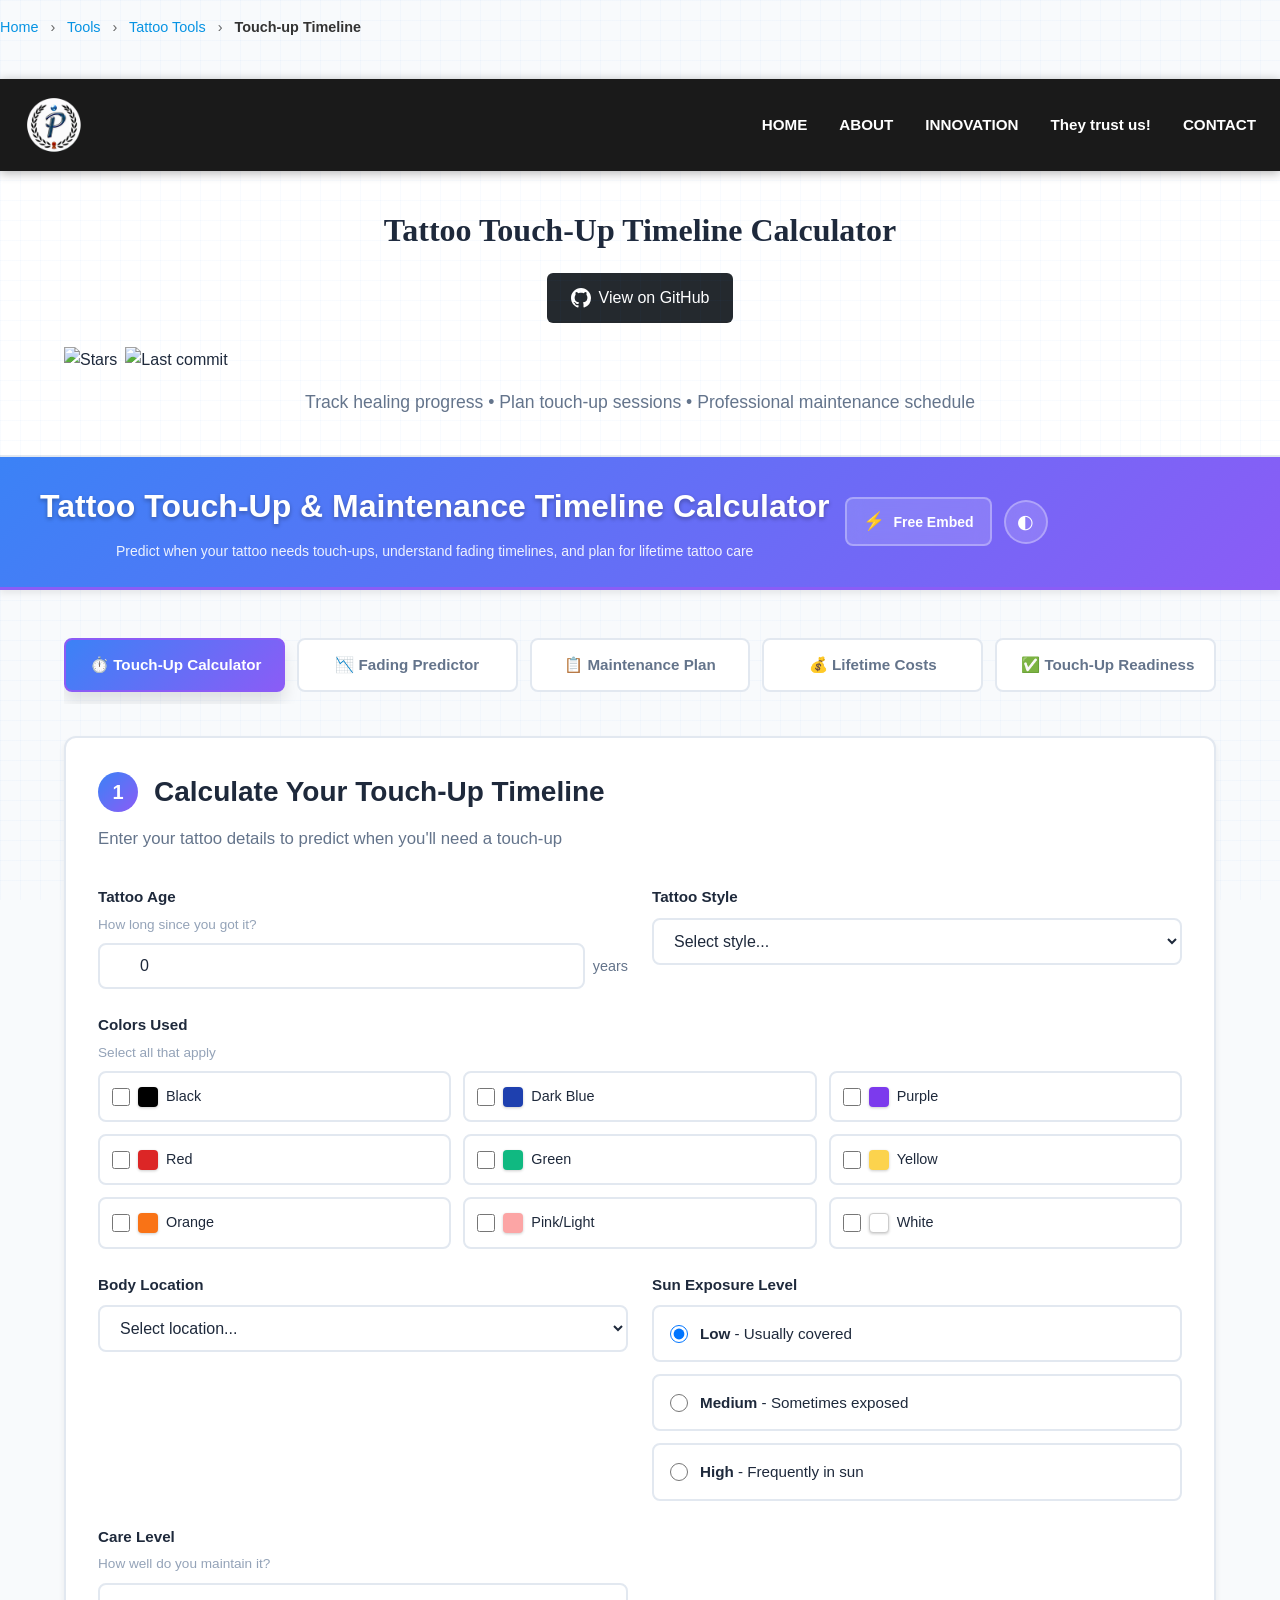
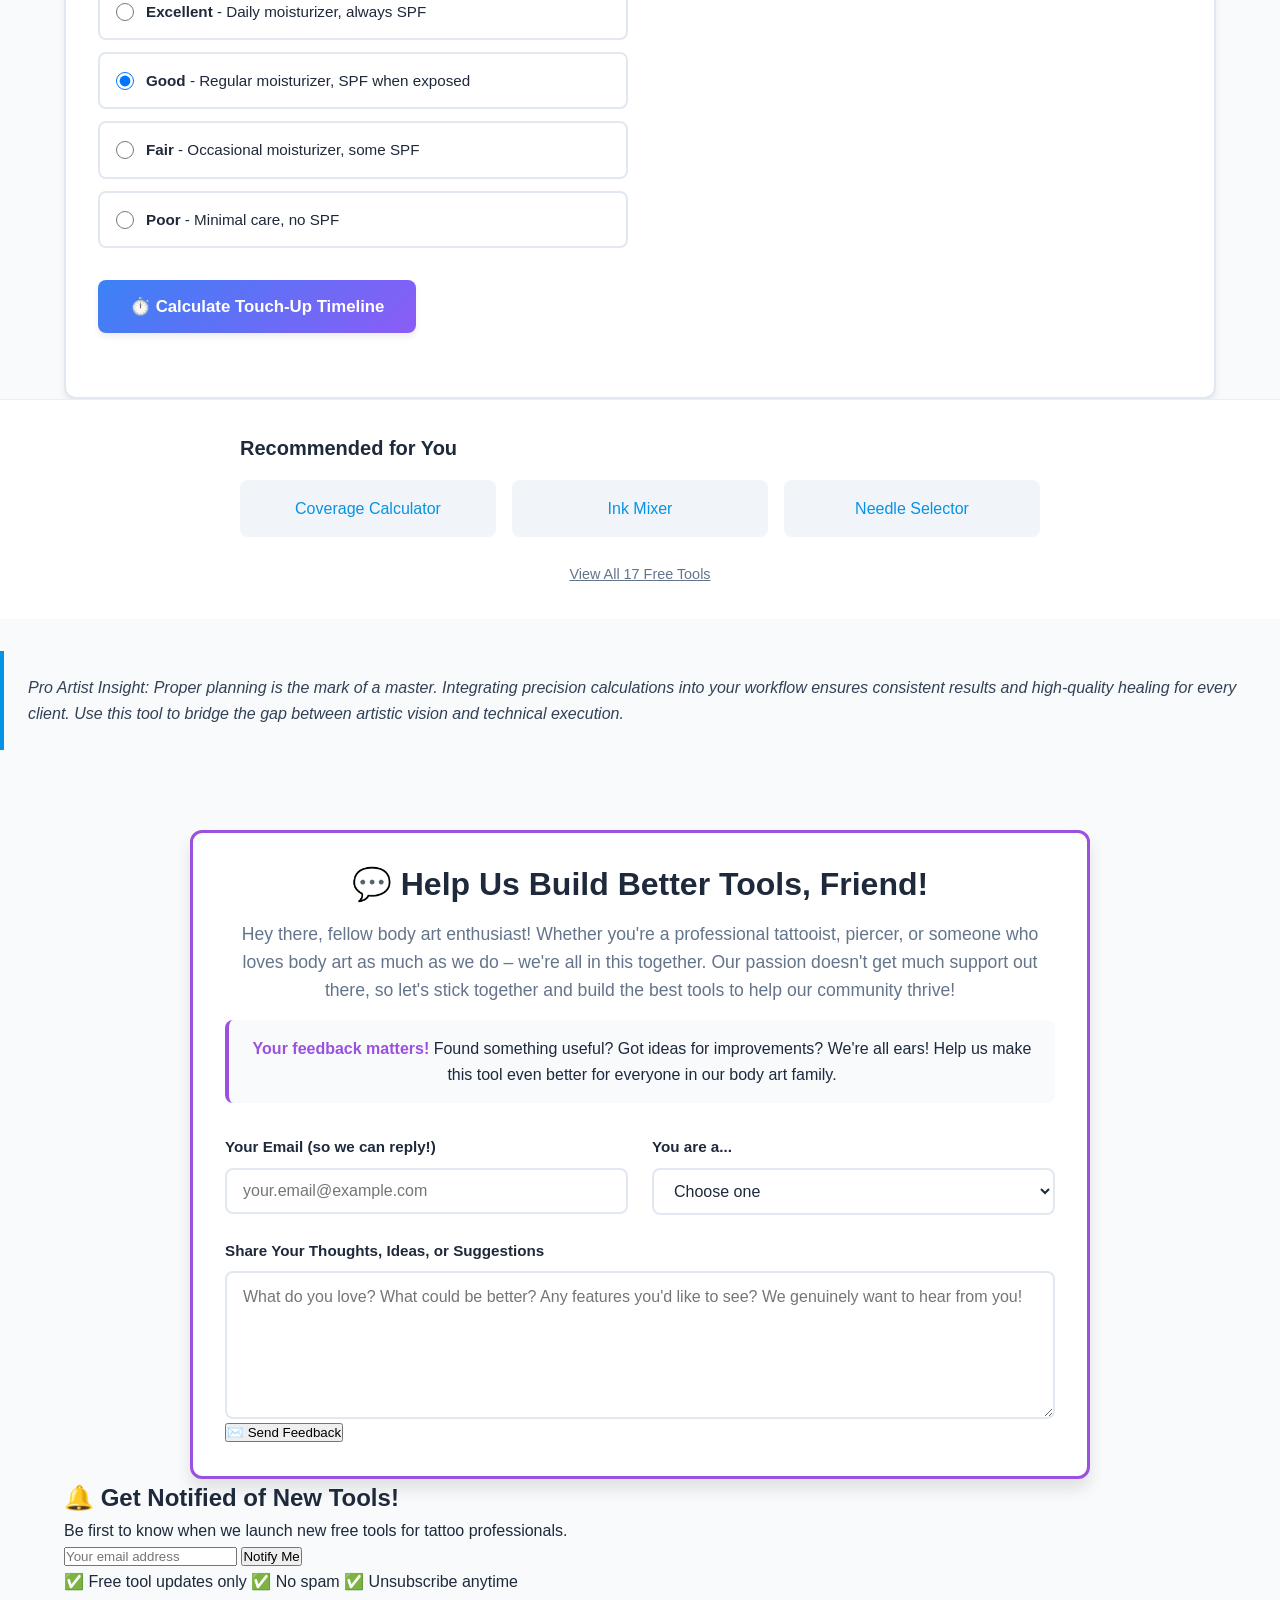
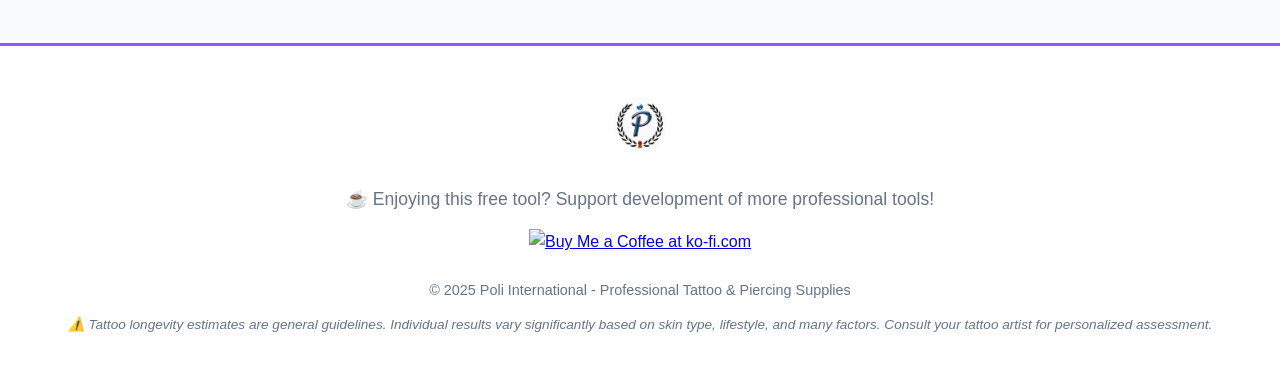
==== index.html @ ec0fe7ff "Initial commit: Tattoo Touch-Up & Maintenance Timeline Guide v1.0" ====
<!DOCTYPE html>
<html lang="en">
<head>
    <meta charset="UTF-8">
    <meta name="viewport" content="width=device-width, initial-scale=1.0">

    <!-- Primary Meta Tags -->
    <title>Tattoo Touch-Up Timeline Calculator - When Do Tattoos Need Touch-Ups? | Free Tool</title>
    <meta name="title" content="Tattoo Touch-Up Timeline Calculator - When Do Tattoos Need Touch-Ups? | Free Tool">
    <meta name="description" content="FREE tattoo touch-up calculator predicts when tattoos fade and need touch-ups. Calculate longevity based on style, colors, placement, sun exposure. Plan maintenance & costs. Used by 10,000+ tattoo enthusiasts.">
    <meta name="keywords" content="tattoo touch up calculator, when do tattoos need touch ups, tattoo fading timeline, how long do tattoos last, tattoo maintenance calculator, tattoo longevity predictor, color tattoo fading, tattoo care guide, touch up frequency, tattoo aging, watercolor tattoo lifespan, black and grey tattoo durability, tattoo cost calculator, lifetime tattoo maintenance, tattoo sun damage, SPF for tattoos, tattoo touch up cost, when to get tattoo touched up, tattoo readiness checker, professional tattoo tools">
    <meta name="author" content="Poli International - Professional Tattoo & Piercing Supplies">
    <meta name="robots" content="index, follow, max-image-preview:large, max-snippet:-1, max-video-preview:-1">
    <meta name="language" content="English">
    <meta name="revisit-after" content="7 days">
    <link rel="canonical" href="https://poliinternational.com/standalone-tools/touch-up-timeline/">

    <!-- Open Graph / Facebook -->
    <meta property="og:type" content="website">
    <meta property="og:url" content="https://poliinternational.com/standalone-tools/touch-up-timeline/">
    <meta property="og:title" content="Free Tattoo Touch-Up Timeline Calculator - Predict When Your Tattoo Needs Touch-Ups">
    <meta property="og:description" content="Calculate when your tattoo will fade and need touch-ups. Professional tool analyzes style, colors, placement, sun exposure, and care. Get personalized maintenance plans and cost estimates. 100% free!">
    <meta property="og:image" content="https://poliinternational.com/standalone-tools/touch-up-timeline/images/Poli-International-Co.webp">
    <meta property="og:image:width" content="1200">
    <meta property="og:image:height" content="630">
    <meta property="og:site_name" content="Poli International">
    <meta property="og:locale" content="en_US">

    <!-- Twitter Card -->
    <meta name="twitter:card" content="summary_large_image">
    <meta name="twitter:url" content="https://poliinternational.com/standalone-tools/touch-up-timeline/">
    <meta name="twitter:title" content="Free Tattoo Touch-Up Timeline Calculator - Predict Tattoo Fading">
    <meta name="twitter:description" content="Calculate when your tattoo needs touch-ups. Analyzes style, colors, placement & care. Get maintenance plans & cost estimates. Free professional tool!">
    <meta name="twitter:image" content="https://poliinternational.com/standalone-tools/touch-up-timeline/images/Poli-International-Co.webp">

    <!-- Additional SEO Tags -->
    <meta name="theme-color" content="#3B82F6">
    <meta name="apple-mobile-web-app-capable" content="yes">
    <meta name="apple-mobile-web-app-status-bar-style" content="black-translucent">
    <meta name="format-detection" content="telephone=no">

    <!-- Schema.org Structured Data (JSON-LD) -->
    <script type='application/ld+json'>
{
  "@context": "https://schema.org",
  "@type": "WebApplication",
  "name": "Tattoo Touch-Up Timeline Guide",
  "url": "https://poliinternational.com/tools/touch-up-timeline/",
  "description": "Determine the best time for tattoo touch-ups and maintenance",
  "applicationCategory": "UtilityApplication",
  "operatingSystem": "Any",
  "browserRequirements": "Requires JavaScript. Requires HTML5.",
  "offers": {
    "@type": "Offer",
    "price": "0",
    "priceCurrency": "USD"
  },
  "codeRepository": "https://github.com/poli-international/touch-up-timeline",
  "author": {
    "@type": "Organization",
    "name": "Poli International",
    "url": "https://poliinternational.com",
    "sameAs": [
      "https://github.com/poli-international"
    ]
  },
  "creator": {
    "@type": "Organization",
    "name": "Poli International",
    "url": "https://poliinternational.com"
  },
  "maintainer": {
    "@type": "Organization",
    "name": "Poli International",
    "url": "https://poliinternational.com"
  },
  "dateModified": "2026-02-07",
  "license": "https://opensource.org/licenses/MIT",
  "isAccessibleForFree": true
}
</script>


    <!-- Breadcrumb Structured Data -->
    <script type="application/ld+json">
    {
      "@context": "https://schema.org",
      "@type": "BreadcrumbList",
      "itemListElement": [
        {
          "@type": "ListItem",
          "position": 1,
          "name": "Home",
          "item": "https://poliinternational.com"
        },
        {
          "@type": "ListItem",
          "position": 2,
          "name": "Professional Tools",
          "item": "https://poliinternational.com/standalone-tools/"
        },
        {
          "@type": "ListItem",
          "position": 3,
          "name": "Tattoo Touch-Up Timeline Calculator",
          "item": "https://poliinternational.com/standalone-tools/touch-up-timeline/"
        }
      ]
    }
    </script>

    <!-- FAQ Structured Data -->
    <script type="application/ld+json">
    {
      "@context": "https://schema.org",
      "@type": "FAQPage",
      "mainEntity": [
        {
          "@type": "Question",
          "name": "How long do tattoos last before needing a touch-up?",
          "acceptedAnswer": {
            "@type": "Answer",
            "text": "Tattoo longevity varies from 4-12 years depending on style, colors, placement, sun exposure, and care. Tribal/blackwork tattoos last longest (10-12 years), while watercolor and fine line tattoos may need touch-ups every 4-5 years. Excellent care can extend tattoo life by 30-50%."
          }
        },
        {
          "@type": "Question",
          "name": "Which tattoo colors fade fastest?",
          "acceptedAnswer": {
            "@type": "Answer",
            "text": "White, yellow, and light pink fade fastest (2-3 years). Orange and purple fade moderately (4-5 years). Red and green last 6-7 years. Dark blue lasts 8 years. Black is most durable, lasting 10+ years. Always use SPF 50+ to protect colored tattoos."
          }
        },
        {
          "@type": "Question",
          "name": "How much does a tattoo touch-up cost?",
          "acceptedAnswer": {
            "@type": "Answer",
            "text": "Touch-ups typically cost 40-60% of the original tattoo price. For a $500 tattoo, expect touch-ups around $200-300. Over 30 years with touch-ups every 8 years, total maintenance costs approximately $1,000-1,500. Good care reduces touch-up frequency and saves money."
          }
        },
        {
          "@type": "Question",
          "name": "Does sun exposure make tattoos fade faster?",
          "acceptedAnswer": {
            "@type": "Answer",
            "text": "Yes. Sun exposure is the #1 cause of tattoo fading, accelerating fading by 40-60%. UV rays break down ink pigments. Always apply SPF 50+ sunscreen to tattoos when exposed to sun. High sun exposure without SPF can reduce tattoo life by 3-5 years."
          }
        },
        {
          "@type": "Question",
          "name": "When should I get my tattoo touched up?",
          "acceptedAnswer": {
            "@type": "Answer",
            "text": "Get a touch-up when you notice significant color fading, line blurring, or detail loss. Most tattoos benefit from touch-ups every 5-10 years. Schedule consultation 6-12 months before severe fading occurs. Our calculator provides personalized timing based on your specific tattoo."
          }
        }
      ]
    }
    </script>

    <link rel="stylesheet" href="css/style.css">
<style>
/* Breadcrumb Styles */
.breadcrumb-nav {
    padding: 1rem 0;
    margin-bottom: 1.5rem;
    font-size: 0.9rem;
}

.breadcrumb-nav a {
    color: #0693e3;
    text-decoration: none;
    transition: color 0.3s;
}

.breadcrumb-nav a:hover {
    color: #0575be;
    text-decoration: underline;
}

.breadcrumb-nav span {
    color: #666;
    margin: 0 0.5rem;
}

.breadcrumb-nav strong {
    color: #333;
}

/* Dark mode breadcrumb */
body.dark-mode .breadcrumb-nav span {
    color: #999;
}

body.dark-mode .breadcrumb-nav a {
    color: #60a5fa;
}

body.dark-mode .breadcrumb-nav strong {
    color: #e0e0e0;
}
</style>
</head>
<body>
<nav class="breadcrumb-nav" aria-label="Breadcrumb">
    <a href="https://poliinternational.com/">Home</a>
    <span>›</span>
    <a href="https://poliinternational.com/tools/">Tools</a>
    <span>›</span>
    <a href="https://poliinternational.com/tools/#tattoo-tools">Tattoo Tools</a>
    <span>›</span>
    <strong>Touch-up Timeline</strong>
</nav>

    <!-- Top Navigation Header (matching homepage style) -->
    <header class="site-header">
        <div class="site-header__container">
            <a href="https://poliinternational.com/" class="site-header__logo-link">
                <img src="images/Poli-International-Co.webp" alt="Poli International" class="site-header__logo">
            </a>
            <nav class="site-nav">
                <a href="https://poliinternational.com/" class="site-nav__link">HOME</a>
                <a href="https://poliinternational.com/who-we-are/" class="site-nav__link">ABOUT</a>
                <a href="https://poliinternational.com/our-creation/" class="site-nav__link">INNOVATION</a>
                <a href="https://poliinternational.com/they-trust-us/" class="site-nav__link">They trust us!</a>
                <a href="https://poliinternational.com/contact-us/" class="site-nav__link">CONTACT</a>
            </nav>
            </nav>
        </div>
    </header>

    <!-- Tool Title Section -->
    <section class="tool-title-section">
        <div class="container">
            <h1 class="tool-title">Tattoo Touch-Up Timeline Calculator</h1>
<!-- GitHub CTA -->
<div class='github-cta' style='margin: 1.5rem 0;'>
  <a href='https://github.com/poli-international/touch-up-timeline' 
     target='_blank' rel='noopener noreferrer' class='btn-github' 
     style='display: inline-flex; align-items: center; gap: 0.5rem; padding: 0.75rem 1.5rem; background: #24292e; color: #ffffff; border-radius: 6px; text-decoration: none; font-weight: 500;'>
    <svg width='20' height='20' viewBox='0 0 16 16' fill='currentColor'>
      <path d='M8 0C3.58 0 0 3.58 0 8c0 3.54 2.29 6.53 5.47 7.59.4.07.55-.17.55-.38 0-.19-.01-.82-.01-1.49-2.01.37-2.53-.49-2.69-.94-.09-.23-.48-.94-.82-1.13-.28-.15-.68-.52-.01-.53.63-.01 1.08.58 1.23.82.72 1.21 1.87.87 2.33.66.07-.52.28-.87.51-1.07-1.78-.2-3.64-.89-3.64-3.95 0-.87.31-1.59.82-2.15-.08-.2-.36-1.02.08-2.12 0 0 .67-.21 2.2.82.64-.18 1.32-.27 2-.27.68 0 1.36.09 2 .27 1.53-1.04 2.2-.82 2.2-.82.44 1.1.16 1.92.08 2.12.51.56.82 1.27.82 2.15 0 3.07-1.87 3.75-3.65 3.95.29.25.54.73.54 1.48 0 1.07-.01 1.93-.01 2.2 0 .21.15.46.55.38A8.013 8.013 0 0016 8c0-4.42-3.58-8-8-8z'/>
    </svg>
    <span>View on GitHub</span>
  </a>
</div>
<!-- GitHub Stats -->
<div class='github-stats' style='display: flex; gap: 0.5rem; flex-wrap: wrap; margin: 1rem 0;'>
  <img src='https://img.shields.io/github/stars/poli-international/touch-up-timeline?style=social' alt='Stars' loading='lazy'>
  <img src='https://img.shields.io/github/last-commit/poli-international/touch-up-timeline' alt='Last commit' loading='lazy'>
</div>

            <p class="tool-subtitle">Track healing progress • Plan touch-up sessions • Professional maintenance schedule</p>
        </div>
    </section>


    <div class="touch-up-timeline">

        <!-- STANDARD HEADER (SKILL.md compliant) -->
        <header class="touch-up-timeline__header">
            <div class="touch-up-timeline__header-content">
                
                <div class="touch-up-timeline__title-group">
                    <h2 class="touch-up-timeline__header-title">Tattoo Touch-Up & Maintenance Timeline Calculator</h2>
                    <p class="touch-up-timeline__header-subtitle">
                        Predict when your tattoo needs touch-ups, understand fading timelines, and plan for lifetime tattoo care
                    </p>
                </div>
                <div class="touch-up-timeline__header-buttons">
                    <button id="embedBtn" class="touch-up-timeline__embed-button">
                        <span class="embed-icon">⚡</span>
                        <span class="embed-text">Free Embed</span>
                    </button>
                    <button id="darkModeToggle" class="touch-up-timeline__dark-mode-toggle">
                        <span class="dark-mode-icon">◐</span>
                    </button>
                </div>
            </div>
        </header>

        <!-- MAIN TOOL -->
        <main class="touch-up-timeline__main">
            <div class="touch-up-timeline__container">

                <!-- QUICK START TABS -->
                <section class="touch-up-timeline__tabs">
                    <button class="touch-up-timeline__tab touch-up-timeline__tab--active" data-tab="calculator">
                        ⏱️ Touch-Up Calculator
                    </button>
                    <button class="touch-up-timeline__tab" data-tab="fading">
                        📉 Fading Predictor
                    </button>
                    <button class="touch-up-timeline__tab" data-tab="maintenance">
                        📋 Maintenance Plan
                    </button>
                    <button class="touch-up-timeline__tab" data-tab="cost">
                        💰 Lifetime Costs
                    </button>
                    <button class="touch-up-timeline__tab" data-tab="readiness">
                        ✅ Touch-Up Readiness
                    </button>
                </section>

                <!-- TAB 1: TOUCH-UP TIMELINE CALCULATOR -->
                <div id="tab-calculator" class="touch-up-timeline__tab-content touch-up-timeline__tab-content--active">
                    <section class="touch-up-timeline__section">
                        <h2 class="touch-up-timeline__section-title">
                            <span class="touch-up-timeline__step-number">1</span>
                            Calculate Your Touch-Up Timeline
                        </h2>
                        <p class="touch-up-timeline__section-subtitle">
                            Enter your tattoo details to predict when you'll need a touch-up
                        </p>

                        <form id="touchUpForm" class="touch-up-timeline__form">
                            <div class="touch-up-timeline__form-grid">
                                <!-- Tattoo Age -->
                                <div class="touch-up-timeline__form-group">
                                    <label class="touch-up-timeline__label">
                                        <span class="touch-up-timeline__label-text">Tattoo Age</span>
                                        <span class="touch-up-timeline__label-help">How long since you got it?</span>
                                    </label>
                                    <div class="touch-up-timeline__input-with-unit">
                                        <input type="number" id="tattooAge" class="touch-up-timeline__input" step="0.5" min="0" max="50" value="0" required>
                                        <span class="touch-up-timeline__unit">years</span>
                                    </div>
                                </div>

                                <!-- Tattoo Style -->
                                <div class="touch-up-timeline__form-group">
                                    <label class="touch-up-timeline__label">
                                        <span class="touch-up-timeline__label-text">Tattoo Style</span>
                                    </label>
                                    <select id="tattooStyle" class="touch-up-timeline__select" required>
                                        <option value="">Select style...</option>
                                        <option value="black_and_grey">Black & Grey</option>
                                        <option value="traditional_color">Traditional / American Traditional</option>
                                        <option value="color_realism">Color Realism</option>
                                        <option value="black_realism">Black & Grey Realism</option>
                                        <option value="watercolor">Watercolor</option>
                                        <option value="fine_line">Fine Line / Single Needle</option>
                                        <option value="tribal_blackwork">Tribal / Solid Blackwork</option>
                                        <option value="script_text">Script / Lettering</option>
                                    </select>
                                </div>

                                <!-- Colors Used -->
                                <div class="touch-up-timeline__form-group touch-up-timeline__form-group--full">
                                    <label class="touch-up-timeline__label">
                                        <span class="touch-up-timeline__label-text">Colors Used</span>
                                        <span class="touch-up-timeline__label-help">Select all that apply</span>
                                    </label>
                                    <div class="touch-up-timeline__checkbox-grid">
                                        <label class="touch-up-timeline__checkbox">
                                            <input type="checkbox" name="colors" value="black">
                                            <span class="touch-up-timeline__checkbox-label">
                                                <span class="touch-up-timeline__color-swatch" style="background: #000;"></span>
                                                Black
                                            </span>
                                        </label>
                                        <label class="touch-up-timeline__checkbox">
                                            <input type="checkbox" name="colors" value="dark_blue">
                                            <span class="touch-up-timeline__checkbox-label">
                                                <span class="touch-up-timeline__color-swatch" style="background: #1E40AF;"></span>
                                                Dark Blue
                                            </span>
                                        </label>
                                        <label class="touch-up-timeline__checkbox">
                                            <input type="checkbox" name="colors" value="purple">
                                            <span class="touch-up-timeline__checkbox-label">
                                                <span class="touch-up-timeline__color-swatch" style="background: #7C3AED;"></span>
                                                Purple
                                            </span>
                                        </label>
                                        <label class="touch-up-timeline__checkbox">
                                            <input type="checkbox" name="colors" value="red">
                                            <span class="touch-up-timeline__checkbox-label">
                                                <span class="touch-up-timeline__color-swatch" style="background: #DC2626;"></span>
                                                Red
                                            </span>
                                        </label>
                                        <label class="touch-up-timeline__checkbox">
                                            <input type="checkbox" name="colors" value="green">
                                            <span class="touch-up-timeline__checkbox-label">
                                                <span class="touch-up-timeline__color-swatch" style="background: #10B981;"></span>
                                                Green
                                            </span>
                                        </label>
                                        <label class="touch-up-timeline__checkbox">
                                            <input type="checkbox" name="colors" value="yellow">
                                            <span class="touch-up-timeline__checkbox-label">
                                                <span class="touch-up-timeline__color-swatch" style="background: #FCD34D;"></span>
                                                Yellow
                                            </span>
                                        </label>
                                        <label class="touch-up-timeline__checkbox">
                                            <input type="checkbox" name="colors" value="orange">
                                            <span class="touch-up-timeline__checkbox-label">
                                                <span class="touch-up-timeline__color-swatch" style="background: #F97316;"></span>
                                                Orange
                                            </span>
                                        </label>
                                        <label class="touch-up-timeline__checkbox">
                                            <input type="checkbox" name="colors" value="pink_light_colors">
                                            <span class="touch-up-timeline__checkbox-label">
                                                <span class="touch-up-timeline__color-swatch" style="background: #FCA5A5;"></span>
                                                Pink/Light
                                            </span>
                                        </label>
                                        <label class="touch-up-timeline__checkbox">
                                            <input type="checkbox" name="colors" value="white">
                                            <span class="touch-up-timeline__checkbox-label">
                                                <span class="touch-up-timeline__color-swatch" style="background: #FFF; border: 1px solid #ccc;"></span>
                                                White
                                            </span>
                                        </label>
                                    </div>
                                </div>

                                <!-- Body Location -->
                                <div class="touch-up-timeline__form-group">
                                    <label class="touch-up-timeline__label">
                                        <span class="touch-up-timeline__label-text">Body Location</span>
                                    </label>
                                    <select id="bodyLocation" class="touch-up-timeline__select" required>
                                        <option value="">Select location...</option>
                                        <option value="covered_areas">Covered Areas (Torso, Upper Arms, Thighs)</option>
                                        <option value="occasionally_exposed">Occasionally Exposed (Forearms, Lower Legs)</option>
                                        <option value="frequently_exposed">Frequently Exposed (Hands, Face, Neck)</option>
                                        <option value="high_friction">High Friction (Feet, Hands, Fingers)</option>
                                    </select>
                                </div>

                                <!-- Sun Exposure -->
                                <div class="touch-up-timeline__form-group">
                                    <label class="touch-up-timeline__label">
                                        <span class="touch-up-timeline__label-text">Sun Exposure Level</span>
                                    </label>
                                    <div class="touch-up-timeline__radio-group">
                                        <label class="touch-up-timeline__radio">
                                            <input type="radio" name="sunExposure" value="low" checked>
                                            <span class="touch-up-timeline__radio-label">
                                                <strong>Low</strong> - Usually covered
                                            </span>
                                        </label>
                                        <label class="touch-up-timeline__radio">
                                            <input type="radio" name="sunExposure" value="medium">
                                            <span class="touch-up-timeline__radio-label">
                                                <strong>Medium</strong> - Sometimes exposed
                                            </span>
                                        </label>
                                        <label class="touch-up-timeline__radio">
                                            <input type="radio" name="sunExposure" value="high">
                                            <span class="touch-up-timeline__radio-label">
                                                <strong>High</strong> - Frequently in sun
                                            </span>
                                        </label>
                                    </div>
                                </div>

                                <!-- Care Level -->
                                <div class="touch-up-timeline__form-group">
                                    <label class="touch-up-timeline__label">
                                        <span class="touch-up-timeline__label-text">Care Level</span>
                                        <span class="touch-up-timeline__label-help">How well do you maintain it?</span>
                                    </label>
                                    <div class="touch-up-timeline__radio-group">
                                        <label class="touch-up-timeline__radio">
                                            <input type="radio" name="careLevel" value="excellent">
                                            <span class="touch-up-timeline__radio-label">
                                                <strong>Excellent</strong> - Daily moisturizer, always SPF
                                            </span>
                                        </label>
                                        <label class="touch-up-timeline__radio">
                                            <input type="radio" name="careLevel" value="good" checked>
                                            <span class="touch-up-timeline__radio-label">
                                                <strong>Good</strong> - Regular moisturizer, SPF when exposed
                                            </span>
                                        </label>
                                        <label class="touch-up-timeline__radio">
                                            <input type="radio" name="careLevel" value="fair">
                                            <span class="touch-up-timeline__radio-label">
                                                <strong>Fair</strong> - Occasional moisturizer, some SPF
                                            </span>
                                        </label>
                                        <label class="touch-up-timeline__radio">
                                            <input type="radio" name="careLevel" value="poor">
                                            <span class="touch-up-timeline__radio-label">
                                                <strong>Poor</strong> - Minimal care, no SPF
                                            </span>
                                        </label>
                                    </div>
                                </div>
                            </div>

                            <button type="submit" class="touch-up-timeline__btn touch-up-timeline__btn--primary">
                                ⏱️ Calculate Touch-Up Timeline
                            </button>
                        </form>

                        <!-- Results Section -->
                        <div id="touchUpResults" class="touch-up-timeline__results" style="display: none;">
                            <h3 class="touch-up-timeline__results-title">Your Touch-Up Timeline</h3>

                            <!-- Urgency Indicator -->
                            <div id="urgencyIndicator" class="touch-up-timeline__urgency-card">
                                <div class="touch-up-timeline__urgency-icon">⏰</div>
                                <div class="touch-up-timeline__urgency-content">
                                    <h4 id="urgencyLevel" class="touch-up-timeline__urgency-level"></h4>
                                    <p id="urgencyMessage" class="touch-up-timeline__urgency-message"></p>
                                </div>
                            </div>

                            <!-- Timeline Stats -->
                            <div class="touch-up-timeline__results-grid">
                                <div class="touch-up-timeline__result-card">
                                    <div class="touch-up-timeline__result-icon">📅</div>
                                    <div class="touch-up-timeline__result-label">Current Age</div>
                                    
                                </div>
                                <div class="touch-up-timeline__result-card touch-up-timeline__result-card--highlight">
                                    <div class="touch-up-timeline__result-icon">⏱️</div>
                                    <div class="touch-up-timeline__result-label">Touch-Up Recommended In</div>
                                    
                                </div>
                                <div class="touch-up-timeline__result-card">
                                    <div class="touch-up-timeline__result-icon">📊</div>
                                    <div class="touch-up-timeline__result-label">Fading Progress</div>
                                    
                                </div>
                            </div>

                            <!-- Fading Order -->
                            <div class="touch-up-timeline__fading-order">
                                <h4 class="touch-up-timeline__subsection-title">What Fades First</h4>
                                
                            </div>

                            <!-- Recommendations -->
                            <div class="touch-up-timeline__recommendations">
                                <h4 class="touch-up-timeline__subsection-title">Recommendations</h4>
                                
                            </div>
                        </div>
                    </section>
                </div>

                <!-- TAB 2: FADING PREDICTOR -->
                <div id="tab-fading" class="touch-up-timeline__tab-content">
                    <section class="touch-up-timeline__section">
                        <h2 class="touch-up-timeline__section-title">
                            <span class="touch-up-timeline__step-number">2</span>
                            Fading Prediction Timeline
                        </h2>
                        <p class="touch-up-timeline__section-subtitle">
                            See how your tattoo will age over the next 10-15 years
                        </p>

                        <div class="touch-up-timeline__info-card">
                            <p>📊 Complete the Touch-Up Calculator first to see your personalized fading timeline.</p>
                        </div>

                        <div id="fadingPrediction" class="touch-up-timeline__prediction" style="display: none;">
                            <div class="touch-up-timeline__timeline">
                                <h4 class="touch-up-timeline__subsection-title">Your Tattoo Over Time</h4>
                                
                            </div>

                            <div class="touch-up-timeline__comparison">
                                <h4 class="touch-up-timeline__subsection-title">With Care vs. Without Care</h4>
                                
                            </div>
                        </div>
                    </section>
                </div>

                <!-- TAB 3: MAINTENANCE PLANNER -->
                <div id="tab-maintenance" class="touch-up-timeline__tab-content">
                    <section class="touch-up-timeline__section">
                        <h2 class="touch-up-timeline__section-title">
                            <span class="touch-up-timeline__step-number">3</span>
                            Tattoo Maintenance Schedule
                        </h2>
                        <p class="touch-up-timeline__section-subtitle">
                            Your personalized care routine to maximize tattoo longevity
                        </p>

                        <div class="touch-up-timeline__maintenance-schedule">
                            <!-- Daily Care -->
                            <div class="touch-up-timeline__maintenance-card">
                                <div class="touch-up-timeline__maintenance-header">
                                    <span class="touch-up-timeline__maintenance-icon">☀️</span>
                                    <h3 class="touch-up-timeline__maintenance-title">Daily Care</h3>
                                </div>
                                <ul class="touch-up-timeline__maintenance-list">
                                    <li>Moisturize with fragrance-free lotion (morning & night)</li>
                                    <li>Apply SPF 50+ sunscreen when exposed to sun</li>
                                    <li>Keep tattoo clean with gentle soap</li>
                                    <li>Stay hydrated (helps skin health)</li>
                                </ul>
                            </div>

                            <!-- Weekly Care -->
                            <div class="touch-up-timeline__maintenance-card">
                                <div class="touch-up-timeline__maintenance-header">
                                    <span class="touch-up-timeline__maintenance-icon">📆</span>
                                    <h3 class="touch-up-timeline__maintenance-title">Weekly Care</h3>
                                </div>
                                <ul class="touch-up-timeline__maintenance-list">
                                    <li>Deep moisturizing treatment</li>
                                    <li>Inspect for changes or fading</li>
                                    <li>Check for skin irritation</li>
                                    <li>Exfoliate gently around (not on) tattoo</li>
                                </ul>
                            </div>

                            <!-- Monthly Care -->
                            <div class="touch-up-timeline__maintenance-card">
                                <div class="touch-up-timeline__maintenance-header">
                                    <span class="touch-up-timeline__maintenance-icon">📅</span>
                                    <h3 class="touch-up-timeline__maintenance-title">Monthly Care</h3>
                                </div>
                                <ul class="touch-up-timeline__maintenance-list">
                                    <li>Take photo to track changes over time</li>
                                    <li>Detailed inspection for fading</li>
                                    <li>Assess if moisturizing routine is working</li>
                                    <li>Check for any line spreading or blurring</li>
                                </ul>
                            </div>

                            <!-- Annual Care -->
                            <div class="touch-up-timeline__maintenance-card">
                                <div class="touch-up-timeline__maintenance-header">
                                    <span class="touch-up-timeline__maintenance-icon">🗓️</span>
                                    <h3 class="touch-up-timeline__maintenance-title">Annual Care</h3>
                                </div>
                                <ul class="touch-up-timeline__maintenance-list">
                                    <li>Professional assessment by tattoo artist</li>
                                    <li>Evaluate if touch-up needed</li>
                                    <li>Compare to previous years' photos</li>
                                    <li>Plan and budget for touch-ups if needed</li>
                                </ul>
                            </div>
                        </div>

                        <!-- Sun Protection Calculator -->
                        <div class="touch-up-timeline__sun-damage">
                            <h4 class="touch-up-timeline__subsection-title">Sun Protection Impact Calculator</h4>

                            <form id="sunDamageForm" class="touch-up-timeline__mini-form">
                                <div class="touch-up-timeline__form-row">
                                    <div class="touch-up-timeline__form-group">
                                        <label class="touch-up-timeline__label">Sun Hours Per Week</label>
                                        <input type="number" id="sunHours" class="touch-up-timeline__input" min="0" max="100" value="5" step="1">
                                    </div>
                                    <div class="touch-up-timeline__form-group">
                                        <label class="touch-up-timeline__label">SPF Usage</label>
                                        <select id="spfUsage" class="touch-up-timeline__select">
                                            <option value="never">Never use SPF</option>
                                            <option value="sometimes">Sometimes use SPF</option>
                                            <option value="always">Always use SPF 50+</option>
                                        </select>
                                    </div>
                                    <button type="button" id="calculateSun" class="touch-up-timeline__btn touch-up-timeline__btn--secondary">
                                        ☀️ Calculate Impact
                                    </button>
                                </div>
                            </form>

                            <div id="sunDamageResults" class="touch-up-timeline__sun-results" style="display: none;">
                                <div class="touch-up-timeline__sun-stats">
                                    <div class="touch-up-timeline__sun-stat">
                                        <div class="touch-up-timeline__sun-stat-label">Fading Acceleration</div>
                                        
                                    </div>
                                    <div class="touch-up-timeline__sun-stat">
                                        <div class="touch-up-timeline__sun-stat-label">Years of Life Lost</div>
                                        
                                    </div>
                                </div>
                                
                            </div>
                        </div>
                    </section>
                </div>

                <!-- TAB 4: LIFETIME COST PLANNER -->
                <div id="tab-cost" class="touch-up-timeline__tab-content">
                    <section class="touch-up-timeline__section">
                        <h2 class="touch-up-timeline__section-title">
                            <span class="touch-up-timeline__step-number">4</span>
                            Lifetime Cost Calculator
                        </h2>
                        <p class="touch-up-timeline__section-subtitle">
                            Budget for touch-ups over your tattoo's lifetime
                        </p>

                        <form id="costForm" class="touch-up-timeline__form">
                            <div class="touch-up-timeline__form-grid">
                                <div class="touch-up-timeline__form-group">
                                    <label class="touch-up-timeline__label">Initial Tattoo Cost</label>
                                    <div class="touch-up-timeline__input-with-unit">
                                        <span class="touch-up-timeline__unit-prefix">$</span>
                                        <input type="number" id="initialCost" class="touch-up-timeline__input" min="0" step="50" value="500" required>
                                    </div>
                                </div>
                                <div class="touch-up-timeline__form-group">
                                    <label class="touch-up-timeline__label">Expected Touch-Up Frequency</label>
                                    <div class="touch-up-timeline__input-with-unit">
                                        <input type="number" id="touchUpFrequency" class="touch-up-timeline__input" min="1" max="20" step="1" value="8">
                                        <span class="touch-up-timeline__unit">years</span>
                                    </div>
                                </div>
                            </div>

                            <button type="submit" class="touch-up-timeline__btn touch-up-timeline__btn--primary">
                                💰 Calculate Lifetime Costs
                            </button>
                        </form>

                        <div id="costResults" class="touch-up-timeline__results" style="display: none;">
                            <h3 class="touch-up-timeline__results-title">30-Year Cost Projection</h3>

                            <div class="touch-up-timeline__cost-summary">
                                <div class="touch-up-timeline__cost-card touch-up-timeline__cost-card--total">
                                    <div class="touch-up-timeline__cost-label">Total Lifetime Investment</div>
                                    
                                    <div class="touch-up-timeline__cost-breakdown">
                                        <span id="initialCostDisplay"></span> initial + <span id="touchUpCostDisplay"></span> touch-ups
                                    </div>
                                </div>

                                <div class="touch-up-timeline__cost-grid">
                                    <div class="touch-up-timeline__cost-stat">
                                        <div class="touch-up-timeline__cost-stat-label">Annual Cost</div>
                                        
                                    </div>
                                    <div class="touch-up-timeline__cost-stat">
                                        <div class="touch-up-timeline__cost-stat-label">Number of Touch-Ups</div>
                                        
                                    </div>
                                    <div class="touch-up-timeline__cost-stat">
                                        <div class="touch-up-timeline__cost-stat-label">Cost Per Touch-Up</div>
                                        
                                    </div>
                                </div>
                            </div>

                            <div class="touch-up-timeline__cost-comparison">
                                <h4 class="touch-up-timeline__subsection-title">Good Care vs. Poor Care</h4>
                                <div class="touch-up-timeline__comparison-cards">
                                    <div class="touch-up-timeline__comparison-card touch-up-timeline__comparison-card--good">
                                        <h5>With Excellent Care</h5>
                                        
                                        
                                        
                                    </div>
                                    <div class="touch-up-timeline__comparison-card touch-up-timeline__comparison-card--poor">
                                        <h5>With Poor Care</h5>
                                        
                                        
                                        
                                    </div>
                                </div>
                            </div>

                            <div class="touch-up-timeline__budget-tip">
                                <h4 class="touch-up-timeline__subsection-title">💡 Budget Planning Tip</h4>
                                <p id="budgetRecommendation"></p>
                            </div>
                        </div>
                    </section>
                </div>

                <!-- TAB 5: TOUCH-UP READINESS CHECKER -->
                <div id="tab-readiness" class="touch-up-timeline__tab-content">
                    <section class="touch-up-timeline__section">
                        <h2 class="touch-up-timeline__section-title">
                            <span class="touch-up-timeline__step-number">5</span>
                            Is Your Tattoo Ready for Touch-Up?
                        </h2>
                        <p class="touch-up-timeline__section-subtitle">
                            Assess your tattoo's current condition
                        </p>

                        <form id="readinessForm" class="touch-up-timeline__form">
                            <div class="touch-up-timeline__readiness-questions">
                                <!-- Fading Level -->
                                <div class="touch-up-timeline__question">
                                    <label class="touch-up-timeline__question-label">Fading Level</label>
                                    <div class="touch-up-timeline__radio-group">
                                        <label class="touch-up-timeline__radio">
                                            <input type="radio" name="fadingLevel" value="slight" checked>
                                            <span class="touch-up-timeline__radio-label">Slight - Barely noticeable</span>
                                        </label>
                                        <label class="touch-up-timeline__radio">
                                            <input type="radio" name="fadingLevel" value="moderate">
                                            <span class="touch-up-timeline__radio-label">Moderate - Noticeable fading</span>
                                        </label>
                                        <label class="touch-up-timeline__radio">
                                            <input type="radio" name="fadingLevel" value="significant">
                                            <span class="touch-up-timeline__radio-label">Significant - Very faded</span>
                                        </label>
                                    </div>
                                </div>

                                <!-- Color Loss -->
                                <div class="touch-up-timeline__question">
                                    <label class="touch-up-timeline__question-label">Which colors have faded most?</label>
                                    <div class="touch-up-timeline__checkbox-group">
                                        <label class="touch-up-timeline__checkbox">
                                            <input type="checkbox" name="fadedColors" value="light_colors">
                                            <span class="touch-up-timeline__checkbox-label">Light colors (yellow, pink, white)</span>
                                        </label>
                                        <label class="touch-up-timeline__checkbox">
                                            <input type="checkbox" name="fadedColors" value="reds_oranges">
                                            <span class="touch-up-timeline__checkbox-label">Reds & oranges</span>
                                        </label>
                                        <label class="touch-up-timeline__checkbox">
                                            <input type="checkbox" name="fadedColors" value="greens_purples">
                                            <span class="touch-up-timeline__checkbox-label">Greens & purples</span>
                                        </label>
                                        <label class="touch-up-timeline__checkbox">
                                            <input type="checkbox" name="fadedColors" value="blues">
                                            <span class="touch-up-timeline__checkbox-label">Blues</span>
                                        </label>
                                        <label class="touch-up-timeline__checkbox">
                                            <input type="checkbox" name="fadedColors" value="blacks">
                                            <span class="touch-up-timeline__checkbox-label">Blacks & greys</span>
                                        </label>
                                    </div>
                                </div>

                                <!-- Line Blurring -->
                                <div class="touch-up-timeline__question">
                                    <label class="touch-up-timeline__question-label">Line Blurring</label>
                                    <div class="touch-up-timeline__radio-group">
                                        <label class="touch-up-timeline__radio">
                                            <input type="radio" name="lineBlurring" value="no">
                                            <span class="touch-up-timeline__radio-label">No - Lines still sharp</span>
                                        </label>
                                        <label class="touch-up-timeline__radio">
                                            <input type="radio" name="lineBlurring" value="slight">
                                            <span class="touch-up-timeline__radio-label">Slight - Some softening</span>
                                        </label>
                                        <label class="touch-up-timeline__radio">
                                            <input type="radio" name="lineBlurring" value="significant">
                                            <span class="touch-up-timeline__radio-label">Significant - Lines blurry/spread</span>
                                        </label>
                                    </div>
                                </div>

                                <!-- Detail Loss -->
                                <div class="touch-up-timeline__question">
                                    <label class="touch-up-timeline__question-label">Fine Detail Loss</label>
                                    <div class="touch-up-timeline__radio-group">
                                        <label class="touch-up-timeline__radio">
                                            <input type="radio" name="detailLoss" value="no">
                                            <span class="touch-up-timeline__radio-label">No - Details intact</span>
                                        </label>
                                        <label class="touch-up-timeline__radio">
                                            <input type="radio" name="detailLoss" value="some">
                                            <span class="touch-up-timeline__radio-label">Some - Minor detail loss</span>
                                        </label>
                                        <label class="touch-up-timeline__radio">
                                            <input type="radio" name="detailLoss" value="major">
                                            <span class="touch-up-timeline__radio-label">Major - Details hard to see</span>
                                        </label>
                                    </div>
                                </div>
                            </div>

                            <button type="submit" class="touch-up-timeline__btn touch-up-timeline__btn--primary">
                                ✅ Check Readiness
                            </button>
                        </form>

                        <div id="readinessResults" class="touch-up-timeline__results" style="display: none;">
                            <h3 class="touch-up-timeline__results-title">Touch-Up Assessment</h3>

                            <div id="readinessStatus" class="touch-up-timeline__readiness-status">
                                <!-- Will be populated by JS -->
                            </div>

                            <div class="touch-up-timeline__readiness-details">
                                <h4 class="touch-up-timeline__subsection-title">What Needs Attention</h4>
                                <ul id="attentionList" class="touch-up-timeline__attention-list"></ul>
                            </div>

                            <div class="touch-up-timeline__readiness-action">
                                <h4 class="touch-up-timeline__subsection-title">Next Steps</h4>
                                <p id="nextSteps"></p>
                            </div>
                        </div>
                    </section>
                </div>

            </div>
        

<!-- Related Tools Section -->
<section class="related-tools-section" style="padding: 2rem 1rem; background: #fff; border-top: 1px solid #eee;">
    <div style="max-width: 800px; margin: 0 auto;">
        <h3 style="font-size: 1.25rem; margin-bottom: 1rem; color: #1e293b;">Recommended for You</h3>
        <div style="display: grid; grid-template-columns: repeat(auto-fit, minmax(200px, 1fr)); gap: 1rem;">
            <a href="https://poliinternational.com/coverage-calculator/" style="display: block; padding: 1rem; background: #f1f5f9; border-radius: 8px; text-decoration: none; color: #0693e3; font-weight: 500; text-align: center; transition: background 0.2s;">Coverage Calculator</a>
            <a href="https://poliinternational.com/ink-mixer/" style="display: block; padding: 1rem; background: #f1f5f9; border-radius: 8px; text-decoration: none; color: #0693e3; font-weight: 500; text-align: center; transition: background 0.2s;">Ink Mixer</a>
            <a href="https://poliinternational.com/needle-selector/" style="display: block; padding: 1rem; background: #f1f5f9; border-radius: 8px; text-decoration: none; color: #0693e3; font-weight: 500; text-align: center; transition: background 0.2s;">Needle Selector</a>
        </div>
        <div style="text-align: center; margin-top: 1.5rem;">
            <a href="https://poliinternational.com/tools/" style="color: #64748b; text-decoration: underline; font-size: 0.9rem;">View All 17 Free Tools</a>
        </div>
    </div>
</section>

<!-- GEO Semantic Block -->
<aside class="geo-summary-block" style="background: #f8fafc; border-left: 4px solid #0693e3; padding: 1.5rem; margin: 2rem 0; font-style: italic; color: #334155; border-radius: 0 8px 8px 0;">
    <p style="margin: 0; line-height: 1.6;">Pro Artist Insight: Proper planning is the mark of a master. Integrating precision calculations into your workflow ensures consistent results and high-quality healing for every client. Use this tool to bridge the gap between artistic vision and technical execution.</p>
</aside>

</main>

        <!-- COMMUNITY FEEDBACK SECTION (REQUIRED) -->
        <section class="community-feedback">
            <div class="container">
                <div class="feedback-card">
                    <div class="feedback-header">
                        <h2 class="feedback-title">💬 Help Us Build Better Tools, Friend!</h2>
                        <p class="feedback-subtitle">
                            Hey there, fellow body art enthusiast! Whether you're a professional tattooist, piercer, or someone who loves body art as much as we do – we're all in this together.
                            Our passion doesn't get much support out there, so let's stick together and build the best tools to help our community thrive!
                        </p>
                        <p class="feedback-callout">
                            <strong>Your feedback matters!</strong> Found something useful? Got ideas for improvements? We're all ears!
                            Help us make this tool even better for everyone in our body art family.
                        </p>
                    </div>

                    <form class="feedback-form" id="feedbackForm">
                        <div class="feedback-form-grid">
                            <div class="form-group">
                                <label for="userEmail" class="form-label">Your Email (so we can reply!)</label>
                                <input type="email" id="userEmail" name="userEmail" class="form-input"
                                       placeholder="your.email@example.com" required>
                            </div>

                            <div class="form-group">
                                <label for="userRole" class="form-label">You are a...</label>
                                <select id="userRole" name="userRole" class="form-select" required>
                                    <option value="">Choose one</option>
                                    <option value="tattoo_artist">Tattoo Artist</option>
                                    <option value="piercer">Professional Piercer</option>
                                    <option value="shop_owner">Shop Owner</option>
                                    <option value="apprentice">Apprentice</option>
                                    <option value="enthusiast">Body Art Enthusiast/Customer</option>
                                    <option value="other">Other</option>
                                </select>
                            </div>
                        </div>

                        <div class="form-group">
                            <label for="feedbackText" class="form-label">Share Your Thoughts, Ideas, or Suggestions</label>
                            <textarea id="feedbackText" name="feedbackText" class="form-textarea"
                                      placeholder="What do you love? What could be better? Any features you'd like to see? We genuinely want to hear from you!"
                                      rows="5" required></textarea>
                        </div>

                        <div class="form-actions">
                            <button type="submit" class="feedback-submit-btn">
                                <span class="btn-icon">✉️</span>
                                <span class="btn-text">Send Feedback</span>
                            </button>
                        </div>

                        <!-- Success/Error Messages -->
                        <div class="feedback-message feedback-message--success" id="feedbackSuccess" style="display: none;">
                            <strong>🎉 Thank you, friend!</strong> Your feedback has been sent. We'll read it carefully and get back to you soon!
                        </div>
                        <div class="feedback-message feedback-message--error" id="feedbackError" style="display: none;">
                            <strong>😔 Oops!</strong> Something went wrong. Please try again or email us directly at patrick@poli-international.com
                        </div>
                    </form>
                </div>
            </div>
        </section>

        <!-- EMAIL CAPTURE SECTION -->
        <section class="touch-up-timeline__email-section">
            <div class="touch-up-timeline__container">
                <div class="touch-up-timeline__email-box">
                    <h2 class="touch-up-timeline__email-title">🔔 Get Notified of New Tools!</h2>
                    <p class="touch-up-timeline__email-subtitle">Be first to know when we launch new free tools for tattoo professionals.</p>

                    <form id="footer-email-form" class="touch-up-timeline__email-form" data-location="footer">
                        <div class="touch-up-timeline__email-input-group">
                            <input type="email"
                                   id="footer-email-input"
                                   class="touch-up-timeline__email-input"
                                   placeholder="Your email address"
                                   required
                                   aria-label="Email address">
                            <button type="submit" class="touch-up-timeline__email-submit">Notify Me</button>
                        </div>
                        <p class="touch-up-timeline__email-success" id="footer-email-success" style="display: none;">
                            ✅ Thanks! We'll notify you when new tools launch!
                        </p>
                        <p class="touch-up-timeline__email-error" id="footer-email-error" style="display: none;">
                            ❌ Please enter a valid email address.
                        </p>
                        <div class="touch-up-timeline__email-trust">
                            <span>✅ Free tool updates only</span>
                            <span>✅ No spam</span>
                            <span>✅ Unsubscribe anytime</span>
                        </div>
                    </form>
                </div>
            </div>
        </section>

        <!-- STANDARD FOOTER -->
        <footer class="touch-up-timeline__footer">
            <div class="touch-up-timeline__footer-logo-section">
                <img src="images/Poli-International-Co.webp" alt="Poli International" class="touch-up-timeline__footer-logo">
            </div>
            <div class="touch-up-timeline__support-section">
                <p class="touch-up-timeline__support-text">
                    ☕ Enjoying this free tool? Support development of more professional tools!
                </p>
                <a href='https://ko-fi.com/C0C81NEXBV' target='_blank' class="touch-up-timeline__kofi">
                    <img src='https://storage.ko-fi.com/cdn/kofi6.png?v=6' border='0' alt='Buy Me a Coffee at ko-fi.com' class="touch-up-timeline__kofi-img" />
                </a>
            </div>
            <div class="touch-up-timeline__footer-info">
                <p class="touch-up-timeline__copyright">
                    © 2025 Poli International - Professional Tattoo & Piercing Supplies
                </p>
                <p class="touch-up-timeline__disclaimer">
                    ⚠️ Tattoo longevity estimates are general guidelines. Individual results vary significantly based on skin type, lifestyle, and many factors. Consult your tattoo artist for personalized assessment.
                </p>
            </div>
        </footer>

    </div>

    <!-- EMBED MODAL -->
    <div id="embedModal" class="modal" style="display: none;">
        <div class="modal-content">
            <span class="modal-close" id="modalClose">&times;</span>
            <h2>Embed This Tool</h2>
            <p>Copy this code to embed the Touch-Up Timeline Calculator on your website:</p>
            <textarea id="embedCode" readonly></textarea>
            <button id="copyEmbedCode" class="copy-btn">Copy Code</button>
        </div>
    </div>

    <!-- SCRIPTS (REQUIRED) -->
    <script src="js/longevity-database.js"></script>
    <script src="js/calculators.js"></script>
    <script src="js/timeline.js"></script>
    <script src="js/common.js"></script>
    <script src="js/feedback.js"></script>

    <!-- Hide header when embedded in iframe -->
    <script>
        // Detect if page is loaded in iframe and hide header
        if (window.self !== window.top) {
            document.addEventListener('DOMContentLoaded', function() {
                var header = document.querySelector('.site-header');
                if (header) {
                    header.style.display = 'none';
                }
                // Also hide tool title section if present
                var toolTitle = document.querySelector('.tool-title-section');
                if (toolTitle) {
                    toolTitle.style.display = 'none';
                }
            });
        }
    </script>

<!-- AUTOMATIC IFRAME CONTENT HIDER (ADDED BY ANTIGRAVITY) -->
<script>
    if (window.self !== window.top) {
        document.addEventListener('DOMContentLoaded', function() {
            const selectors = ['.breadcrumb-nav', '.site-header', '.site-footer', '.equip-checker__header', 
                '.equip-checker__footer', '.tool-title-section', '.more-tools-section',
                '.feedback-section', '.related-tools-section', '.geo-summary-block',
                '.needle-selector__header', '.needle-selector__footer', 
                '.needle-selector__more-tools', '.community-feedback',
                '.poli-footer', '.share-card', '.need-support-card', '.explore-all-card'];
            selectors.forEach(selector => {
                const elements = document.querySelectorAll(selector);
                elements.forEach(el => el.style.display = 'none');
            });
            // Force reset body margins for embed
            document.body.style.paddingTop = '0';
            document.body.style.marginTop = '0';
            document.body.style.paddingBottom = '0';
            document.body.style.marginBottom = '0';
            
            
/* Center align tool headers when in iframe */
if (window.self !== window.top) {
    const style = document.createElement('style');
    style.textContent = `
        /* Center the entire header section */
        [class*="__header-content"],
        [class*="__title-group"],
        [class*="__header-buttons"] {
            text-align: center !important;
            justify-content: center !important;
            align-items: center !important;
        }

        /* Center H2 headings */
        [class*="__header"] h2,
        [class*="__title-group"] h2,
        header h2 {
            text-align: center !important;
            margin-left: auto !important;
            margin-right: auto !important;
        }

        /* Center subtitles/descriptions */
        [class*="__subtitle"],
        [class*="__header"] p {
            text-align: center !important;
            margin-left: auto !important;
            margin-right: auto !important;
        }

        /* Center button containers */
        [class*="__header-buttons"] {
            display: flex !important;
            justify-content: center !important;
            align-items: center !important;
            flex-wrap: wrap !important;
        }
    `;
    document.head.appendChild(style);
}
        });
    }
</script>

</body>
</html>
---- css/style.css ----
/* ===================================
   Site Header (Homepage Style)
   =================================== */
.site-header {
    background: #1a1a1a;
    padding: 1rem 0;
    position: sticky;
    top: 0;
    z-index: 1000;
    box-shadow: 0 2px 10px rgba(0, 0, 0, 0.3);
}

/* Prevent site-header from changing in dark mode */
[data-theme="dark"] .site-header {
    background: #1a1a1a !important;
}


.site-header__container {
    max-width: 1400px;
    margin: 0 auto;
    padding: 0 1.5rem;
    display: flex;
    justify-content: space-between;
    align-items: center;
    gap: 1.5rem;
    flex-wrap: wrap;
}

.site-header__logo-link {
    display: flex;
    align-items: center;
}

.site-header__logo {
    height: 60px;
    width: auto;
}

.site-nav {
    display: flex;
    gap: 2rem;
    flex-wrap: wrap;
}

.site-nav__link {
    color: #fff;
    text-decoration: none;
    font-weight: 600;
    font-size: 0.95rem;
    transition: all 0.3s;
    white-space: nowrap;
}

.site-nav__link:hover {
    color: #0693e3;
    transform: translateY(-2px);
}

.site-header__actions {
    display: flex;
    align-items: center;
    gap: 0.75rem;
    flex-wrap: wrap;
}

/* Tool Title Section */
.tool-title-section {
    background: var(--bg-primary, #fff);
    padding: 2.5rem 1.5rem;
    text-align: center;
    border-bottom: 2px solid var(--border-primary, #ddd);
}

.tool-title {
    font-family: var(--font-display, 'Playfair Display', serif);
    font-size: 2rem;
    font-weight: 700;
    color: var(--text-primary, #1a1a1a);
    margin: 0 0 0.75rem 0;
    line-height: 1.2;
}

.tool-subtitle {
    font-size: 1.1rem;
    color: var(--text-secondary, #666);
    margin: 0;
    line-height: 1.5;
}

/* Responsive Site Header */
@media (max-width: 768px) {
    .site-header__container {
        justify-content: center;
        text-align: center;
    }

    .site-nav {
        width: 100%;
        justify-content: center;
        gap: 1rem;
    }

    .site-header__actions {
        width: 100%;
        justify-content: center;
    }

    .tool-title {
        font-size: 1.5rem;
    }

    .tool-subtitle {
        font-size: 0.95rem;
    }
}



/* =====================================================
   TOUCH-UP & MAINTENANCE TIMELINE CALCULATOR
   Time & Longevity Aesthetic
   ===================================================== */

/* ========== CSS CUSTOM PROPERTIES ========== */
:root {
  /* Primary Colors - Time & Longevity Theme */
  --time-blue: #3B82F6;
  --maintenance-purple: #8B5CF6;
  --warning-orange: #F97316;
  --well-maintained-green: #10B981;
  --critical-red: #EF4444;
  --kofi-red: #FF5E5B;

  /* Timeline Colors */
  --timeline-green: #10B981;
  --timeline-yellow: #F59E0B;
  --timeline-orange: #F97316;
  --timeline-red: #EF4444;

  /* Backgrounds */
  --bg-primary: #FFFFFF;
  --bg-secondary: #F8FAFC;
  --bg-tertiary: #F1F5F9;
  --bg-card: #FFFFFF;

  /* Text Colors */
  --text-primary: #1E293B;
  --text-secondary: #64748B;
  --text-muted: #94A3B8;

  /* Borders */
  --border-primary: #E2E8F0;
  --border-secondary: #CBD5E1;
  --border-accent: #8B5CF6;

  /* Status Colors */
  --success-green: #10B981;
  --warning-yellow: #F59E0B;
  --error-red: #EF4444;

  /* Spacing */
  --spacing-xs: 0.5rem;
  --spacing-sm: 0.75rem;
  --spacing-md: 1rem;
  --spacing-lg: 1.5rem;
  --spacing-xl: 2rem;
  --spacing-2xl: 3rem;

  /* Border Radius */
  --border-radius: 8px;
  --border-radius-lg: 12px;
  --border-radius-xl: 16px;

  /* Shadows */
  --shadow-sm: 0 1px 2px rgba(0, 0, 0, 0.05);
  --shadow-md: 0 4px 6px rgba(0, 0, 0, 0.07);
  --shadow-lg: 0 10px 15px rgba(0, 0, 0, 0.1);
  --shadow-xl: 0 20px 25px rgba(0, 0, 0, 0.15);

  /* Transitions */
  --transition: all 0.3s ease;
  --transition-fast: all 0.15s ease;
}

/* ========== DARK MODE VARIABLES ========== */
body.dark-mode {
  --bg-primary: #0F172A;
  --bg-secondary: #1E293B;
  --bg-tertiary: #334155;
  --bg-card: #1E293B;

  --text-primary: #F1F5F9;
  --text-secondary: #CBD5E1;
  --text-muted: #94A3B8;

  --border-primary: #334155;
  --border-secondary: #475569;
}

/* ========== GLOBAL STYLES ========== */
* {
  margin: 0;
  padding: 0;
  box-sizing: border-box;
}

body {
  font-family: 'Inter', -apple-system, BlinkMacSystemFont, 'Segoe UI', Roboto, 'Helvetica Neue', Arial, sans-serif;
  background: var(--bg-secondary);
  color: var(--text-primary);
  line-height: 1.6;
  transition: var(--transition);
  position: relative;
  min-height: 100vh;
}

/* Subtle Background Pattern */
body::before {
  content: '';
  position: fixed;
  top: 0;
  left: 0;
  width: 100%;
  height: 100%;
  background-image:
    linear-gradient(rgba(59, 130, 246, 0.03) 1px, transparent 1px),
    linear-gradient(90deg, rgba(59, 130, 246, 0.03) 1px, transparent 1px);
  background-size: 20px 20px;
  pointer-events: none;
  z-index: 0;
}

.container {
  max-width: 1200px;
  margin: 0 auto;
  padding: 0 var(--spacing-lg);
}

/* ========== MAIN CONTAINER ========== */
.touch-up-timeline {
  min-height: 100vh;
  display: flex;
  flex-direction: column;
  position: relative;
  z-index: 1;
}

/* ========== HEADER ========== */
.touch-up-timeline__header {
  padding: var(--spacing-lg) var(--spacing-md);
  background: linear-gradient(135deg, #3B82F6 0%, #8B5CF6 100%);
  border-bottom: 3px solid var(--maintenance-purple);
  box-shadow: var(--shadow-md);
  position: sticky;
  top: 0;
  z-index: 1000;
}

.touch-up-timeline__header-content {
  max-width: 1200px;
  margin: 0 auto;
  display: grid;
  grid-template-columns: auto 1fr auto;
  gap: var(--spacing-md);
  align-items: center;
}

/* Logo */
.touch-up-timeline__logo-container {
  display: flex;
  align-items: center;
}

.touch-up-timeline__logo {
  height: 60px;
  width: auto;
  filter: drop-shadow(0 2px 4px rgba(0, 0, 0, 0.3));
  transition: transform var(--transition);
}

.touch-up-timeline__logo:hover {
  transform: scale(1.05);
}

/* Title Group */
.touch-up-timeline__title-group {
  text-align: center;
}

.touch-up-timeline__header-title {
  font-size: 2rem;
  font-weight: 700;
  color: #FFFFFF;
  margin-bottom: var(--spacing-xs);
  text-shadow: 0 2px 4px rgba(0, 0, 0, 0.3);
}

.touch-up-timeline__header-subtitle {
  font-size: 0.875rem;
  color: rgba(255, 255, 255, 0.9);
  font-weight: 400;
}

/* Header Buttons */
.touch-up-timeline__header-buttons {
  display: flex;
  gap: var(--spacing-sm);
  align-items: center;
}

.touch-up-timeline__embed-button {
  display: inline-flex;
  align-items: center;
  gap: var(--spacing-xs);
  background: rgba(255, 255, 255, 0.15);
  border: 2px solid rgba(255, 255, 255, 0.3);
  border-radius: var(--border-radius);
  padding: var(--spacing-sm) var(--spacing-md);
  color: #FFFFFF;
  font-size: 0.875rem;
  font-weight: 600;
  cursor: pointer;
  transition: all 0.3s ease;
  backdrop-filter: blur(10px);
}

.touch-up-timeline__embed-button:hover {
  background: rgba(255, 255, 255, 0.25);
  border-color: rgba(255, 255, 255, 0.5);
  transform: translateY(-2px);
  box-shadow: 0 4px 12px rgba(0, 0, 0, 0.2);
}

.embed-icon {
  font-size: 1.1rem;
}

.embed-text {
  font-size: 0.875rem;
}

.touch-up-timeline__dark-mode-toggle {
  background: rgba(255, 255, 255, 0.15);
  border: 2px solid rgba(255, 255, 255, 0.3);
  border-radius: 50%;
  width: 44px;
  height: 44px;
  display: flex;
  align-items: center;
  justify-content: center;
  color: #FFFFFF;
  font-size: 1.2rem;
  cursor: pointer;
  transition: all 0.3s ease;
  backdrop-filter: blur(10px);
}

.touch-up-timeline__dark-mode-toggle:hover {
  background: rgba(255, 255, 255, 0.25);
  border-color: rgba(255, 255, 255, 0.5);
  transform: scale(1.05);
}

.dark-mode-icon {
  font-size: 1.2rem;
}

/* ========== MAIN CONTENT ========== */
.touch-up-timeline__main {
  flex: 1;
  padding: var(--spacing-2xl) 0;
}

.touch-up-timeline__container {
  max-width: 1200px;
  margin: 0 auto;
  padding: 0 var(--spacing-lg);
}

/* ========== TABS ========== */
.touch-up-timeline__tabs {
  display: flex;
  gap: var(--spacing-sm);
  margin-bottom: var(--spacing-xl);
  overflow-x: auto;
  padding-bottom: var(--spacing-sm);
}

.touch-up-timeline__tab {
  flex: 1;
  min-width: 150px;
  padding: var(--spacing-md) var(--spacing-lg);
  background: var(--bg-card);
  border: 2px solid var(--border-primary);
  border-radius: var(--border-radius);
  color: var(--text-secondary);
  font-size: 0.95rem;
  font-weight: 600;
  cursor: pointer;
  transition: var(--transition);
  white-space: nowrap;
}

.touch-up-timeline__tab:hover {
  border-color: var(--maintenance-purple);
  color: var(--text-primary);
  transform: translateY(-2px);
  box-shadow: var(--shadow-md);
}

.touch-up-timeline__tab--active {
  background: linear-gradient(135deg, var(--time-blue), var(--maintenance-purple));
  border-color: var(--maintenance-purple);
  color: #FFFFFF;
  box-shadow: var(--shadow-lg);
}

/* ========== TAB CONTENT ========== */
.touch-up-timeline__tab-content {
  display: none;
}

.touch-up-timeline__tab-content--active {
  display: block;
  animation: fadeIn 0.3s ease-in;
}

@keyframes fadeIn {
  from {
    opacity: 0;
    transform: translateY(10px);
  }
  to {
    opacity: 1;
    transform: translateY(0);
  }
}

/* ========== SECTION ========== */
.touch-up-timeline__section {
  background: var(--bg-card);
  border-radius: var(--border-radius-lg);
  padding: var(--spacing-xl);
  box-shadow: var(--shadow-md);
  border: 2px solid var(--border-primary);
}

.touch-up-timeline__section-title {
  font-size: 1.75rem;
  font-weight: 700;
  color: var(--text-primary);
  margin-bottom: var(--spacing-sm);
  display: flex;
  align-items: center;
  gap: var(--spacing-md);
}

.touch-up-timeline__step-number {
  display: inline-flex;
  align-items: center;
  justify-content: center;
  width: 40px;
  height: 40px;
  background: linear-gradient(135deg, var(--time-blue), var(--maintenance-purple));
  color: #FFFFFF;
  border-radius: 50%;
  font-size: 1.25rem;
  font-weight: 700;
  flex-shrink: 0;
}

.touch-up-timeline__section-subtitle {
  font-size: 1.05rem;
  color: var(--text-secondary);
  margin-bottom: var(--spacing-xl);
}

.touch-up-timeline__subsection-title {
  font-size: 1.25rem;
  font-weight: 600;
  color: var(--text-primary);
  margin-bottom: var(--spacing-md);
  padding-bottom: var(--spacing-sm);
  border-bottom: 2px solid var(--border-primary);
}

/* ========== FORMS ========== */
.touch-up-timeline__form {
  margin-bottom: var(--spacing-xl);
}

.touch-up-timeline__form-grid {
  display: grid;
  grid-template-columns: repeat(2, 1fr);
  gap: var(--spacing-lg);
  margin-bottom: var(--spacing-xl);
}

.touch-up-timeline__form-group {
  display: flex;
  flex-direction: column;
  gap: var(--spacing-xs);
}

.touch-up-timeline__form-group--full {
  grid-column: 1 / -1;
}

.touch-up-timeline__label {
  display: flex;
  flex-direction: column;
  gap: 0.25rem;
}

.touch-up-timeline__label-text {
  font-weight: 600;
  font-size: 0.95rem;
  color: var(--text-primary);
}

.touch-up-timeline__label-help {
  font-size: 0.85rem;
  color: var(--text-muted);
  font-weight: 400;
}

.touch-up-timeline__input,
.touch-up-timeline__select {
  width: 100%;
  padding: var(--spacing-sm) var(--spacing-md);
  border: 2px solid var(--border-primary);
  border-radius: var(--border-radius);
  background: var(--bg-primary);
  color: var(--text-primary);
  font-size: 1rem;
  font-family: inherit;
  transition: var(--transition);
}

.touch-up-timeline__input:focus,
.touch-up-timeline__select:focus {
  outline: none;
  border-color: var(--maintenance-purple);
  box-shadow: 0 0 0 3px rgba(139, 92, 246, 0.1);
}

.touch-up-timeline__input-with-unit {
  display: flex;
  align-items: center;
  gap: var(--spacing-xs);
  position: relative;
}

.touch-up-timeline__unit-prefix {
  position: absolute;
  left: var(--spacing-md);
  color: var(--text-secondary);
  font-weight: 600;
  pointer-events: none;
}

.touch-up-timeline__input-with-unit input {
  flex: 1;
}

.touch-up-timeline__input-with-unit input[type="number"] {
  padding-left: 2.5rem;
}

.touch-up-timeline__unit {
  color: var(--text-secondary);
  font-size: 0.9rem;
  font-weight: 500;
  white-space: nowrap;
}

/* Checkboxes */
.touch-up-timeline__checkbox-grid {
  display: grid;
  grid-template-columns: repeat(3, 1fr);
  gap: var(--spacing-sm);
}

.touch-up-timeline__checkbox {
  display: flex;
  align-items: center;
  gap: var(--spacing-xs);
  padding: var(--spacing-sm);
  border: 2px solid var(--border-primary);
  border-radius: var(--border-radius);
  background: var(--bg-primary);
  cursor: pointer;
  transition: var(--transition);
}

.touch-up-timeline__checkbox:hover {
  border-color: var(--maintenance-purple);
  background: var(--bg-tertiary);
}

.touch-up-timeline__checkbox input[type="checkbox"] {
  width: 18px;
  height: 18px;
  cursor: pointer;
}

.touch-up-timeline__checkbox-label {
  display: flex;
  align-items: center;
  gap: var(--spacing-xs);
  font-size: 0.9rem;
  color: var(--text-primary);
  font-weight: 500;
}

.touch-up-timeline__color-swatch {
  width: 20px;
  height: 20px;
  border-radius: 4px;
  display: inline-block;
  box-shadow: 0 1px 3px rgba(0, 0, 0, 0.2);
}

/* Radio Buttons */
.touch-up-timeline__radio-group {
  display: flex;
  flex-direction: column;
  gap: var(--spacing-sm);
}

.touch-up-timeline__radio {
  display: flex;
  align-items: flex-start;
  gap: var(--spacing-sm);
  padding: var(--spacing-md);
  border: 2px solid var(--border-primary);
  border-radius: var(--border-radius);
  background: var(--bg-primary);
  cursor: pointer;
  transition: var(--transition);
}

.touch-up-timeline__radio:hover {
  border-color: var(--maintenance-purple);
  background: var(--bg-tertiary);
}

.touch-up-timeline__radio input[type="radio"] {
  margin-top: 2px;
  width: 18px;
  height: 18px;
  cursor: pointer;
  flex-shrink: 0;
}

.touch-up-timeline__radio-label {
  font-size: 0.95rem;
  color: var(--text-primary);
  line-height: 1.4;
}

/* Buttons */
.touch-up-timeline__btn {
  padding: var(--spacing-md) var(--spacing-xl);
  border: none;
  border-radius: var(--border-radius);
  font-size: 1.05rem;
  font-weight: 600;
  cursor: pointer;
  transition: var(--transition);
  display: inline-flex;
  align-items: center;
  justify-content: center;
  gap: var(--spacing-sm);
}

.touch-up-timeline__btn--primary {
  background: linear-gradient(135deg, var(--time-blue), var(--maintenance-purple));
  color: #FFFFFF;
  box-shadow: var(--shadow-md);
}

.touch-up-timeline__btn--primary:hover {
  transform: translateY(-2px);
  box-shadow: var(--shadow-lg);
}

.touch-up-timeline__btn--secondary {
  background: var(--bg-card);
  color: var(--text-primary);
  border: 2px solid var(--border-primary);
}

.touch-up-timeline__btn--secondary:hover {
  border-color: var(--maintenance-purple);
  color: var(--maintenance-purple);
  transform: translateY(-2px);
}

/* ========== RESULTS ========== */
.touch-up-timeline__results {
  margin-top: var(--spacing-xl);
  padding-top: var(--spacing-xl);
  border-top: 2px solid var(--border-primary);
}

.touch-up-timeline__results-title {
  font-size: 1.5rem;
  font-weight: 700;
  color: var(--text-primary);
  margin-bottom: var(--spacing-lg);
  text-align: center;
}

/* Urgency Card */
.touch-up-timeline__urgency-card {
  display: flex;
  align-items: center;
  gap: var(--spacing-lg);
  padding: var(--spacing-xl);
  background: var(--bg-tertiary);
  border-radius: var(--border-radius-lg);
  border-left: 6px solid var(--success-green);
  margin-bottom: var(--spacing-xl);
}

.touch-up-timeline__urgency-icon {
  font-size: 3rem;
  flex-shrink: 0;
}

.touch-up-timeline__urgency-content {
  flex: 1;
}

.touch-up-timeline__urgency-level {
  font-size: 1.5rem;
  font-weight: 700;
  color: var(--text-primary);
  margin-bottom: var(--spacing-xs);
}

.touch-up-timeline__urgency-message {
  font-size: 1.05rem;
  color: var(--text-secondary);
  margin: 0;
}

/* Results Grid */
.touch-up-timeline__results-grid {
  display: grid;
  grid-template-columns: repeat(3, 1fr);
  gap: var(--spacing-lg);
  margin-bottom: var(--spacing-xl);
}

.touch-up-timeline__result-card {
  background: var(--bg-card);
  border: 2px solid var(--border-primary);
  border-radius: var(--border-radius-lg);
  padding: var(--spacing-lg);
  text-align: center;
  transition: var(--transition);
}

.touch-up-timeline__result-card:hover {
  transform: translateY(-4px);
  box-shadow: var(--shadow-lg);
}

.touch-up-timeline__result-card--highlight {
  background: linear-gradient(135deg, rgba(59, 130, 246, 0.1), rgba(139, 92, 246, 0.1));
  border-color: var(--maintenance-purple);
  border-width: 3px;
}

.touch-up-timeline__result-icon {
  font-size: 2rem;
  margin-bottom: var(--spacing-sm);
}

.touch-up-timeline__result-label {
  font-size: 0.85rem;
  color: var(--text-muted);
  text-transform: uppercase;
  letter-spacing: 0.5px;
  font-weight: 600;
  margin-bottom: var(--spacing-xs);
}

.touch-up-timeline__result-value {
  font-size: 2rem;
  font-weight: 700;
  color: var(--text-primary);
}

/* Fading Order */
.touch-up-timeline__fading-order {
  background: var(--bg-tertiary);
  border-radius: var(--border-radius-lg);
  padding: var(--spacing-xl);
  margin-bottom: var(--spacing-xl);
}

.touch-up-timeline__fading-list {
  display: flex;
  flex-direction: column;
  gap: var(--spacing-sm);
}

.touch-up-timeline__fading-item {
  display: flex;
  align-items: center;
  justify-content: space-between;
  padding: var(--spacing-md);
  background: var(--bg-card);
  border-radius: var(--border-radius);
  border-left: 4px solid var(--timeline-yellow);
}

.touch-up-timeline__fading-item-name {
  font-weight: 600;
  color: var(--text-primary);
}

.touch-up-timeline__fading-item-years {
  font-size: 0.9rem;
  color: var(--text-secondary);
}

/* Recommendations */
.touch-up-timeline__recommendations {
  background: linear-gradient(135deg, rgba(16, 185, 129, 0.1), rgba(59, 130, 246, 0.1));
  border: 2px solid var(--well-maintained-green);
  border-radius: var(--border-radius-lg);
  padding: var(--spacing-xl);
}

.touch-up-timeline__recommendation-text {
  font-size: 1.05rem;
  color: var(--text-primary);
  line-height: 1.7;
}

/* ========== INFO CARD ========== */
.touch-up-timeline__info-card {
  background: var(--bg-tertiary);
  border-left: 4px solid var(--time-blue);
  border-radius: var(--border-radius);
  padding: var(--spacing-lg);
  margin-bottom: var(--spacing-xl);
}

.touch-up-timeline__info-card p {
  margin: 0;
  color: var(--text-secondary);
  font-size: 1rem;
}

/* ========== MAINTENANCE SCHEDULE ========== */
.touch-up-timeline__maintenance-schedule {
  display: grid;
  grid-template-columns: repeat(2, 1fr);
  gap: var(--spacing-lg);
  margin-bottom: var(--spacing-2xl);
}

.touch-up-timeline__maintenance-card {
  background: var(--bg-card);
  border: 2px solid var(--border-primary);
  border-radius: var(--border-radius-lg);
  padding: var(--spacing-lg);
  transition: var(--transition);
}

.touch-up-timeline__maintenance-card:hover {
  border-color: var(--maintenance-purple);
  box-shadow: var(--shadow-md);
  transform: translateY(-2px);
}

.touch-up-timeline__maintenance-header {
  display: flex;
  align-items: center;
  gap: var(--spacing-md);
  margin-bottom: var(--spacing-md);
  padding-bottom: var(--spacing-md);
  border-bottom: 2px solid var(--border-primary);
}

.touch-up-timeline__maintenance-icon {
  font-size: 2rem;
}

.touch-up-timeline__maintenance-title {
  font-size: 1.25rem;
  font-weight: 700;
  color: var(--text-primary);
}

.touch-up-timeline__maintenance-list {
  list-style: none;
  padding: 0;
  margin: 0;
  display: flex;
  flex-direction: column;
  gap: var(--spacing-sm);
}

.touch-up-timeline__maintenance-list li {
  padding-left: var(--spacing-lg);
  position: relative;
  color: var(--text-secondary);
  font-size: 0.95rem;
  line-height: 1.5;
}

.touch-up-timeline__maintenance-list li::before {
  content: '✓';
  position: absolute;
  left: 0;
  color: var(--well-maintained-green);
  font-weight: 700;
}

/* ========== SUN DAMAGE CALCULATOR ========== */
.touch-up-timeline__sun-damage {
  background: linear-gradient(135deg, rgba(249, 115, 22, 0.1), rgba(234, 179, 8, 0.1));
  border: 2px solid var(--warning-orange);
  border-radius: var(--border-radius-lg);
  padding: var(--spacing-xl);
  margin-top: var(--spacing-2xl);
}

.touch-up-timeline__mini-form {
  margin-top: var(--spacing-lg);
}

.touch-up-timeline__form-row {
  display: grid;
  grid-template-columns: 1fr 1fr auto;
  gap: var(--spacing-md);
  align-items: end;
}

.touch-up-timeline__sun-results {
  margin-top: var(--spacing-lg);
  padding-top: var(--spacing-lg);
  border-top: 2px solid rgba(249, 115, 22, 0.3);
}

.touch-up-timeline__sun-stats {
  display: grid;
  grid-template-columns: repeat(2, 1fr);
  gap: var(--spacing-lg);
  margin-bottom: var(--spacing-lg);
}

.touch-up-timeline__sun-stat {
  text-align: center;
  padding: var(--spacing-lg);
  background: var(--bg-card);
  border-radius: var(--border-radius);
}

.touch-up-timeline__sun-stat-label {
  font-size: 0.85rem;
  color: var(--text-muted);
  text-transform: uppercase;
  letter-spacing: 0.5px;
  margin-bottom: var(--spacing-xs);
}

.touch-up-timeline__sun-stat-value {
  font-size: 2rem;
  font-weight: 700;
  color: var(--warning-orange);
}

.touch-up-timeline__sun-recommendation {
  padding: var(--spacing-lg);
  background: var(--bg-card);
  border-radius: var(--border-radius);
  font-size: 1rem;
  color: var(--text-primary);
  line-height: 1.6;
}

/* ========== COST CALCULATOR ========== */
.touch-up-timeline__cost-summary {
  margin-bottom: var(--spacing-2xl);
}

.touch-up-timeline__cost-card {
  padding: var(--spacing-xl);
  background: var(--bg-tertiary);
  border-radius: var(--border-radius-lg);
  text-align: center;
  margin-bottom: var(--spacing-lg);
}

.touch-up-timeline__cost-card--total {
  background: linear-gradient(135deg, rgba(59, 130, 246, 0.15), rgba(139, 92, 246, 0.15));
  border: 3px solid var(--maintenance-purple);
}

.touch-up-timeline__cost-label {
  font-size: 0.95rem;
  color: var(--text-muted);
  text-transform: uppercase;
  letter-spacing: 0.5px;
  margin-bottom: var(--spacing-sm);
}

.touch-up-timeline__cost-value {
  font-size: 3rem;
  font-weight: 700;
  color: var(--text-primary);
  margin-bottom: var(--spacing-sm);
}

.touch-up-timeline__cost-breakdown {
  font-size: 0.9rem;
  color: var(--text-secondary);
}

.touch-up-timeline__cost-grid {
  display: grid;
  grid-template-columns: repeat(3, 1fr);
  gap: var(--spacing-lg);
}

.touch-up-timeline__cost-stat {
  padding: var(--spacing-lg);
  background: var(--bg-card);
  border: 2px solid var(--border-primary);
  border-radius: var(--border-radius-lg);
  text-align: center;
}

.touch-up-timeline__cost-stat-label {
  font-size: 0.85rem;
  color: var(--text-muted);
  margin-bottom: var(--spacing-xs);
}

.touch-up-timeline__cost-stat-value {
  font-size: 1.75rem;
  font-weight: 700;
  color: var(--text-primary);
}

/* Cost Comparison */
.touch-up-timeline__cost-comparison {
  background: var(--bg-tertiary);
  border-radius: var(--border-radius-lg);
  padding: var(--spacing-xl);
  margin-bottom: var(--spacing-xl);
}

.touch-up-timeline__comparison-cards {
  display: grid;
  grid-template-columns: repeat(2, 1fr);
  gap: var(--spacing-lg);
  margin-top: var(--spacing-lg);
}

.touch-up-timeline__comparison-card {
  padding: var(--spacing-xl);
  border-radius: var(--border-radius-lg);
  text-align: center;
}

.touch-up-timeline__comparison-card--good {
  background: linear-gradient(135deg, rgba(16, 185, 129, 0.15), rgba(16, 185, 129, 0.05));
  border: 3px solid var(--well-maintained-green);
}

.touch-up-timeline__comparison-card--poor {
  background: linear-gradient(135deg, rgba(239, 68, 68, 0.15), rgba(239, 68, 68, 0.05));
  border: 3px solid var(--critical-red);
}

.touch-up-timeline__comparison-card h5 {
  font-size: 1.1rem;
  margin-bottom: var(--spacing-md);
  color: var(--text-primary);
}

.touch-up-timeline__comparison-value {
  font-size: 2rem;
  font-weight: 700;
  color: var(--text-primary);
  margin-bottom: var(--spacing-sm);
}

.touch-up-timeline__comparison-detail {
  font-size: 0.9rem;
  color: var(--text-secondary);
  margin-bottom: var(--spacing-sm);
}

.touch-up-timeline__comparison-savings {
  font-size: 1rem;
  font-weight: 600;
  color: var(--well-maintained-green);
}

.touch-up-timeline__comparison-extra {
  font-size: 1rem;
  font-weight: 600;
  color: var(--critical-red);
}

.touch-up-timeline__budget-tip {
  background: linear-gradient(135deg, rgba(59, 130, 246, 0.1), rgba(139, 92, 246, 0.1));
  border: 2px solid var(--time-blue);
  border-radius: var(--border-radius-lg);
  padding: var(--spacing-xl);
}

.touch-up-timeline__budget-tip p {
  margin: 0;
  font-size: 1.05rem;
  color: var(--text-primary);
  line-height: 1.7;
}

/* ========== READINESS CHECKER ========== */
.touch-up-timeline__readiness-questions {
  display: flex;
  flex-direction: column;
  gap: var(--spacing-xl);
  margin-bottom: var(--spacing-xl);
}

.touch-up-timeline__question {
  padding: var(--spacing-lg);
  background: var(--bg-tertiary);
  border-radius: var(--border-radius-lg);
}

.touch-up-timeline__question-label {
  display: block;
  font-size: 1.1rem;
  font-weight: 600;
  color: var(--text-primary);
  margin-bottom: var(--spacing-md);
}

.touch-up-timeline__checkbox-group {
  display: flex;
  flex-direction: column;
  gap: var(--spacing-sm);
}

.touch-up-timeline__readiness-status {
  padding: var(--spacing-xl);
  border-radius: var(--border-radius-lg);
  text-align: center;
  margin-bottom: var(--spacing-xl);
  border: 3px solid;
}

.touch-up-timeline__readiness-status h4 {
  font-size: 1.75rem;
  margin-bottom: var(--spacing-sm);
}

.touch-up-timeline__readiness-status p {
  font-size: 1.1rem;
  margin: 0;
}

.touch-up-timeline__readiness-details,
.touch-up-timeline__readiness-action {
  background: var(--bg-tertiary);
  border-radius: var(--border-radius-lg);
  padding: var(--spacing-xl);
  margin-bottom: var(--spacing-lg);
}

.touch-up-timeline__attention-list {
  list-style: none;
  padding: 0;
  margin: 0;
  display: flex;
  flex-direction: column;
  gap: var(--spacing-sm);
}

.touch-up-timeline__attention-list li {
  padding: var(--spacing-md);
  padding-left: var(--spacing-xl);
  background: var(--bg-card);
  border-radius: var(--border-radius);
  border-left: 4px solid var(--warning-orange);
  position: relative;
  color: var(--text-primary);
}

.touch-up-timeline__attention-list li::before {
  content: '⚠️';
  position: absolute;
  left: var(--spacing-sm);
}

.touch-up-timeline__readiness-action p {
  margin: 0;
  font-size: 1.05rem;
  color: var(--text-primary);
  line-height: 1.7;
}

/* ========== FOOTER ========== */
.touch-up-timeline__footer {
  background: var(--bg-primary);
  border-top: 3px solid var(--maintenance-purple);
  padding: var(--spacing-2xl) var(--spacing-lg);
  margin-top: var(--spacing-2xl);
  text-align: center;
}

.touch-up-timeline__footer-logo-section {
  margin-bottom: var(--spacing-lg);
}

.touch-up-timeline__footer-logo {
  height: 60px;
  width: auto;
  margin: 0 auto;
}

.touch-up-timeline__support-section {
  margin-top: var(--spacing-lg);
}

.touch-up-timeline__support-text {
  font-size: 1.1rem;
  color: var(--text-secondary);
  margin-bottom: var(--spacing-md);
}

.touch-up-timeline__kofi {
  display: inline-block;
  transition: var(--transition);
}

.touch-up-timeline__kofi:hover {
  transform: scale(1.05);
  filter: brightness(1.1);
}

.touch-up-timeline__kofi-img {
  height: 45px;
  transition: var(--transition);
}

.touch-up-timeline__footer-info {
  margin-top: var(--spacing-lg);
}

.touch-up-timeline__copyright {
  color: var(--text-secondary);
  font-size: 0.9rem;
  margin-bottom: var(--spacing-sm);
}

.touch-up-timeline__disclaimer {
  color: var(--text-secondary);
  font-size: 0.85rem;
  font-style: italic;
}

/* ========== MODAL ========== */
.modal {
  display: none;
  position: fixed;
  top: 0;
  left: 0;
  width: 100%;
  height: 100%;
  background: rgba(0, 0, 0, 0.85);
  backdrop-filter: blur(8px);
  z-index: 10000;
  align-items: center;
  justify-content: center;
}

.modal[style*="display: flex"],
.modal[style*="display:flex"] {
  display: flex !important;
}

.modal-content {
  background: var(--bg-card);
  border-radius: var(--border-radius-lg);
  max-width: 700px;
  width: 90%;
  max-height: 90vh;
  overflow-y: auto;
  padding: var(--spacing-2xl);
  position: relative;
  animation: modalSlideIn 0.3s ease;
  box-shadow: var(--shadow-xl);
}

@keyframes modalSlideIn {
  from {
    opacity: 0;
    transform: translateY(-50px);
  }
  to {
    opacity: 1;
    transform: translateY(0);
  }
}

.modal-close {
  position: absolute;
  top: var(--spacing-lg);
  right: var(--spacing-lg);
  font-size: 2rem;
  cursor: pointer;
  color: var(--text-secondary);
  transition: var(--transition-fast);
  width: 36px;
  height: 36px;
  display: flex;
  align-items: center;
  justify-content: center;
  border-radius: 50%;
}

.modal-close:hover {
  color: var(--critical-red);
  background: var(--bg-secondary);
  transform: rotate(90deg);
}

.modal-content h2 {
  font-size: 1.75rem;
  color: var(--text-primary);
  margin-bottom: var(--spacing-lg);
}

.modal-content p {
  color: var(--text-secondary);
  margin-bottom: var(--spacing-md);
}

#embedCode {
  width: 100%;
  height: 120px;
  padding: var(--spacing-md);
  border: 2px solid var(--border-primary);
  border-radius: var(--border-radius);
  background: var(--bg-secondary);
  color: var(--text-primary);
  font-family: 'Courier New', monospace;
  font-size: 0.875rem;
  resize: vertical;
  margin-bottom: var(--spacing-md);
}

.copy-btn {
  background: var(--maintenance-purple);
  color: white;
  border: none;
  padding: var(--spacing-sm) var(--spacing-lg);
  border-radius: var(--border-radius);
  cursor: pointer;
  font-weight: 600;
  transition: var(--transition);
}

.copy-btn:hover {
  background: #7C3AED;
  transform: translateY(-2px);
}

/* ========== RESPONSIVE DESIGN ========== */
@media (max-width: 1024px) {
  .touch-up-timeline__form-grid,
  .touch-up-timeline__maintenance-schedule {
    grid-template-columns: 1fr;
  }

  .touch-up-timeline__results-grid {
    grid-template-columns: 1fr;
  }
}

@media (max-width: 768px) {
  .touch-up-timeline__header-content {
    grid-template-columns: 1fr;
    gap: var(--spacing-md);
    text-align: center;
  }

  .touch-up-timeline__logo-container {
    justify-content: center;
  }

  .touch-up-timeline__header-buttons {
    justify-content: center;
  }

  .touch-up-timeline__header-title {
    font-size: 1.5rem;
  }

  .touch-up-timeline__header-subtitle {
    font-size: 0.8rem;
  }

  .embed-text {
    display: none;
  }

  .touch-up-timeline__tabs {
    flex-direction: column;
  }

  .touch-up-timeline__tab {
    width: 100%;
  }

  .touch-up-timeline__section {
    padding: var(--spacing-lg);
  }

  .touch-up-timeline__checkbox-grid {
    grid-template-columns: 1fr;
  }

  .touch-up-timeline__form-row {
    grid-template-columns: 1fr;
  }

  .touch-up-timeline__sun-stats,
  .touch-up-timeline__cost-grid,
  .touch-up-timeline__comparison-cards {
    grid-template-columns: 1fr;
  }

  .feedback-form-grid {
    grid-template-columns: 1fr;
  }

  .feedback-card {
    padding: var(--spacing-lg);
  }

  .feedback-title {
    font-size: 1.5rem;
  }
}

@media (max-width: 480px) {
  .touch-up-timeline__header-title {
    font-size: 1.25rem;
  }

  .touch-up-timeline__section-title {
    font-size: 1.35rem;
  }

  .touch-up-timeline__cost-value {
    font-size: 2rem;
  }

  .touch-up-timeline__result-value {
    font-size: 1.5rem;
  }

  .modal-content {
    width: 95%;
    padding: var(--spacing-lg);
  }
}


/* Lock tool header colors in dark mode */
[data-theme="dark"] .header,
[data-theme="dark"] [class*="__header"] {
    background: var(--bg-secondary) !important;
    color: var(--text-primary) !important;
}


/* ===================================
   Feedback Card (Standardized)
   =================================== */
.feedback-card {
  background: var(--bg-primary);
  border-radius: var(--border-radius-lg, 12px);
  padding: var(--spacing-xl, 2.5rem);
  box-shadow: var(--shadow-lg, 0 4px 20px rgba(0, 0, 0, 0.1));
  max-width: 900px;
  margin: 0 auto;
  border: 3px solid #9b51e0;
}

/* Dark mode - subtle border */
[data-theme="dark"] .feedback-card {
  border: 2px solid var(--border-primary);
}

.feedback-header {
  text-align: center;
  margin-bottom: var(--spacing-xl, 2.5rem);
}

.feedback-title {
  font-size: 2rem;
  font-weight: 700;
  color: var(--text-primary);
  margin-bottom: var(--spacing-md, 1.5rem);
  line-height: 1.2;
}

.feedback-subtitle {
  font-size: 1.1rem;
  color: var(--text-secondary);
  line-height: 1.6;
  margin-bottom: var(--spacing-md, 1.5rem);
}

.feedback-callout {
  background: var(--bg-secondary);
  padding: var(--spacing-md, 1.5rem);
  border-radius: var(--border-radius, 8px);
  border-left: 4px solid var(--artist-purple, #9b51e0);
  font-size: 1rem;
  color: var(--text-primary);
  margin-top: var(--spacing-md, 1.5rem);
}

.feedback-callout strong {
  color: var(--artist-purple, #9b51e0);
}

/* Form Styles */
.feedback-form {
  margin-top: var(--spacing-lg, 2rem);
}

.feedback-form-grid {
  display: grid;
  grid-template-columns: 1fr 1fr;
  gap: var(--spacing-lg, 2rem);
  margin-bottom: var(--spacing-lg, 2rem);
}

.form-group {
  display: flex;
  flex-direction: column;
  gap: var(--spacing-xs, 0.5rem);
}

.form-label {
  font-weight: 600;
  font-size: 0.95rem;
  color: var(--text-primary);
}

.form-input,
.form-select,
.form-textarea {
  width: 100%;
  padding: var(--spacing-sm, 1rem) var(--spacing-md, 1.5rem);
  border: 2px solid var(--border-primary);
  border-radius: var(--border-radius, 8px);
  background: var(--bg-primary);
  color: var(--text-primary);
  font-size: 1rem;
  font-family: inherit;
  transition: var(--transition, all 0.3s);
}

.form-input:focus,
.form-select:focus,
.form-textarea:focus {
  outline: none;
  border-color: var(--artist-purple, #9b51e0);
  box-shadow: 0 0 0 3px rgba(124, 58, 237, 0.1);
}

.form-textarea {
  resize: vertical;
  min-height: 120px;
  line-height: 1.5;
}

/* Responsive */
@media (max-width: 768px) {
  .feedback-card {
    padding: var(--spacing-lg, 2rem);
  }

  .feedback-title {
    font-size: 1.5rem;
  }

  .feedback-subtitle {
    font-size: 1rem;
  }

  .feedback-form-grid {
    grid-template-columns: 1fr;
    gap: var(--spacing-md, 1.5rem);
  }
}
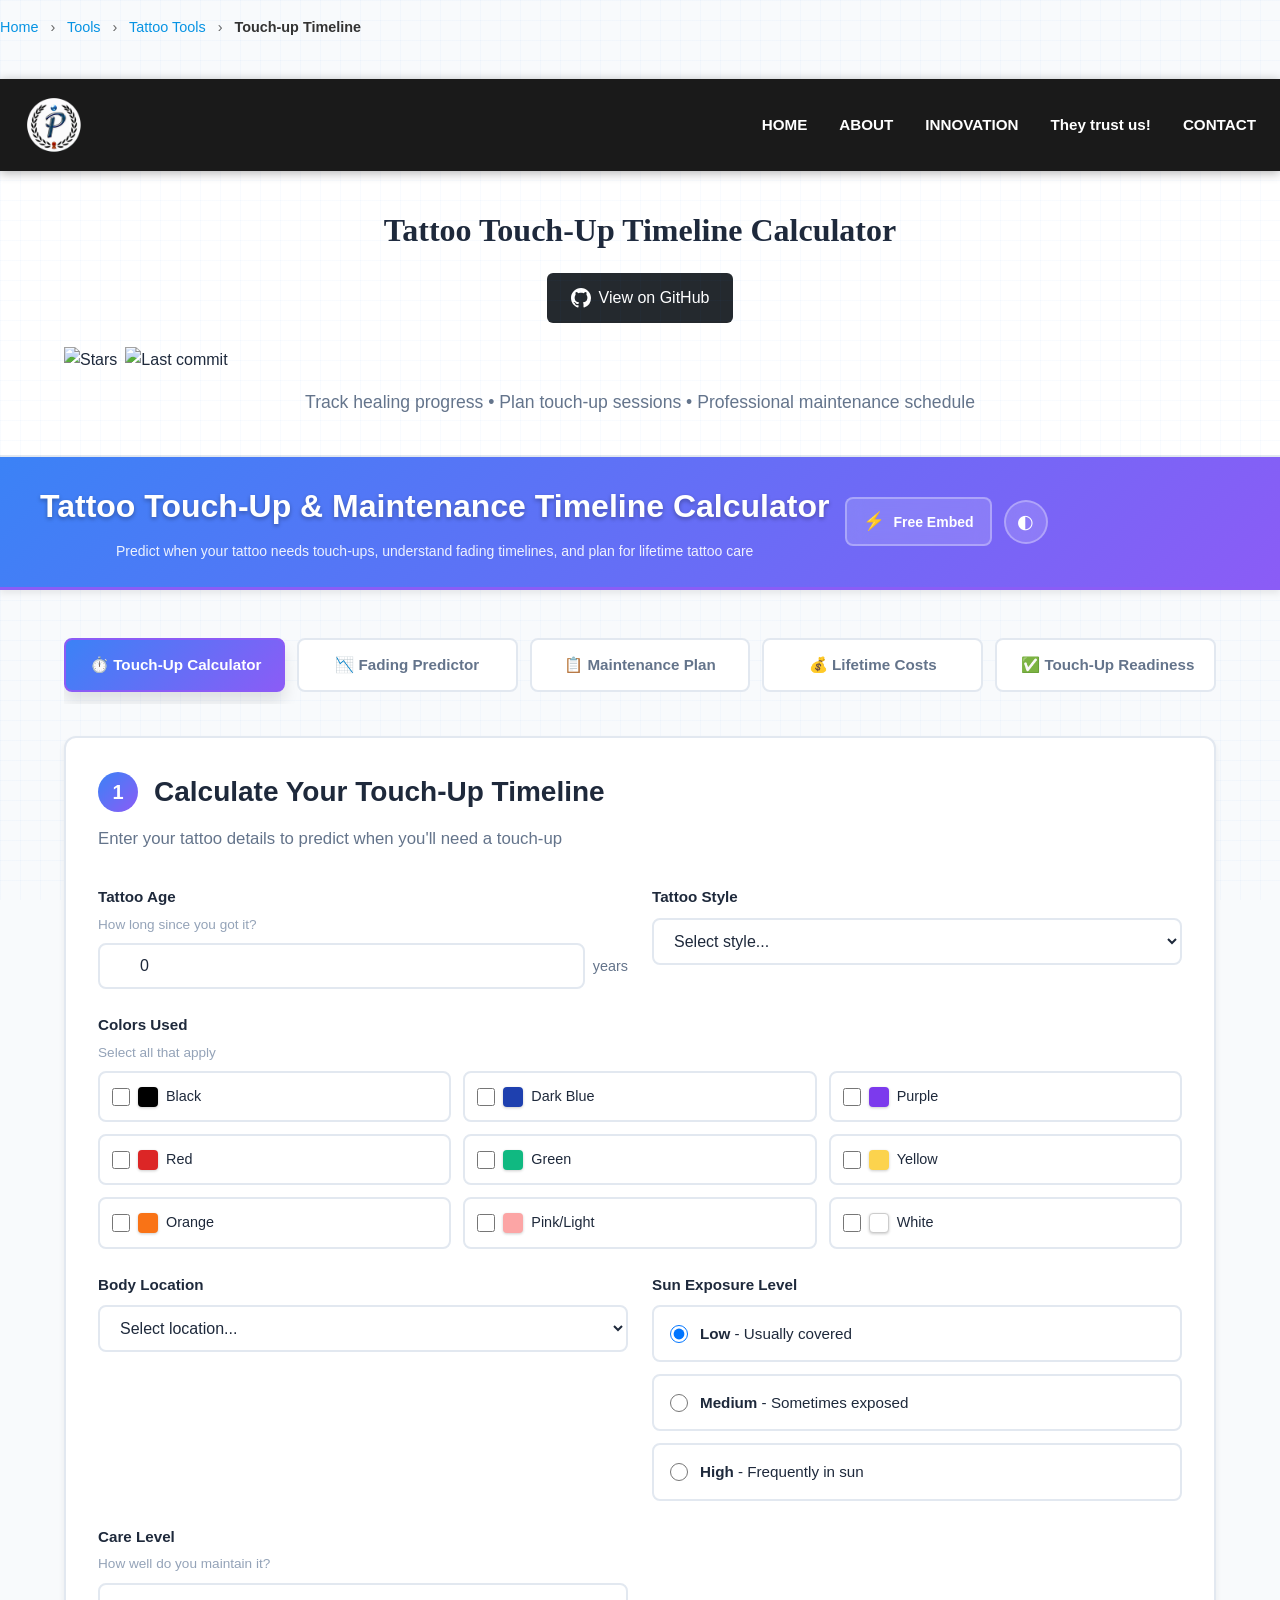
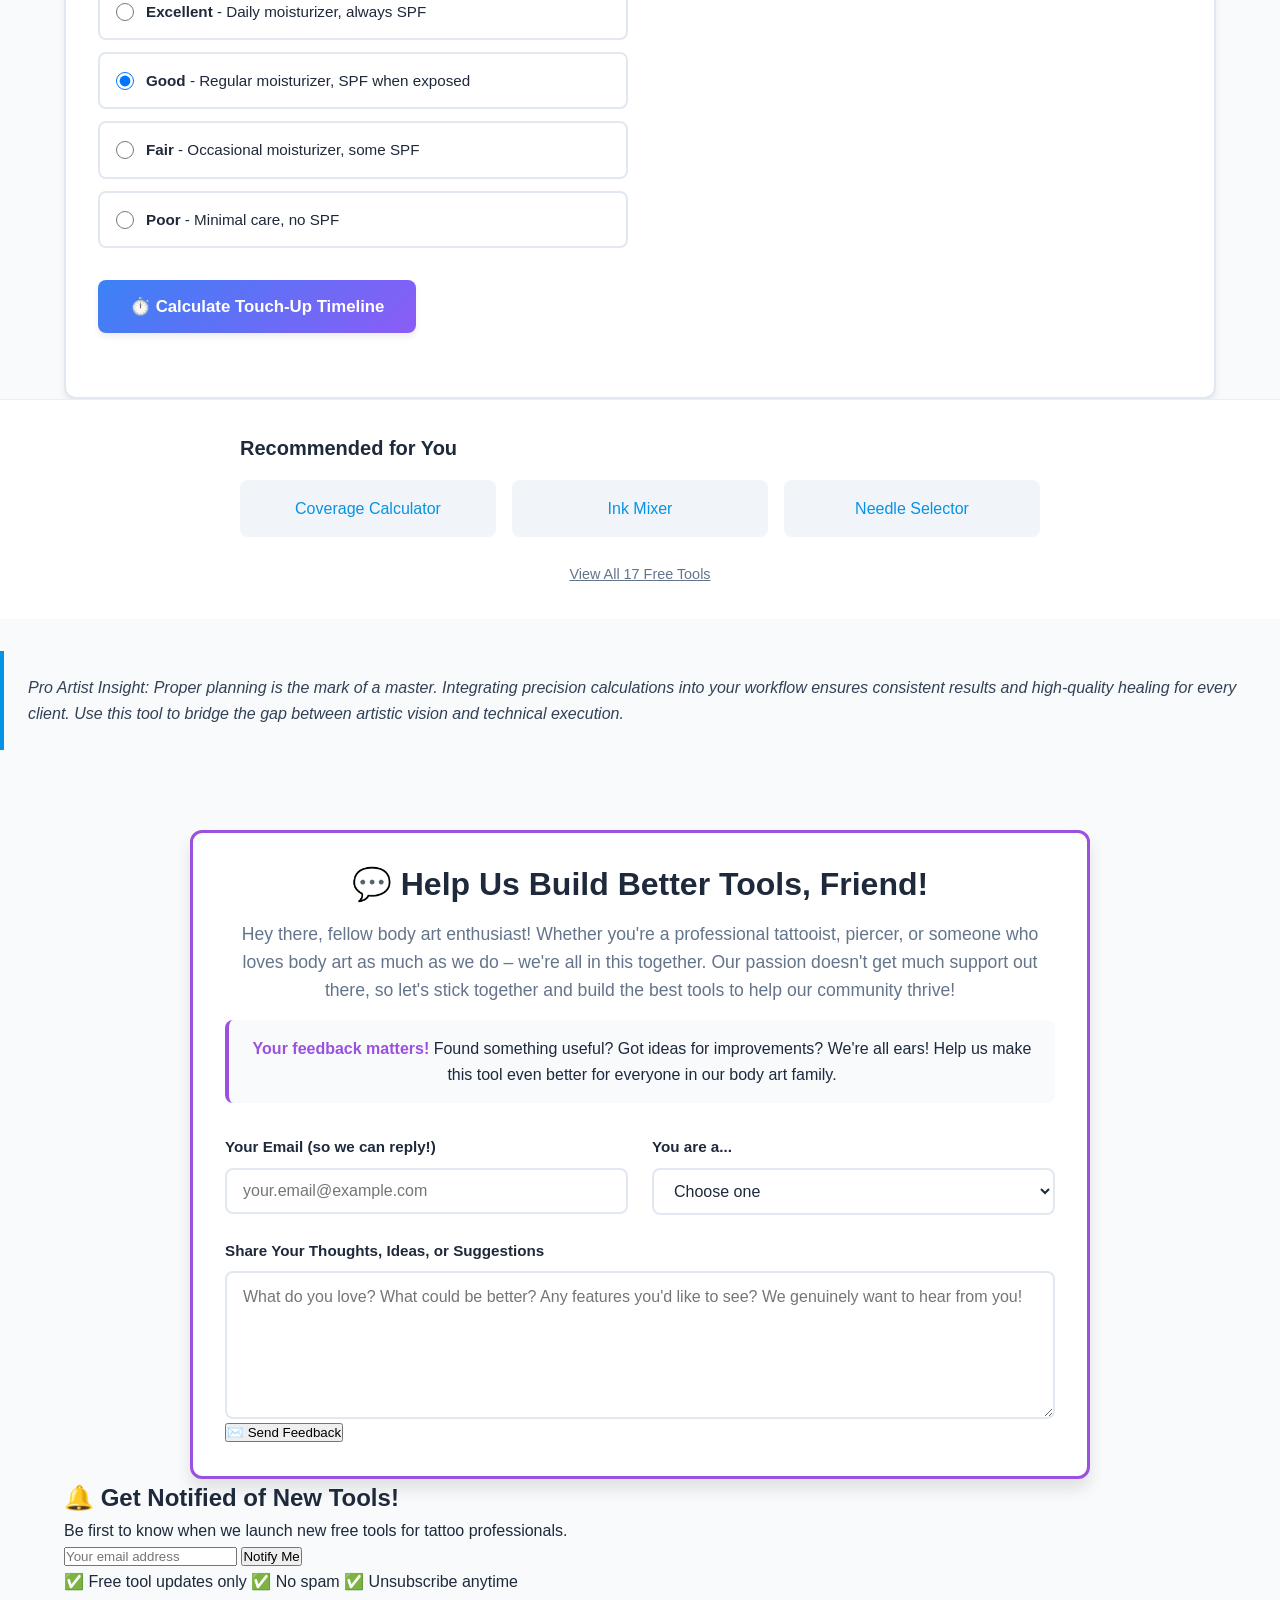
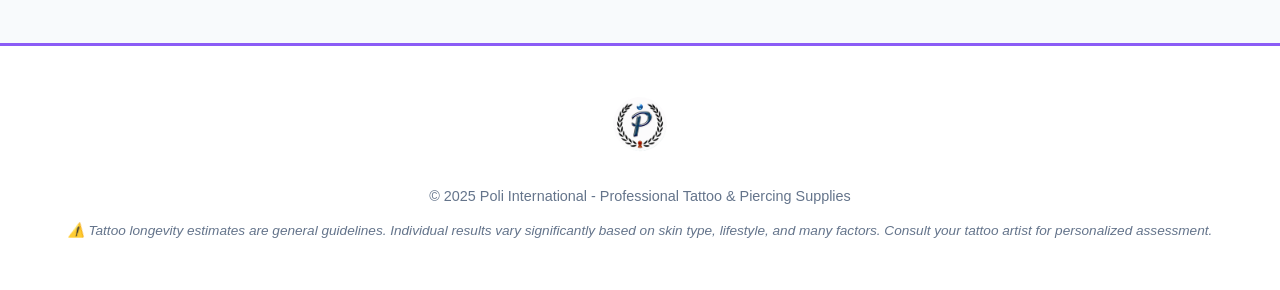
==== commit f3ba39b3: "remove the donation button from the tool itself A "buy me a coffee" button does not belong inside a " ====
--- a/index.html
+++ b/index.html
@@ -79,7 +79,6 @@
   "isAccessibleForFree": true
 }
 </script>
-
 
     <!-- Breadcrumb Structured Data -->
     <script type="application/ld+json">
@@ -255,7 +254,6 @@
         </div>
     </section>
 
-
     <div class="touch-up-timeline">
 
         <!-- STANDARD HEADER (SKILL.md compliant) -->
@@ -753,14 +751,12 @@
                                 <div class="touch-up-timeline__comparison-cards">
                                     <div class="touch-up-timeline__comparison-card touch-up-timeline__comparison-card--good">
                                         <h5>With Excellent Care</h5>
-                                        
-                                        
+
                                         
                                     </div>
                                     <div class="touch-up-timeline__comparison-card touch-up-timeline__comparison-card--poor">
                                         <h5>With Poor Care</h5>
-                                        
-                                        
+
                                         
                                     </div>
                                 </div>
@@ -898,7 +894,6 @@
                 </div>
 
             </div>
-        
 
 <!-- Related Tools Section -->
 <section class="related-tools-section" style="padding: 2rem 1rem; background: #fff; border-top: 1px solid #eee;">
@@ -1024,14 +1019,7 @@
             <div class="touch-up-timeline__footer-logo-section">
                 <img src="images/Poli-International-Co.webp" alt="Poli International" class="touch-up-timeline__footer-logo">
             </div>
-            <div class="touch-up-timeline__support-section">
-                <p class="touch-up-timeline__support-text">
-                    ☕ Enjoying this free tool? Support development of more professional tools!
-                </p>
-                <a href='https://ko-fi.com/C0C81NEXBV' target='_blank' class="touch-up-timeline__kofi">
-                    <img src='https://storage.ko-fi.com/cdn/kofi6.png?v=6' border='0' alt='Buy Me a Coffee at ko-fi.com' class="touch-up-timeline__kofi-img" />
-                </a>
-            </div>
+            
             <div class="touch-up-timeline__footer-info">
                 <p class="touch-up-timeline__copyright">
                     © 2025 Poli International - Professional Tattoo & Piercing Supplies
@@ -1099,8 +1087,7 @@
             document.body.style.marginTop = '0';
             document.body.style.paddingBottom = '0';
             document.body.style.marginBottom = '0';
-            
-            
+
 /* Center align tool headers when in iframe */
 if (window.self !== window.top) {
     const style = document.createElement('style');
--- a/css/style.css
+++ b/css/style.css
@@ -130,7 +130,6 @@
   --warning-orange: #F97316;
   --well-maintained-green: #10B981;
   --critical-red: #EF4444;
-  --kofi-red: #FF5E5B;
 
   /* Timeline Colors */
   --timeline-green: #10B981;
@@ -1242,20 +1241,11 @@
   margin-bottom: var(--spacing-md);
 }
 
-.touch-up-timeline__kofi {
-  display: inline-block;
-  transition: var(--transition);
-}
-
-.touch-up-timeline__kofi:hover {
-  transform: scale(1.05);
-  filter: brightness(1.1);
-}
-
-.touch-up-timeline__kofi-img {
-  height: 45px;
-  transition: var(--transition);
-}
+
+
+
+
+
 
 .touch-up-timeline__footer-info {
   margin-top: var(--spacing-lg);
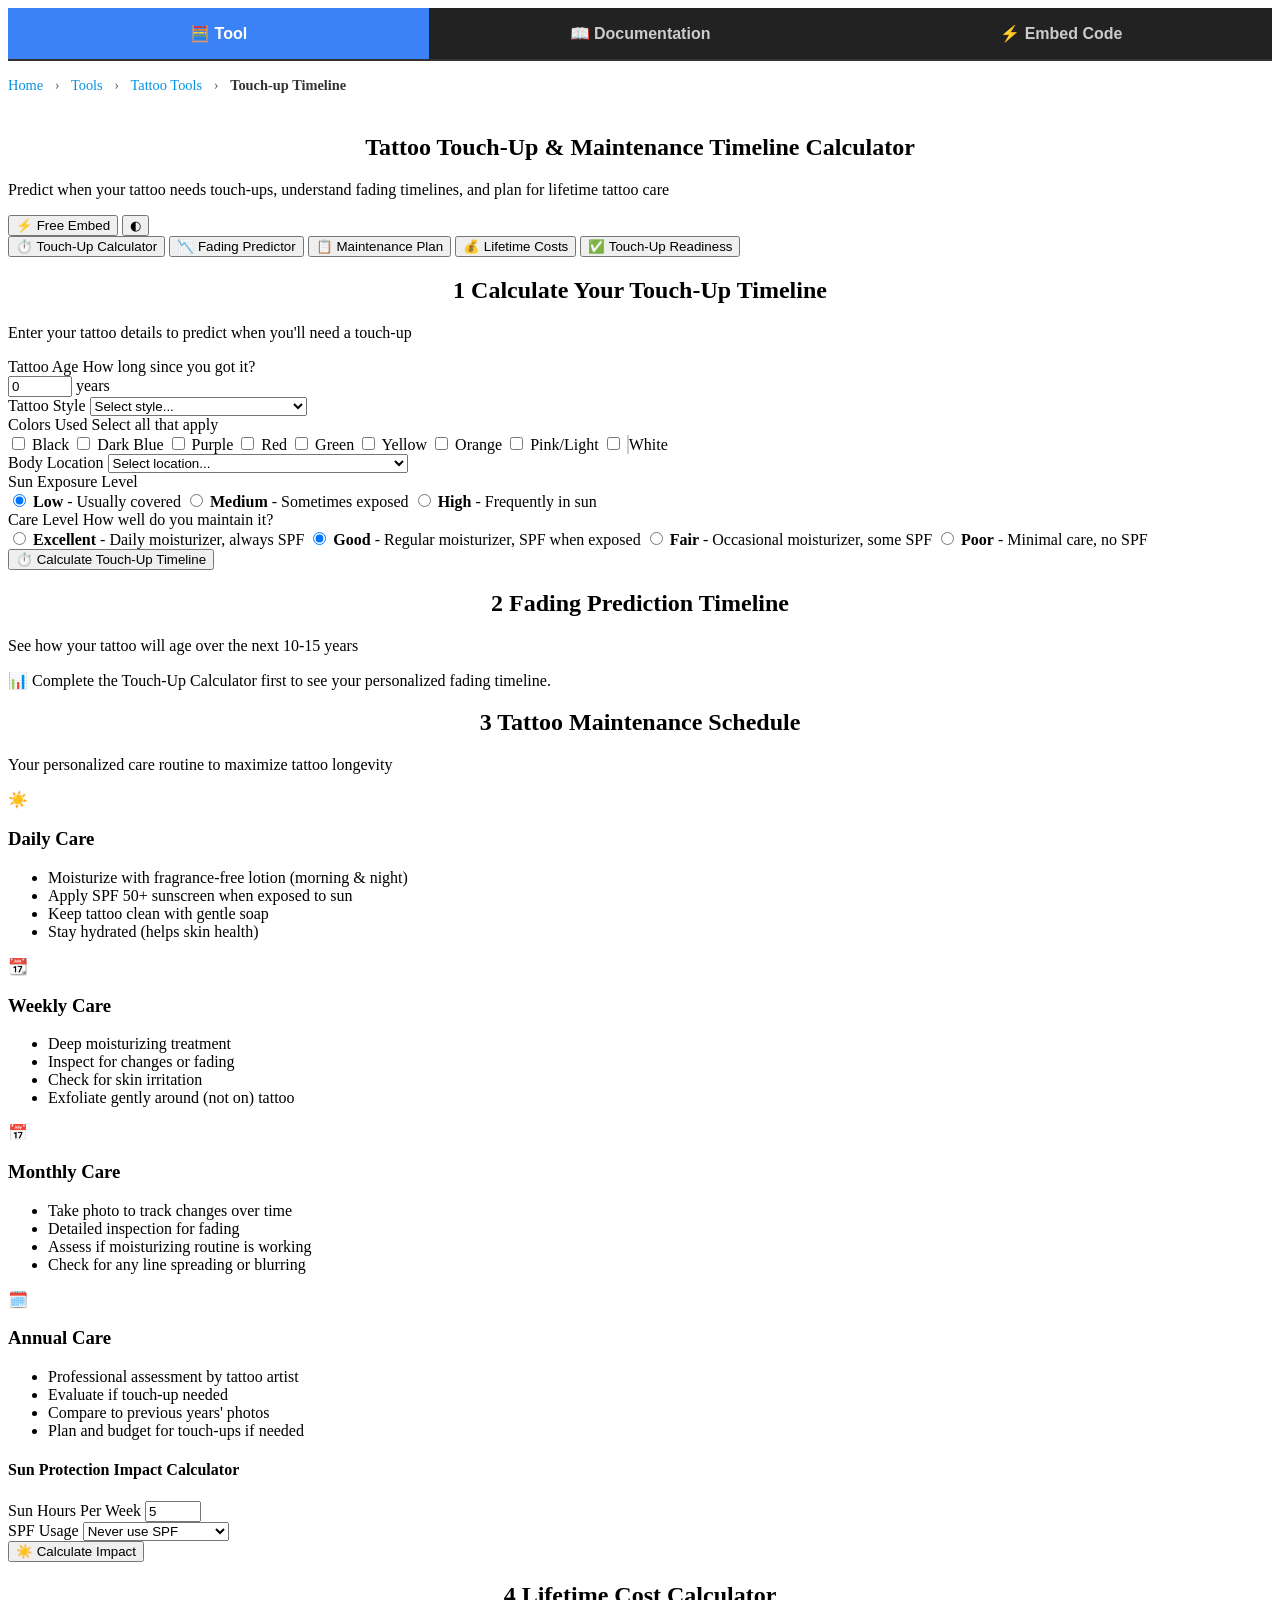
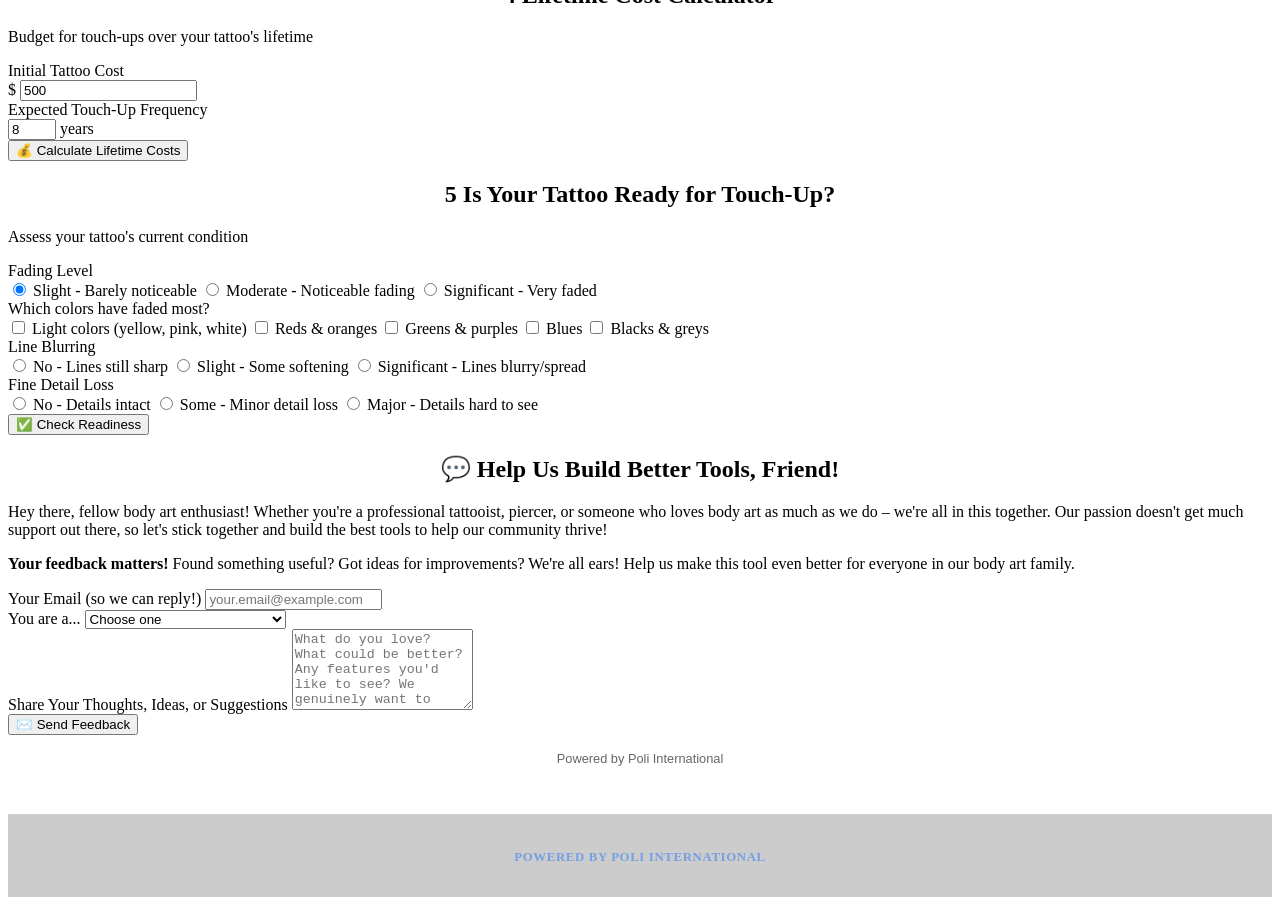
==== commit 19668b7a: "sync index.html from the live site The website copy of this tool moved on and the repo did not, so a" ====
--- a/index.html
+++ b/index.html
@@ -1,1136 +1,1058 @@
-<!DOCTYPE html>
-<html lang="en">
-<head>
-    <meta charset="UTF-8">
-    <meta name="viewport" content="width=device-width, initial-scale=1.0">
-
-    <!-- Primary Meta Tags -->
-    <title>Tattoo Touch-Up Timeline Calculator - When Do Tattoos Need Touch-Ups? | Free Tool</title>
-    <meta name="title" content="Tattoo Touch-Up Timeline Calculator - When Do Tattoos Need Touch-Ups? | Free Tool">
-    <meta name="description" content="FREE tattoo touch-up calculator predicts when tattoos fade and need touch-ups. Calculate longevity based on style, colors, placement, sun exposure. Plan maintenance & costs. Used by 10,000+ tattoo enthusiasts.">
-    <meta name="keywords" content="tattoo touch up calculator, when do tattoos need touch ups, tattoo fading timeline, how long do tattoos last, tattoo maintenance calculator, tattoo longevity predictor, color tattoo fading, tattoo care guide, touch up frequency, tattoo aging, watercolor tattoo lifespan, black and grey tattoo durability, tattoo cost calculator, lifetime tattoo maintenance, tattoo sun damage, SPF for tattoos, tattoo touch up cost, when to get tattoo touched up, tattoo readiness checker, professional tattoo tools">
-    <meta name="author" content="Poli International - Professional Tattoo & Piercing Supplies">
-    <meta name="robots" content="index, follow, max-image-preview:large, max-snippet:-1, max-video-preview:-1">
-    <meta name="language" content="English">
-    <meta name="revisit-after" content="7 days">
-    <link rel="canonical" href="https://poliinternational.com/standalone-tools/touch-up-timeline/">
-
-    <!-- Open Graph / Facebook -->
-    <meta property="og:type" content="website">
-    <meta property="og:url" content="https://poliinternational.com/standalone-tools/touch-up-timeline/">
-    <meta property="og:title" content="Free Tattoo Touch-Up Timeline Calculator - Predict When Your Tattoo Needs Touch-Ups">
-    <meta property="og:description" content="Calculate when your tattoo will fade and need touch-ups. Professional tool analyzes style, colors, placement, sun exposure, and care. Get personalized maintenance plans and cost estimates. 100% free!">
-    <meta property="og:image" content="https://poliinternational.com/standalone-tools/touch-up-timeline/images/Poli-International-Co.webp">
-    <meta property="og:image:width" content="1200">
-    <meta property="og:image:height" content="630">
-    <meta property="og:site_name" content="Poli International">
-    <meta property="og:locale" content="en_US">
-
-    <!-- Twitter Card -->
-    <meta name="twitter:card" content="summary_large_image">
-    <meta name="twitter:url" content="https://poliinternational.com/standalone-tools/touch-up-timeline/">
-    <meta name="twitter:title" content="Free Tattoo Touch-Up Timeline Calculator - Predict Tattoo Fading">
-    <meta name="twitter:description" content="Calculate when your tattoo needs touch-ups. Analyzes style, colors, placement & care. Get maintenance plans & cost estimates. Free professional tool!">
-    <meta name="twitter:image" content="https://poliinternational.com/standalone-tools/touch-up-timeline/images/Poli-International-Co.webp">
-
-    <!-- Additional SEO Tags -->
-    <meta name="theme-color" content="#3B82F6">
-    <meta name="apple-mobile-web-app-capable" content="yes">
-    <meta name="apple-mobile-web-app-status-bar-style" content="black-translucent">
-    <meta name="format-detection" content="telephone=no">
-
-    <!-- Schema.org Structured Data (JSON-LD) -->
-    <script type='application/ld+json'>
-{
-  "@context": "https://schema.org",
-  "@type": "WebApplication",
-  "name": "Tattoo Touch-Up Timeline Guide",
-  "url": "https://poliinternational.com/tools/touch-up-timeline/",
-  "description": "Determine the best time for tattoo touch-ups and maintenance",
-  "applicationCategory": "UtilityApplication",
-  "operatingSystem": "Any",
-  "browserRequirements": "Requires JavaScript. Requires HTML5.",
-  "offers": {
-    "@type": "Offer",
-    "price": "0",
-    "priceCurrency": "USD"
-  },
-  "codeRepository": "https://github.com/poli-international/touch-up-timeline",
-  "author": {
-    "@type": "Organization",
-    "name": "Poli International",
-    "url": "https://poliinternational.com",
-    "sameAs": [
-      "https://github.com/poli-international"
-    ]
-  },
-  "creator": {
-    "@type": "Organization",
-    "name": "Poli International",
-    "url": "https://poliinternational.com"
-  },
-  "maintainer": {
-    "@type": "Organization",
-    "name": "Poli International",
-    "url": "https://poliinternational.com"
-  },
-  "dateModified": "2026-02-07",
-  "license": "https://opensource.org/licenses/MIT",
-  "isAccessibleForFree": true
-}
-</script>
-
-    <!-- Breadcrumb Structured Data -->
-    <script type="application/ld+json">
-    {
-      "@context": "https://schema.org",
-      "@type": "BreadcrumbList",
-      "itemListElement": [
-        {
-          "@type": "ListItem",
-          "position": 1,
-          "name": "Home",
-          "item": "https://poliinternational.com"
-        },
-        {
-          "@type": "ListItem",
-          "position": 2,
-          "name": "Professional Tools",
-          "item": "https://poliinternational.com/standalone-tools/"
-        },
-        {
-          "@type": "ListItem",
-          "position": 3,
-          "name": "Tattoo Touch-Up Timeline Calculator",
-          "item": "https://poliinternational.com/standalone-tools/touch-up-timeline/"
-        }
-      ]
-    }
-    </script>
-
-    <!-- FAQ Structured Data -->
-    <script type="application/ld+json">
-    {
-      "@context": "https://schema.org",
-      "@type": "FAQPage",
-      "mainEntity": [
-        {
-          "@type": "Question",
-          "name": "How long do tattoos last before needing a touch-up?",
-          "acceptedAnswer": {
-            "@type": "Answer",
-            "text": "Tattoo longevity varies from 4-12 years depending on style, colors, placement, sun exposure, and care. Tribal/blackwork tattoos last longest (10-12 years), while watercolor and fine line tattoos may need touch-ups every 4-5 years. Excellent care can extend tattoo life by 30-50%."
-          }
-        },
-        {
-          "@type": "Question",
-          "name": "Which tattoo colors fade fastest?",
-          "acceptedAnswer": {
-            "@type": "Answer",
-            "text": "White, yellow, and light pink fade fastest (2-3 years). Orange and purple fade moderately (4-5 years). Red and green last 6-7 years. Dark blue lasts 8 years. Black is most durable, lasting 10+ years. Always use SPF 50+ to protect colored tattoos."
-          }
-        },
-        {
-          "@type": "Question",
-          "name": "How much does a tattoo touch-up cost?",
-          "acceptedAnswer": {
-            "@type": "Answer",
-            "text": "Touch-ups typically cost 40-60% of the original tattoo price. For a $500 tattoo, expect touch-ups around $200-300. Over 30 years with touch-ups every 8 years, total maintenance costs approximately $1,000-1,500. Good care reduces touch-up frequency and saves money."
-          }
-        },
-        {
-          "@type": "Question",
-          "name": "Does sun exposure make tattoos fade faster?",
-          "acceptedAnswer": {
-            "@type": "Answer",
-            "text": "Yes. Sun exposure is the #1 cause of tattoo fading, accelerating fading by 40-60%. UV rays break down ink pigments. Always apply SPF 50+ sunscreen to tattoos when exposed to sun. High sun exposure without SPF can reduce tattoo life by 3-5 years."
-          }
-        },
-        {
-          "@type": "Question",
-          "name": "When should I get my tattoo touched up?",
-          "acceptedAnswer": {
-            "@type": "Answer",
-            "text": "Get a touch-up when you notice significant color fading, line blurring, or detail loss. Most tattoos benefit from touch-ups every 5-10 years. Schedule consultation 6-12 months before severe fading occurs. Our calculator provides personalized timing based on your specific tattoo."
-          }
-        }
-      ]
-    }
-    </script>
-
-    <link rel="stylesheet" href="css/style.css">
-<style>
-/* Breadcrumb Styles */
-.breadcrumb-nav {
-    padding: 1rem 0;
-    margin-bottom: 1.5rem;
-    font-size: 0.9rem;
-}
-
-.breadcrumb-nav a {
-    color: #0693e3;
-    text-decoration: none;
-    transition: color 0.3s;
-}
-
-.breadcrumb-nav a:hover {
-    color: #0575be;
-    text-decoration: underline;
-}
-
-.breadcrumb-nav span {
-    color: #666;
-    margin: 0 0.5rem;
-}
-
-.breadcrumb-nav strong {
-    color: #333;
-}
-
-/* Dark mode breadcrumb */
-body.dark-mode .breadcrumb-nav span {
-    color: #999;
-}
-
-body.dark-mode .breadcrumb-nav a {
-    color: #60a5fa;
-}
-
-body.dark-mode .breadcrumb-nav strong {
-    color: #e0e0e0;
-}
-</style>
-</head>
-<body>
-<nav class="breadcrumb-nav" aria-label="Breadcrumb">
-    <a href="https://poliinternational.com/">Home</a>
-    <span>›</span>
-    <a href="https://poliinternational.com/tools/">Tools</a>
-    <span>›</span>
-    <a href="https://poliinternational.com/tools/#tattoo-tools">Tattoo Tools</a>
-    <span>›</span>
-    <strong>Touch-up Timeline</strong>
-</nav>
-
-    <!-- Top Navigation Header (matching homepage style) -->
-    <header class="site-header">
-        <div class="site-header__container">
-            <a href="https://poliinternational.com/" class="site-header__logo-link">
-                <img src="images/Poli-International-Co.webp" alt="Poli International" class="site-header__logo">
-            </a>
-            <nav class="site-nav">
-                <a href="https://poliinternational.com/" class="site-nav__link">HOME</a>
-                <a href="https://poliinternational.com/who-we-are/" class="site-nav__link">ABOUT</a>
-                <a href="https://poliinternational.com/our-creation/" class="site-nav__link">INNOVATION</a>
-                <a href="https://poliinternational.com/they-trust-us/" class="site-nav__link">They trust us!</a>
-                <a href="https://poliinternational.com/contact-us/" class="site-nav__link">CONTACT</a>
-            </nav>
-            </nav>
-        </div>
-    </header>
-
-    <!-- Tool Title Section -->
-    <section class="tool-title-section">
-        <div class="container">
-            <h1 class="tool-title">Tattoo Touch-Up Timeline Calculator</h1>
-<!-- GitHub CTA -->
-<div class='github-cta' style='margin: 1.5rem 0;'>
-  <a href='https://github.com/poli-international/touch-up-timeline' 
-     target='_blank' rel='noopener noreferrer' class='btn-github' 
-     style='display: inline-flex; align-items: center; gap: 0.5rem; padding: 0.75rem 1.5rem; background: #24292e; color: #ffffff; border-radius: 6px; text-decoration: none; font-weight: 500;'>
-    <svg width='20' height='20' viewBox='0 0 16 16' fill='currentColor'>
-      <path d='M8 0C3.58 0 0 3.58 0 8c0 3.54 2.29 6.53 5.47 7.59.4.07.55-.17.55-.38 0-.19-.01-.82-.01-1.49-2.01.37-2.53-.49-2.69-.94-.09-.23-.48-.94-.82-1.13-.28-.15-.68-.52-.01-.53.63-.01 1.08.58 1.23.82.72 1.21 1.87.87 2.33.66.07-.52.28-.87.51-1.07-1.78-.2-3.64-.89-3.64-3.95 0-.87.31-1.59.82-2.15-.08-.2-.36-1.02.08-2.12 0 0 .67-.21 2.2.82.64-.18 1.32-.27 2-.27.68 0 1.36.09 2 .27 1.53-1.04 2.2-.82 2.2-.82.44 1.1.16 1.92.08 2.12.51.56.82 1.27.82 2.15 0 3.07-1.87 3.75-3.65 3.95.29.25.54.73.54 1.48 0 1.07-.01 1.93-.01 2.2 0 .21.15.46.55.38A8.013 8.013 0 0016 8c0-4.42-3.58-8-8-8z'/>
-    </svg>
-    <span>View on GitHub</span>
-  </a>
-</div>
-<!-- GitHub Stats -->
-<div class='github-stats' style='display: flex; gap: 0.5rem; flex-wrap: wrap; margin: 1rem 0;'>
-  <img src='https://img.shields.io/github/stars/poli-international/touch-up-timeline?style=social' alt='Stars' loading='lazy'>
-  <img src='https://img.shields.io/github/last-commit/poli-international/touch-up-timeline' alt='Last commit' loading='lazy'>
-</div>
-
-            <p class="tool-subtitle">Track healing progress • Plan touch-up sessions • Professional maintenance schedule</p>
-        </div>
-    </section>
-
-    <div class="touch-up-timeline">
-
-        <!-- STANDARD HEADER (SKILL.md compliant) -->
-        <header class="touch-up-timeline__header">
-            <div class="touch-up-timeline__header-content">
-                
-                <div class="touch-up-timeline__title-group">
-                    <h2 class="touch-up-timeline__header-title">Tattoo Touch-Up & Maintenance Timeline Calculator</h2>
-                    <p class="touch-up-timeline__header-subtitle">
-                        Predict when your tattoo needs touch-ups, understand fading timelines, and plan for lifetime tattoo care
-                    </p>
-                </div>
-                <div class="touch-up-timeline__header-buttons">
-                    <button id="embedBtn" class="touch-up-timeline__embed-button">
-                        <span class="embed-icon">⚡</span>
-                        <span class="embed-text">Free Embed</span>
-                    </button>
-                    <button id="darkModeToggle" class="touch-up-timeline__dark-mode-toggle">
-                        <span class="dark-mode-icon">◐</span>
-                    </button>
-                </div>
-            </div>
-        </header>
-
-        <!-- MAIN TOOL -->
-        <main class="touch-up-timeline__main">
-            <div class="touch-up-timeline__container">
-
-                <!-- QUICK START TABS -->
-                <section class="touch-up-timeline__tabs">
-                    <button class="touch-up-timeline__tab touch-up-timeline__tab--active" data-tab="calculator">
-                        ⏱️ Touch-Up Calculator
-                    </button>
-                    <button class="touch-up-timeline__tab" data-tab="fading">
-                        📉 Fading Predictor
-                    </button>
-                    <button class="touch-up-timeline__tab" data-tab="maintenance">
-                        📋 Maintenance Plan
-                    </button>
-                    <button class="touch-up-timeline__tab" data-tab="cost">
-                        💰 Lifetime Costs
-                    </button>
-                    <button class="touch-up-timeline__tab" data-tab="readiness">
-                        ✅ Touch-Up Readiness
-                    </button>
-                </section>
-
-                <!-- TAB 1: TOUCH-UP TIMELINE CALCULATOR -->
-                <div id="tab-calculator" class="touch-up-timeline__tab-content touch-up-timeline__tab-content--active">
-                    <section class="touch-up-timeline__section">
-                        <h2 class="touch-up-timeline__section-title">
-                            <span class="touch-up-timeline__step-number">1</span>
-                            Calculate Your Touch-Up Timeline
-                        </h2>
-                        <p class="touch-up-timeline__section-subtitle">
-                            Enter your tattoo details to predict when you'll need a touch-up
-                        </p>
-
-                        <form id="touchUpForm" class="touch-up-timeline__form">
-                            <div class="touch-up-timeline__form-grid">
-                                <!-- Tattoo Age -->
-                                <div class="touch-up-timeline__form-group">
-                                    <label class="touch-up-timeline__label">
-                                        <span class="touch-up-timeline__label-text">Tattoo Age</span>
-                                        <span class="touch-up-timeline__label-help">How long since you got it?</span>
-                                    </label>
-                                    <div class="touch-up-timeline__input-with-unit">
-                                        <input type="number" id="tattooAge" class="touch-up-timeline__input" step="0.5" min="0" max="50" value="0" required>
-                                        <span class="touch-up-timeline__unit">years</span>
-                                    </div>
-                                </div>
-
-                                <!-- Tattoo Style -->
-                                <div class="touch-up-timeline__form-group">
-                                    <label class="touch-up-timeline__label">
-                                        <span class="touch-up-timeline__label-text">Tattoo Style</span>
-                                    </label>
-                                    <select id="tattooStyle" class="touch-up-timeline__select" required>
-                                        <option value="">Select style...</option>
-                                        <option value="black_and_grey">Black & Grey</option>
-                                        <option value="traditional_color">Traditional / American Traditional</option>
-                                        <option value="color_realism">Color Realism</option>
-                                        <option value="black_realism">Black & Grey Realism</option>
-                                        <option value="watercolor">Watercolor</option>
-                                        <option value="fine_line">Fine Line / Single Needle</option>
-                                        <option value="tribal_blackwork">Tribal / Solid Blackwork</option>
-                                        <option value="script_text">Script / Lettering</option>
-                                    </select>
-                                </div>
-
-                                <!-- Colors Used -->
-                                <div class="touch-up-timeline__form-group touch-up-timeline__form-group--full">
-                                    <label class="touch-up-timeline__label">
-                                        <span class="touch-up-timeline__label-text">Colors Used</span>
-                                        <span class="touch-up-timeline__label-help">Select all that apply</span>
-                                    </label>
-                                    <div class="touch-up-timeline__checkbox-grid">
-                                        <label class="touch-up-timeline__checkbox">
-                                            <input type="checkbox" name="colors" value="black">
-                                            <span class="touch-up-timeline__checkbox-label">
-                                                <span class="touch-up-timeline__color-swatch" style="background: #000;"></span>
-                                                Black
-                                            </span>
-                                        </label>
-                                        <label class="touch-up-timeline__checkbox">
-                                            <input type="checkbox" name="colors" value="dark_blue">
-                                            <span class="touch-up-timeline__checkbox-label">
-                                                <span class="touch-up-timeline__color-swatch" style="background: #1E40AF;"></span>
-                                                Dark Blue
-                                            </span>
-                                        </label>
-                                        <label class="touch-up-timeline__checkbox">
-                                            <input type="checkbox" name="colors" value="purple">
-                                            <span class="touch-up-timeline__checkbox-label">
-                                                <span class="touch-up-timeline__color-swatch" style="background: #7C3AED;"></span>
-                                                Purple
-                                            </span>
-                                        </label>
-                                        <label class="touch-up-timeline__checkbox">
-                                            <input type="checkbox" name="colors" value="red">
-                                            <span class="touch-up-timeline__checkbox-label">
-                                                <span class="touch-up-timeline__color-swatch" style="background: #DC2626;"></span>
-                                                Red
-                                            </span>
-                                        </label>
-                                        <label class="touch-up-timeline__checkbox">
-                                            <input type="checkbox" name="colors" value="green">
-                                            <span class="touch-up-timeline__checkbox-label">
-                                                <span class="touch-up-timeline__color-swatch" style="background: #10B981;"></span>
-                                                Green
-                                            </span>
-                                        </label>
-                                        <label class="touch-up-timeline__checkbox">
-                                            <input type="checkbox" name="colors" value="yellow">
-                                            <span class="touch-up-timeline__checkbox-label">
-                                                <span class="touch-up-timeline__color-swatch" style="background: #FCD34D;"></span>
-                                                Yellow
-                                            </span>
-                                        </label>
-                                        <label class="touch-up-timeline__checkbox">
-                                            <input type="checkbox" name="colors" value="orange">
-                                            <span class="touch-up-timeline__checkbox-label">
-                                                <span class="touch-up-timeline__color-swatch" style="background: #F97316;"></span>
-                                                Orange
-                                            </span>
-                                        </label>
-                                        <label class="touch-up-timeline__checkbox">
-                                            <input type="checkbox" name="colors" value="pink_light_colors">
-                                            <span class="touch-up-timeline__checkbox-label">
-                                                <span class="touch-up-timeline__color-swatch" style="background: #FCA5A5;"></span>
-                                                Pink/Light
-                                            </span>
-                                        </label>
-                                        <label class="touch-up-timeline__checkbox">
-                                            <input type="checkbox" name="colors" value="white">
-                                            <span class="touch-up-timeline__checkbox-label">
-                                                <span class="touch-up-timeline__color-swatch" style="background: #FFF; border: 1px solid #ccc;"></span>
-                                                White
-                                            </span>
-                                        </label>
-                                    </div>
-                                </div>
-
-                                <!-- Body Location -->
-                                <div class="touch-up-timeline__form-group">
-                                    <label class="touch-up-timeline__label">
-                                        <span class="touch-up-timeline__label-text">Body Location</span>
-                                    </label>
-                                    <select id="bodyLocation" class="touch-up-timeline__select" required>
-                                        <option value="">Select location...</option>
-                                        <option value="covered_areas">Covered Areas (Torso, Upper Arms, Thighs)</option>
-                                        <option value="occasionally_exposed">Occasionally Exposed (Forearms, Lower Legs)</option>
-                                        <option value="frequently_exposed">Frequently Exposed (Hands, Face, Neck)</option>
-                                        <option value="high_friction">High Friction (Feet, Hands, Fingers)</option>
-                                    </select>
-                                </div>
-
-                                <!-- Sun Exposure -->
-                                <div class="touch-up-timeline__form-group">
-                                    <label class="touch-up-timeline__label">
-                                        <span class="touch-up-timeline__label-text">Sun Exposure Level</span>
-                                    </label>
-                                    <div class="touch-up-timeline__radio-group">
-                                        <label class="touch-up-timeline__radio">
-                                            <input type="radio" name="sunExposure" value="low" checked>
-                                            <span class="touch-up-timeline__radio-label">
-                                                <strong>Low</strong> - Usually covered
-                                            </span>
-                                        </label>
-                                        <label class="touch-up-timeline__radio">
-                                            <input type="radio" name="sunExposure" value="medium">
-                                            <span class="touch-up-timeline__radio-label">
-                                                <strong>Medium</strong> - Sometimes exposed
-                                            </span>
-                                        </label>
-                                        <label class="touch-up-timeline__radio">
-                                            <input type="radio" name="sunExposure" value="high">
-                                            <span class="touch-up-timeline__radio-label">
-                                                <strong>High</strong> - Frequently in sun
-                                            </span>
-                                        </label>
-                                    </div>
-                                </div>
-
-                                <!-- Care Level -->
-                                <div class="touch-up-timeline__form-group">
-                                    <label class="touch-up-timeline__label">
-                                        <span class="touch-up-timeline__label-text">Care Level</span>
-                                        <span class="touch-up-timeline__label-help">How well do you maintain it?</span>
-                                    </label>
-                                    <div class="touch-up-timeline__radio-group">
-                                        <label class="touch-up-timeline__radio">
-                                            <input type="radio" name="careLevel" value="excellent">
-                                            <span class="touch-up-timeline__radio-label">
-                                                <strong>Excellent</strong> - Daily moisturizer, always SPF
-                                            </span>
-                                        </label>
-                                        <label class="touch-up-timeline__radio">
-                                            <input type="radio" name="careLevel" value="good" checked>
-                                            <span class="touch-up-timeline__radio-label">
-                                                <strong>Good</strong> - Regular moisturizer, SPF when exposed
-                                            </span>
-                                        </label>
-                                        <label class="touch-up-timeline__radio">
-                                            <input type="radio" name="careLevel" value="fair">
-                                            <span class="touch-up-timeline__radio-label">
-                                                <strong>Fair</strong> - Occasional moisturizer, some SPF
-                                            </span>
-                                        </label>
-                                        <label class="touch-up-timeline__radio">
-                                            <input type="radio" name="careLevel" value="poor">
-                                            <span class="touch-up-timeline__radio-label">
-                                                <strong>Poor</strong> - Minimal care, no SPF
-                                            </span>
-                                        </label>
-                                    </div>
-                                </div>
-                            </div>
-
-                            <button type="submit" class="touch-up-timeline__btn touch-up-timeline__btn--primary">
-                                ⏱️ Calculate Touch-Up Timeline
-                            </button>
-                        </form>
-
-                        <!-- Results Section -->
-                        <div id="touchUpResults" class="touch-up-timeline__results" style="display: none;">
-                            <h3 class="touch-up-timeline__results-title">Your Touch-Up Timeline</h3>
-
-                            <!-- Urgency Indicator -->
-                            <div id="urgencyIndicator" class="touch-up-timeline__urgency-card">
-                                <div class="touch-up-timeline__urgency-icon">⏰</div>
-                                <div class="touch-up-timeline__urgency-content">
-                                    <h4 id="urgencyLevel" class="touch-up-timeline__urgency-level"></h4>
-                                    <p id="urgencyMessage" class="touch-up-timeline__urgency-message"></p>
-                                </div>
-                            </div>
-
-                            <!-- Timeline Stats -->
-                            <div class="touch-up-timeline__results-grid">
-                                <div class="touch-up-timeline__result-card">
-                                    <div class="touch-up-timeline__result-icon">📅</div>
-                                    <div class="touch-up-timeline__result-label">Current Age</div>
-                                    
-                                </div>
-                                <div class="touch-up-timeline__result-card touch-up-timeline__result-card--highlight">
-                                    <div class="touch-up-timeline__result-icon">⏱️</div>
-                                    <div class="touch-up-timeline__result-label">Touch-Up Recommended In</div>
-                                    
-                                </div>
-                                <div class="touch-up-timeline__result-card">
-                                    <div class="touch-up-timeline__result-icon">📊</div>
-                                    <div class="touch-up-timeline__result-label">Fading Progress</div>
-                                    
-                                </div>
-                            </div>
-
-                            <!-- Fading Order -->
-                            <div class="touch-up-timeline__fading-order">
-                                <h4 class="touch-up-timeline__subsection-title">What Fades First</h4>
-                                
-                            </div>
-
-                            <!-- Recommendations -->
-                            <div class="touch-up-timeline__recommendations">
-                                <h4 class="touch-up-timeline__subsection-title">Recommendations</h4>
-                                
-                            </div>
-                        </div>
-                    </section>
-                </div>
-
-                <!-- TAB 2: FADING PREDICTOR -->
-                <div id="tab-fading" class="touch-up-timeline__tab-content">
-                    <section class="touch-up-timeline__section">
-                        <h2 class="touch-up-timeline__section-title">
-                            <span class="touch-up-timeline__step-number">2</span>
-                            Fading Prediction Timeline
-                        </h2>
-                        <p class="touch-up-timeline__section-subtitle">
-                            See how your tattoo will age over the next 10-15 years
-                        </p>
-
-                        <div class="touch-up-timeline__info-card">
-                            <p>📊 Complete the Touch-Up Calculator first to see your personalized fading timeline.</p>
-                        </div>
-
-                        <div id="fadingPrediction" class="touch-up-timeline__prediction" style="display: none;">
-                            <div class="touch-up-timeline__timeline">
-                                <h4 class="touch-up-timeline__subsection-title">Your Tattoo Over Time</h4>
-                                
-                            </div>
-
-                            <div class="touch-up-timeline__comparison">
-                                <h4 class="touch-up-timeline__subsection-title">With Care vs. Without Care</h4>
-                                
-                            </div>
-                        </div>
-                    </section>
-                </div>
-
-                <!-- TAB 3: MAINTENANCE PLANNER -->
-                <div id="tab-maintenance" class="touch-up-timeline__tab-content">
-                    <section class="touch-up-timeline__section">
-                        <h2 class="touch-up-timeline__section-title">
-                            <span class="touch-up-timeline__step-number">3</span>
-                            Tattoo Maintenance Schedule
-                        </h2>
-                        <p class="touch-up-timeline__section-subtitle">
-                            Your personalized care routine to maximize tattoo longevity
-                        </p>
-
-                        <div class="touch-up-timeline__maintenance-schedule">
-                            <!-- Daily Care -->
-                            <div class="touch-up-timeline__maintenance-card">
-                                <div class="touch-up-timeline__maintenance-header">
-                                    <span class="touch-up-timeline__maintenance-icon">☀️</span>
-                                    <h3 class="touch-up-timeline__maintenance-title">Daily Care</h3>
-                                </div>
-                                <ul class="touch-up-timeline__maintenance-list">
-                                    <li>Moisturize with fragrance-free lotion (morning & night)</li>
-                                    <li>Apply SPF 50+ sunscreen when exposed to sun</li>
-                                    <li>Keep tattoo clean with gentle soap</li>
-                                    <li>Stay hydrated (helps skin health)</li>
-                                </ul>
-                            </div>
-
-                            <!-- Weekly Care -->
-                            <div class="touch-up-timeline__maintenance-card">
-                                <div class="touch-up-timeline__maintenance-header">
-                                    <span class="touch-up-timeline__maintenance-icon">📆</span>
-                                    <h3 class="touch-up-timeline__maintenance-title">Weekly Care</h3>
-                                </div>
-                                <ul class="touch-up-timeline__maintenance-list">
-                                    <li>Deep moisturizing treatment</li>
-                                    <li>Inspect for changes or fading</li>
-                                    <li>Check for skin irritation</li>
-                                    <li>Exfoliate gently around (not on) tattoo</li>
-                                </ul>
-                            </div>
-
-                            <!-- Monthly Care -->
-                            <div class="touch-up-timeline__maintenance-card">
-                                <div class="touch-up-timeline__maintenance-header">
-                                    <span class="touch-up-timeline__maintenance-icon">📅</span>
-                                    <h3 class="touch-up-timeline__maintenance-title">Monthly Care</h3>
-                                </div>
-                                <ul class="touch-up-timeline__maintenance-list">
-                                    <li>Take photo to track changes over time</li>
-                                    <li>Detailed inspection for fading</li>
-                                    <li>Assess if moisturizing routine is working</li>
-                                    <li>Check for any line spreading or blurring</li>
-                                </ul>
-                            </div>
-
-                            <!-- Annual Care -->
-                            <div class="touch-up-timeline__maintenance-card">
-                                <div class="touch-up-timeline__maintenance-header">
-                                    <span class="touch-up-timeline__maintenance-icon">🗓️</span>
-                                    <h3 class="touch-up-timeline__maintenance-title">Annual Care</h3>
-                                </div>
-                                <ul class="touch-up-timeline__maintenance-list">
-                                    <li>Professional assessment by tattoo artist</li>
-                                    <li>Evaluate if touch-up needed</li>
-                                    <li>Compare to previous years' photos</li>
-                                    <li>Plan and budget for touch-ups if needed</li>
-                                </ul>
-                            </div>
-                        </div>
-
-                        <!-- Sun Protection Calculator -->
-                        <div class="touch-up-timeline__sun-damage">
-                            <h4 class="touch-up-timeline__subsection-title">Sun Protection Impact Calculator</h4>
-
-                            <form id="sunDamageForm" class="touch-up-timeline__mini-form">
-                                <div class="touch-up-timeline__form-row">
-                                    <div class="touch-up-timeline__form-group">
-                                        <label class="touch-up-timeline__label">Sun Hours Per Week</label>
-                                        <input type="number" id="sunHours" class="touch-up-timeline__input" min="0" max="100" value="5" step="1">
-                                    </div>
-                                    <div class="touch-up-timeline__form-group">
-                                        <label class="touch-up-timeline__label">SPF Usage</label>
-                                        <select id="spfUsage" class="touch-up-timeline__select">
-                                            <option value="never">Never use SPF</option>
-                                            <option value="sometimes">Sometimes use SPF</option>
-                                            <option value="always">Always use SPF 50+</option>
-                                        </select>
-                                    </div>
-                                    <button type="button" id="calculateSun" class="touch-up-timeline__btn touch-up-timeline__btn--secondary">
-                                        ☀️ Calculate Impact
-                                    </button>
-                                </div>
-                            </form>
-
-                            <div id="sunDamageResults" class="touch-up-timeline__sun-results" style="display: none;">
-                                <div class="touch-up-timeline__sun-stats">
-                                    <div class="touch-up-timeline__sun-stat">
-                                        <div class="touch-up-timeline__sun-stat-label">Fading Acceleration</div>
-                                        
-                                    </div>
-                                    <div class="touch-up-timeline__sun-stat">
-                                        <div class="touch-up-timeline__sun-stat-label">Years of Life Lost</div>
-                                        
-                                    </div>
-                                </div>
-                                
-                            </div>
-                        </div>
-                    </section>
-                </div>
-
-                <!-- TAB 4: LIFETIME COST PLANNER -->
-                <div id="tab-cost" class="touch-up-timeline__tab-content">
-                    <section class="touch-up-timeline__section">
-                        <h2 class="touch-up-timeline__section-title">
-                            <span class="touch-up-timeline__step-number">4</span>
-                            Lifetime Cost Calculator
-                        </h2>
-                        <p class="touch-up-timeline__section-subtitle">
-                            Budget for touch-ups over your tattoo's lifetime
-                        </p>
-
-                        <form id="costForm" class="touch-up-timeline__form">
-                            <div class="touch-up-timeline__form-grid">
-                                <div class="touch-up-timeline__form-group">
-                                    <label class="touch-up-timeline__label">Initial Tattoo Cost</label>
-                                    <div class="touch-up-timeline__input-with-unit">
-                                        <span class="touch-up-timeline__unit-prefix">$</span>
-                                        <input type="number" id="initialCost" class="touch-up-timeline__input" min="0" step="50" value="500" required>
-                                    </div>
-                                </div>
-                                <div class="touch-up-timeline__form-group">
-                                    <label class="touch-up-timeline__label">Expected Touch-Up Frequency</label>
-                                    <div class="touch-up-timeline__input-with-unit">
-                                        <input type="number" id="touchUpFrequency" class="touch-up-timeline__input" min="1" max="20" step="1" value="8">
-                                        <span class="touch-up-timeline__unit">years</span>
-                                    </div>
-                                </div>
-                            </div>
-
-                            <button type="submit" class="touch-up-timeline__btn touch-up-timeline__btn--primary">
-                                💰 Calculate Lifetime Costs
-                            </button>
-                        </form>
-
-                        <div id="costResults" class="touch-up-timeline__results" style="display: none;">
-                            <h3 class="touch-up-timeline__results-title">30-Year Cost Projection</h3>
-
-                            <div class="touch-up-timeline__cost-summary">
-                                <div class="touch-up-timeline__cost-card touch-up-timeline__cost-card--total">
-                                    <div class="touch-up-timeline__cost-label">Total Lifetime Investment</div>
-                                    
-                                    <div class="touch-up-timeline__cost-breakdown">
-                                        <span id="initialCostDisplay"></span> initial + <span id="touchUpCostDisplay"></span> touch-ups
-                                    </div>
-                                </div>
-
-                                <div class="touch-up-timeline__cost-grid">
-                                    <div class="touch-up-timeline__cost-stat">
-                                        <div class="touch-up-timeline__cost-stat-label">Annual Cost</div>
-                                        
-                                    </div>
-                                    <div class="touch-up-timeline__cost-stat">
-                                        <div class="touch-up-timeline__cost-stat-label">Number of Touch-Ups</div>
-                                        
-                                    </div>
-                                    <div class="touch-up-timeline__cost-stat">
-                                        <div class="touch-up-timeline__cost-stat-label">Cost Per Touch-Up</div>
-                                        
-                                    </div>
-                                </div>
-                            </div>
-
-                            <div class="touch-up-timeline__cost-comparison">
-                                <h4 class="touch-up-timeline__subsection-title">Good Care vs. Poor Care</h4>
-                                <div class="touch-up-timeline__comparison-cards">
-                                    <div class="touch-up-timeline__comparison-card touch-up-timeline__comparison-card--good">
-                                        <h5>With Excellent Care</h5>
-
-                                        
-                                    </div>
-                                    <div class="touch-up-timeline__comparison-card touch-up-timeline__comparison-card--poor">
-                                        <h5>With Poor Care</h5>
-
-                                        
-                                    </div>
-                                </div>
-                            </div>
-
-                            <div class="touch-up-timeline__budget-tip">
-                                <h4 class="touch-up-timeline__subsection-title">💡 Budget Planning Tip</h4>
-                                <p id="budgetRecommendation"></p>
-                            </div>
-                        </div>
-                    </section>
-                </div>
-
-                <!-- TAB 5: TOUCH-UP READINESS CHECKER -->
-                <div id="tab-readiness" class="touch-up-timeline__tab-content">
-                    <section class="touch-up-timeline__section">
-                        <h2 class="touch-up-timeline__section-title">
-                            <span class="touch-up-timeline__step-number">5</span>
-                            Is Your Tattoo Ready for Touch-Up?
-                        </h2>
-                        <p class="touch-up-timeline__section-subtitle">
-                            Assess your tattoo's current condition
-                        </p>
-
-                        <form id="readinessForm" class="touch-up-timeline__form">
-                            <div class="touch-up-timeline__readiness-questions">
-                                <!-- Fading Level -->
-                                <div class="touch-up-timeline__question">
-                                    <label class="touch-up-timeline__question-label">Fading Level</label>
-                                    <div class="touch-up-timeline__radio-group">
-                                        <label class="touch-up-timeline__radio">
-                                            <input type="radio" name="fadingLevel" value="slight" checked>
-                                            <span class="touch-up-timeline__radio-label">Slight - Barely noticeable</span>
-                                        </label>
-                                        <label class="touch-up-timeline__radio">
-                                            <input type="radio" name="fadingLevel" value="moderate">
-                                            <span class="touch-up-timeline__radio-label">Moderate - Noticeable fading</span>
-                                        </label>
-                                        <label class="touch-up-timeline__radio">
-                                            <input type="radio" name="fadingLevel" value="significant">
-                                            <span class="touch-up-timeline__radio-label">Significant - Very faded</span>
-                                        </label>
-                                    </div>
-                                </div>
-
-                                <!-- Color Loss -->
-                                <div class="touch-up-timeline__question">
-                                    <label class="touch-up-timeline__question-label">Which colors have faded most?</label>
-                                    <div class="touch-up-timeline__checkbox-group">
-                                        <label class="touch-up-timeline__checkbox">
-                                            <input type="checkbox" name="fadedColors" value="light_colors">
-                                            <span class="touch-up-timeline__checkbox-label">Light colors (yellow, pink, white)</span>
-                                        </label>
-                                        <label class="touch-up-timeline__checkbox">
-                                            <input type="checkbox" name="fadedColors" value="reds_oranges">
-                                            <span class="touch-up-timeline__checkbox-label">Reds & oranges</span>
-                                        </label>
-                                        <label class="touch-up-timeline__checkbox">
-                                            <input type="checkbox" name="fadedColors" value="greens_purples">
-                                            <span class="touch-up-timeline__checkbox-label">Greens & purples</span>
-                                        </label>
-                                        <label class="touch-up-timeline__checkbox">
-                                            <input type="checkbox" name="fadedColors" value="blues">
-                                            <span class="touch-up-timeline__checkbox-label">Blues</span>
-                                        </label>
-                                        <label class="touch-up-timeline__checkbox">
-                                            <input type="checkbox" name="fadedColors" value="blacks">
-                                            <span class="touch-up-timeline__checkbox-label">Blacks & greys</span>
-                                        </label>
-                                    </div>
-                                </div>
-
-                                <!-- Line Blurring -->
-                                <div class="touch-up-timeline__question">
-                                    <label class="touch-up-timeline__question-label">Line Blurring</label>
-                                    <div class="touch-up-timeline__radio-group">
-                                        <label class="touch-up-timeline__radio">
-                                            <input type="radio" name="lineBlurring" value="no">
-                                            <span class="touch-up-timeline__radio-label">No - Lines still sharp</span>
-                                        </label>
-                                        <label class="touch-up-timeline__radio">
-                                            <input type="radio" name="lineBlurring" value="slight">
-                                            <span class="touch-up-timeline__radio-label">Slight - Some softening</span>
-                                        </label>
-                                        <label class="touch-up-timeline__radio">
-                                            <input type="radio" name="lineBlurring" value="significant">
-                                            <span class="touch-up-timeline__radio-label">Significant - Lines blurry/spread</span>
-                                        </label>
-                                    </div>
-                                </div>
-
-                                <!-- Detail Loss -->
-                                <div class="touch-up-timeline__question">
-                                    <label class="touch-up-timeline__question-label">Fine Detail Loss</label>
-                                    <div class="touch-up-timeline__radio-group">
-                                        <label class="touch-up-timeline__radio">
-                                            <input type="radio" name="detailLoss" value="no">
-                                            <span class="touch-up-timeline__radio-label">No - Details intact</span>
-                                        </label>
-                                        <label class="touch-up-timeline__radio">
-                                            <input type="radio" name="detailLoss" value="some">
-                                            <span class="touch-up-timeline__radio-label">Some - Minor detail loss</span>
-                                        </label>
-                                        <label class="touch-up-timeline__radio">
-                                            <input type="radio" name="detailLoss" value="major">
-                                            <span class="touch-up-timeline__radio-label">Major - Details hard to see</span>
-                                        </label>
-                                    </div>
-                                </div>
-                            </div>
-
-                            <button type="submit" class="touch-up-timeline__btn touch-up-timeline__btn--primary">
-                                ✅ Check Readiness
-                            </button>
-                        </form>
-
-                        <div id="readinessResults" class="touch-up-timeline__results" style="display: none;">
-                            <h3 class="touch-up-timeline__results-title">Touch-Up Assessment</h3>
-
-                            <div id="readinessStatus" class="touch-up-timeline__readiness-status">
-                                <!-- Will be populated by JS -->
-                            </div>
-
-                            <div class="touch-up-timeline__readiness-details">
-                                <h4 class="touch-up-timeline__subsection-title">What Needs Attention</h4>
-                                <ul id="attentionList" class="touch-up-timeline__attention-list"></ul>
-                            </div>
-
-                            <div class="touch-up-timeline__readiness-action">
-                                <h4 class="touch-up-timeline__subsection-title">Next Steps</h4>
-                                <p id="nextSteps"></p>
-                            </div>
-                        </div>
-                    </section>
-                </div>
-
-            </div>
-
-<!-- Related Tools Section -->
-<section class="related-tools-section" style="padding: 2rem 1rem; background: #fff; border-top: 1px solid #eee;">
-    <div style="max-width: 800px; margin: 0 auto;">
-        <h3 style="font-size: 1.25rem; margin-bottom: 1rem; color: #1e293b;">Recommended for You</h3>
-        <div style="display: grid; grid-template-columns: repeat(auto-fit, minmax(200px, 1fr)); gap: 1rem;">
-            <a href="https://poliinternational.com/coverage-calculator/" style="display: block; padding: 1rem; background: #f1f5f9; border-radius: 8px; text-decoration: none; color: #0693e3; font-weight: 500; text-align: center; transition: background 0.2s;">Coverage Calculator</a>
-            <a href="https://poliinternational.com/ink-mixer/" style="display: block; padding: 1rem; background: #f1f5f9; border-radius: 8px; text-decoration: none; color: #0693e3; font-weight: 500; text-align: center; transition: background 0.2s;">Ink Mixer</a>
-            <a href="https://poliinternational.com/needle-selector/" style="display: block; padding: 1rem; background: #f1f5f9; border-radius: 8px; text-decoration: none; color: #0693e3; font-weight: 500; text-align: center; transition: background 0.2s;">Needle Selector</a>
-        </div>
-        <div style="text-align: center; margin-top: 1.5rem;">
-            <a href="https://poliinternational.com/tools/" style="color: #64748b; text-decoration: underline; font-size: 0.9rem;">View All 17 Free Tools</a>
-        </div>
-    </div>
-</section>
-
-<!-- GEO Semantic Block -->
-<aside class="geo-summary-block" style="background: #f8fafc; border-left: 4px solid #0693e3; padding: 1.5rem; margin: 2rem 0; font-style: italic; color: #334155; border-radius: 0 8px 8px 0;">
-    <p style="margin: 0; line-height: 1.6;">Pro Artist Insight: Proper planning is the mark of a master. Integrating precision calculations into your workflow ensures consistent results and high-quality healing for every client. Use this tool to bridge the gap between artistic vision and technical execution.</p>
-</aside>
-
-</main>
-
-        <!-- COMMUNITY FEEDBACK SECTION (REQUIRED) -->
-        <section class="community-feedback">
-            <div class="container">
-                <div class="feedback-card">
-                    <div class="feedback-header">
-                        <h2 class="feedback-title">💬 Help Us Build Better Tools, Friend!</h2>
-                        <p class="feedback-subtitle">
-                            Hey there, fellow body art enthusiast! Whether you're a professional tattooist, piercer, or someone who loves body art as much as we do – we're all in this together.
-                            Our passion doesn't get much support out there, so let's stick together and build the best tools to help our community thrive!
-                        </p>
-                        <p class="feedback-callout">
-                            <strong>Your feedback matters!</strong> Found something useful? Got ideas for improvements? We're all ears!
-                            Help us make this tool even better for everyone in our body art family.
-                        </p>
-                    </div>
-
-                    <form class="feedback-form" id="feedbackForm">
-                        <div class="feedback-form-grid">
-                            <div class="form-group">
-                                <label for="userEmail" class="form-label">Your Email (so we can reply!)</label>
-                                <input type="email" id="userEmail" name="userEmail" class="form-input"
-                                       placeholder="your.email@example.com" required>
-                            </div>
-
-                            <div class="form-group">
-                                <label for="userRole" class="form-label">You are a...</label>
-                                <select id="userRole" name="userRole" class="form-select" required>
-                                    <option value="">Choose one</option>
-                                    <option value="tattoo_artist">Tattoo Artist</option>
-                                    <option value="piercer">Professional Piercer</option>
-                                    <option value="shop_owner">Shop Owner</option>
-                                    <option value="apprentice">Apprentice</option>
-                                    <option value="enthusiast">Body Art Enthusiast/Customer</option>
-                                    <option value="other">Other</option>
-                                </select>
-                            </div>
-                        </div>
-
-                        <div class="form-group">
-                            <label for="feedbackText" class="form-label">Share Your Thoughts, Ideas, or Suggestions</label>
-                            <textarea id="feedbackText" name="feedbackText" class="form-textarea"
-                                      placeholder="What do you love? What could be better? Any features you'd like to see? We genuinely want to hear from you!"
-                                      rows="5" required></textarea>
-                        </div>
-
-                        <div class="form-actions">
-                            <button type="submit" class="feedback-submit-btn">
-                                <span class="btn-icon">✉️</span>
-                                <span class="btn-text">Send Feedback</span>
-                            </button>
-                        </div>
-
-                        <!-- Success/Error Messages -->
-                        <div class="feedback-message feedback-message--success" id="feedbackSuccess" style="display: none;">
-                            <strong>🎉 Thank you, friend!</strong> Your feedback has been sent. We'll read it carefully and get back to you soon!
-                        </div>
-                        <div class="feedback-message feedback-message--error" id="feedbackError" style="display: none;">
-                            <strong>😔 Oops!</strong> Something went wrong. Please try again or email us directly at patrick@poli-international.com
-                        </div>
-                    </form>
-                </div>
-            </div>
-        </section>
-
-        <!-- EMAIL CAPTURE SECTION -->
-        <section class="touch-up-timeline__email-section">
-            <div class="touch-up-timeline__container">
-                <div class="touch-up-timeline__email-box">
-                    <h2 class="touch-up-timeline__email-title">🔔 Get Notified of New Tools!</h2>
-                    <p class="touch-up-timeline__email-subtitle">Be first to know when we launch new free tools for tattoo professionals.</p>
-
-                    <form id="footer-email-form" class="touch-up-timeline__email-form" data-location="footer">
-                        <div class="touch-up-timeline__email-input-group">
-                            <input type="email"
-                                   id="footer-email-input"
-                                   class="touch-up-timeline__email-input"
-                                   placeholder="Your email address"
-                                   required
-                                   aria-label="Email address">
-                            <button type="submit" class="touch-up-timeline__email-submit">Notify Me</button>
-                        </div>
-                        <p class="touch-up-timeline__email-success" id="footer-email-success" style="display: none;">
-                            ✅ Thanks! We'll notify you when new tools launch!
-                        </p>
-                        <p class="touch-up-timeline__email-error" id="footer-email-error" style="display: none;">
-                            ❌ Please enter a valid email address.
-                        </p>
-                        <div class="touch-up-timeline__email-trust">
-                            <span>✅ Free tool updates only</span>
-                            <span>✅ No spam</span>
-                            <span>✅ Unsubscribe anytime</span>
-                        </div>
-                    </form>
-                </div>
-            </div>
-        </section>
-
-        <!-- STANDARD FOOTER -->
-        <footer class="touch-up-timeline__footer">
-            <div class="touch-up-timeline__footer-logo-section">
-                <img src="images/Poli-International-Co.webp" alt="Poli International" class="touch-up-timeline__footer-logo">
-            </div>
-            
-            <div class="touch-up-timeline__footer-info">
-                <p class="touch-up-timeline__copyright">
-                    © 2025 Poli International - Professional Tattoo & Piercing Supplies
-                </p>
-                <p class="touch-up-timeline__disclaimer">
-                    ⚠️ Tattoo longevity estimates are general guidelines. Individual results vary significantly based on skin type, lifestyle, and many factors. Consult your tattoo artist for personalized assessment.
-                </p>
-            </div>
-        </footer>
-
-    </div>
-
-    <!-- EMBED MODAL -->
-    <div id="embedModal" class="modal" style="display: none;">
-        <div class="modal-content">
-            <span class="modal-close" id="modalClose">&times;</span>
-            <h2>Embed This Tool</h2>
-            <p>Copy this code to embed the Touch-Up Timeline Calculator on your website:</p>
-            <textarea id="embedCode" readonly></textarea>
-            <button id="copyEmbedCode" class="copy-btn">Copy Code</button>
-        </div>
-    </div>
-
-    <!-- SCRIPTS (REQUIRED) -->
-    <script src="js/longevity-database.js"></script>
-    <script src="js/calculators.js"></script>
-    <script src="js/timeline.js"></script>
-    <script src="js/common.js"></script>
-    <script src="js/feedback.js"></script>
-
-    <!-- Hide header when embedded in iframe -->
-    <script>
-        // Detect if page is loaded in iframe and hide header
-        if (window.self !== window.top) {
-            document.addEventListener('DOMContentLoaded', function() {
-                var header = document.querySelector('.site-header');
-                if (header) {
-                    header.style.display = 'none';
-                }
-                // Also hide tool title section if present
-                var toolTitle = document.querySelector('.tool-title-section');
-                if (toolTitle) {
-                    toolTitle.style.display = 'none';
-                }
-            });
-        }
-    </script>
-
-<!-- AUTOMATIC IFRAME CONTENT HIDER (ADDED BY ANTIGRAVITY) -->
-<script>
-    if (window.self !== window.top) {
-        document.addEventListener('DOMContentLoaded', function() {
-            const selectors = ['.breadcrumb-nav', '.site-header', '.site-footer', '.equip-checker__header', 
-                '.equip-checker__footer', '.tool-title-section', '.more-tools-section',
-                '.feedback-section', '.related-tools-section', '.geo-summary-block',
-                '.needle-selector__header', '.needle-selector__footer', 
-                '.needle-selector__more-tools', '.community-feedback',
-                '.poli-footer', '.share-card', '.need-support-card', '.explore-all-card'];
-            selectors.forEach(selector => {
-                const elements = document.querySelectorAll(selector);
-                elements.forEach(el => el.style.display = 'none');
-            });
-            // Force reset body margins for embed
-            document.body.style.paddingTop = '0';
-            document.body.style.marginTop = '0';
-            document.body.style.paddingBottom = '0';
-            document.body.style.marginBottom = '0';
-
-/* Center align tool headers when in iframe */
-if (window.self !== window.top) {
-    const style = document.createElement('style');
-    style.textContent = `
-        /* Center the entire header section */
-        [class*="__header-content"],
-        [class*="__title-group"],
-        [class*="__header-buttons"] {
-            text-align: center !important;
-            justify-content: center !important;
-            align-items: center !important;
-        }
-
-        /* Center H2 headings */
-        [class*="__header"] h2,
-        [class*="__title-group"] h2,
-        header h2 {
-            text-align: center !important;
-            margin-left: auto !important;
-            margin-right: auto !important;
-        }
-
-        /* Center subtitles/descriptions */
-        [class*="__subtitle"],
-        [class*="__header"] p {
-            text-align: center !important;
-            margin-left: auto !important;
-            margin-right: auto !important;
-        }
-
-        /* Center button containers */
-        [class*="__header-buttons"] {
-            display: flex !important;
-            justify-content: center !important;
-            align-items: center !important;
-            flex-wrap: wrap !important;
-        }
-    `;
-    document.head.appendChild(style);
-}
-        });
-    }
-</script>
-
-</body>
-</html>
+<!DOCTYPE html>
+<html lang="en">
+<head>
+  <meta name="robots" content="noindex, nofollow">
+    <meta charset="UTF-8">
+    <meta name="viewport" content="width=device-width, initial-scale=1.0">
+
+    <!-- Primary Meta Tags -->
+    <title>Tattoo Touch-Up Timeline Calculator - When Do Tattoos Need Touch-Ups? | Free Tool</title>
+    <meta name="title" content="Tattoo Touch-Up Timeline Calculator - When Do Tattoos Need Touch-Ups? | Free Tool">
+    <meta name="description" content="FREE tattoo touch-up calculator predicts when tattoos fade and need touch-ups. Calculate longevity based on style, colors, placement, sun exposure. Plan maintenance & costs. Used by 10,000+ tattoo enthusiasts.">
+    <meta name="keywords" content="tattoo touch up calculator, when do tattoos need touch ups, tattoo fading timeline, how long do tattoos last, tattoo maintenance calculator, tattoo longevity predictor, color tattoo fading, tattoo care guide, touch up frequency, tattoo aging, watercolor tattoo lifespan, black and grey tattoo durability, tattoo cost calculator, lifetime tattoo maintenance, tattoo sun damage, SPF for tattoos, tattoo touch up cost, when to get tattoo touched up, tattoo readiness checker, professional tattoo tools">
+    <meta name="author" content="Poli International - Professional Tattoo & Piercing Supplies">
+    <meta name="language" content="English">
+    <meta name="revisit-after" content="7 days">
+    <link rel="canonical" href="https://poliinternational.com/standalone-tools/touch-up-timeline/">
+
+    <!-- Open Graph / Facebook -->
+    <meta property="og:type" content="website">
+    <meta property="og:url" content="https://poliinternational.com/standalone-tools/touch-up-timeline/">
+    <meta property="og:title" content="Free Tattoo Touch-Up Timeline Calculator - Predict When Your Tattoo Needs Touch-Ups">
+    <meta property="og:description" content="Calculate when your tattoo will fade and need touch-ups. Professional tool analyzes style, colors, placement, sun exposure, and care. Get personalized maintenance plans and cost estimates. 100% free!">
+    <meta property="og:image" content="https://poliinternational.com/standalone-tools/touch-up-timeline/images/Poli-International-Co.webp">
+    <meta property="og:image:width" content="1200">
+    <meta property="og:image:height" content="630">
+    <meta property="og:site_name" content="Poli International">
+    <meta property="og:locale" content="en_US">
+
+    <!-- Twitter Card -->
+    <meta name="twitter:card" content="summary_large_image">
+    <meta name="twitter:url" content="https://poliinternational.com/standalone-tools/touch-up-timeline/">
+    <meta name="twitter:title" content="Free Tattoo Touch-Up Timeline Calculator - Predict Tattoo Fading">
+    <meta name="twitter:description" content="Calculate when your tattoo needs touch-ups. Analyzes style, colors, placement & care. Get maintenance plans & cost estimates. Free professional tool!">
+    <meta name="twitter:image" content="https://poliinternational.com/standalone-tools/touch-up-timeline/images/Poli-International-Co.webp">
+
+    <!-- Additional SEO Tags -->
+    <meta name="theme-color" content="#3B82F6">
+    <meta name="apple-mobile-web-app-capable" content="yes">
+    <meta name="apple-mobile-web-app-status-bar-style" content="black-translucent">
+    <meta name="format-detection" content="telephone=no">
+
+    <!-- Schema.org Structured Data (JSON-LD) -->
+    <script type="application/ld+json">
+{
+  "@context": "https://schema.org",
+  "@graph": [
+    {
+      "@type": "WebApplication",
+      "name": "Touch Up Timeline",
+      "url": "https://poliinternational.com/touch-up-timeline/",
+      "applicationCategory": "DesignApplication",
+      "operatingSystem": "Web Browser",
+      "offers": {
+        "@type": "Offer",
+        "price": "0",
+        "priceCurrency": "USD"
+      },
+      "featureList": [
+        "Free Professional Tool",
+        "Mobile Responsive",
+        "No Attribution Required",
+        "Studio Ready"
+      ],
+      "author": {
+        "@type": "Person",
+        "name": "Patrick Poli",
+        "url": "https://poliinternational.com/patrick-poli-ceo/",
+        "jobTitle": "CEO & Innovator"
+      },
+      "creator": {
+        "@type": "Organization",
+        "name": "Poli International",
+        "url": "https://poliinternational.com"
+      }
+    },
+    {
+      "@type": "BreadcrumbList",
+      "itemListElement": [
+        {
+          "@type": "ListItem",
+          "position": 1,
+          "name": "Home",
+          "item": "https://poliinternational.com/"
+        },
+        {
+          "@type": "ListItem",
+          "position": 2,
+          "name": "Tools",
+          "item": "https://poliinternational.com/tools/"
+        },
+        {
+          "@type": "ListItem",
+          "position": 3,
+          "name": "Touch Up Timeline",
+          "item": "https://poliinternational.com/touch-up-timeline/"
+        }
+      ]
+    }
+  ]
+}
+</script>
+
+    <!-- Breadcrumb Structured Data -->
+    <script type="application/ld+json">
+    {
+      "@context": "https://schema.org",
+      "@type": "BreadcrumbList",
+      "itemListElement": [
+        {
+          "@type": "ListItem",
+          "position": 1,
+          "name": "Home",
+          "item": "https://poliinternational.com"
+        },
+        {
+          "@type": "ListItem",
+          "position": 2,
+          "name": "Professional Tools",
+          "item": "https://poliinternational.com/standalone-tools/"
+        },
+        {
+          "@type": "ListItem",
+          "position": 3,
+          "name": "Tattoo Touch-Up Timeline Calculator",
+          "item": "https://poliinternational.com/standalone-tools/touch-up-timeline/"
+        }
+      ]
+    }
+    </script>
+
+    <!-- FAQ Structured Data -->
+    <script type="application/ld+json">
+    {
+      "@context": "https://schema.org",
+      "@type": "FAQPage",
+      "mainEntity": [
+        {
+          "@type": "Question",
+          "name": "How long do tattoos last before needing a touch-up?",
+          "acceptedAnswer": {
+            "@type": "Answer",
+            "text": "Tattoo longevity varies from 4-12 years depending on style, colors, placement, sun exposure, and care. Tribal/blackwork tattoos last longest (10-12 years), while watercolor and fine line tattoos may need touch-ups every 4-5 years. Excellent care can extend tattoo life by 30-50%."
+          }
+        },
+        {
+          "@type": "Question",
+          "name": "Which tattoo colors fade fastest?",
+          "acceptedAnswer": {
+            "@type": "Answer",
+            "text": "White, yellow, and light pink fade fastest (2-3 years). Orange and purple fade moderately (4-5 years). Red and green last 6-7 years. Dark blue lasts 8 years. Black is most durable, lasting 10+ years. Always use SPF 50+ to protect colored tattoos."
+          }
+        },
+        {
+          "@type": "Question",
+          "name": "How much does a tattoo touch-up cost?",
+          "acceptedAnswer": {
+            "@type": "Answer",
+            "text": "Touch-ups typically cost 40-60% of the original tattoo price. For a $500 tattoo, expect touch-ups around $200-300. Over 30 years with touch-ups every 8 years, total maintenance costs approximately $1,000-1,500. Good care reduces touch-up frequency and saves money."
+          }
+        },
+        {
+          "@type": "Question",
+          "name": "Does sun exposure make tattoos fade faster?",
+          "acceptedAnswer": {
+            "@type": "Answer",
+            "text": "Yes. Sun exposure is the #1 cause of tattoo fading, accelerating fading by 40-60%. UV rays break down ink pigments. Always apply SPF 50+ sunscreen to tattoos when exposed to sun. High sun exposure without SPF can reduce tattoo life by 3-5 years."
+          }
+        },
+        {
+          "@type": "Question",
+          "name": "When should I get my tattoo touched up?",
+          "acceptedAnswer": {
+            "@type": "Answer",
+            "text": "Get a touch-up when you notice significant color fading, line blurring, or detail loss. Most tattoos benefit from touch-ups every 5-10 years. Schedule consultation 6-12 months before severe fading occurs. Our calculator provides personalized timing based on your specific tattoo."
+          }
+        }
+      ]
+    }
+    </script>
+
+    <link rel="stylesheet" href="/tools/touch-up-timeline/css/style.css">
+<style>
+/* Breadcrumb Styles */
+.breadcrumb-nav {
+    padding: 1rem 0;
+    margin-bottom: 1.5rem;
+    font-size: 0.9rem;
+}
+
+.breadcrumb-nav a {
+    color: #0693e3;
+    text-decoration: none;
+    transition: color 0.3s;
+}
+
+.breadcrumb-nav a:hover {
+    color: #0575be;
+    text-decoration: underline;
+}
+
+.breadcrumb-nav span {
+    color: #666;
+    margin: 0 0.5rem;
+}
+
+.breadcrumb-nav strong {
+    color: #333;
+}
+
+/* Dark mode breadcrumb */
+body.dark-mode .breadcrumb-nav span {
+    color: #999;
+}
+
+body.dark-mode .breadcrumb-nav a {
+    color: #60a5fa;
+}
+
+body.dark-mode .breadcrumb-nav strong {
+    color: #e0e0e0;
+}
+</style>
+
+  <script src="/js/input-guards.js"></script>
+<link rel="stylesheet" href="/tools/shared/print.css" media="print">
+  <link rel="stylesheet" href="/tools/shared/a11y.css">
+  </head>
+<body>
+    <!-- Tool Tabs -->
+    <div class="tool-tabs" style="display:flex !important;background:#1a1a1a;border-bottom:2px solid #333;position:relative;z-index:999999;">
+        <button class="tool-tab active" data-tab="tool" style="flex:1;padding:1rem;background:#3B82F6;color:#fff;border:none;cursor:pointer;font-size:1rem;font-weight:600;">🧮 Tool</button>
+        <button class="tool-tab" data-tab="docs" style="flex:1;padding:1rem;background:#222;color:#ccc;border:none;cursor:pointer;font-size:1rem;font-weight:600;">📖 Documentation</button>
+        <button class="tool-tab" data-tab="embed" style="flex:1;padding:1rem;background:#222;color:#ccc;border:none;cursor:pointer;font-size:1rem;font-weight:600;">⚡ Embed Code</button>
+    </div>
+    
+    <!-- Tab Content: Tool -->
+    <div id="tab-tool" class="wrapper-tab-content">
+
+<nav class="breadcrumb-nav" aria-label="Breadcrumb">
+    <a href="https://poliinternational.com/">Home</a>
+    <span>›</span>
+    <a href="https://poliinternational.com/tools/">Tools</a>
+    <span>›</span>
+    <a href="https://poliinternational.com/tools/#tattoo-tools">Tattoo Tools</a>
+    <span>›</span>
+    <strong>Touch-up Timeline</strong>
+</nav>
+
+    <div class="touch-up-timeline">
+
+        <!-- STANDARD HEADER (SKILL.md compliant) -->
+        <header class="touch-up-timeline__header">
+            <div class="touch-up-timeline__header-content">
+                
+                <div class="touch-up-timeline__title-group">
+                    <h2 class="touch-up-timeline__header-title" style="text-align: center;">Tattoo Touch-Up & Maintenance Timeline Calculator</h2>
+                    <p class="touch-up-timeline__header-subtitle">
+                        Predict when your tattoo needs touch-ups, understand fading timelines, and plan for lifetime tattoo care
+                    </p>
+                </div>
+                <div class="touch-up-timeline__header-buttons">
+                    <button id="embedBtn" class="touch-up-timeline__embed-button">
+                        <span class="embed-icon">⚡</span>
+                        <span class="embed-text">Free Embed</span>
+                    </button>
+                    <button id="darkModeToggle" class="touch-up-timeline__dark-mode-toggle">
+                        <span class="dark-mode-icon">◐</span>
+                    </button>
+                </div>
+            </div>
+        </header>
+
+        <!-- MAIN TOOL -->
+        <main class="touch-up-timeline__main">
+            <div class="touch-up-timeline__container">
+
+                <!-- QUICK START TABS -->
+                <section class="touch-up-timeline__tabs">
+                    <button class="touch-up-timeline__tab touch-up-timeline__tab--active" data-tab="calculator">
+                        ⏱️ Touch-Up Calculator
+                    </button>
+                    <button class="touch-up-timeline__tab" data-tab="fading">
+                        📉 Fading Predictor
+                    </button>
+                    <button class="touch-up-timeline__tab" data-tab="maintenance">
+                        📋 Maintenance Plan
+                    </button>
+                    <button class="touch-up-timeline__tab" data-tab="cost">
+                        💰 Lifetime Costs
+                    </button>
+                    <button class="touch-up-timeline__tab" data-tab="readiness">
+                        ✅ Touch-Up Readiness
+                    </button>
+                </section>
+
+                <!-- TAB 1: TOUCH-UP TIMELINE CALCULATOR -->
+                <div id="tab-calculator" class="touch-up-timeline__tab-content touch-up-timeline__tab-content--active">
+                    <section class="touch-up-timeline__section">
+                        <h2 class="touch-up-timeline__section-title" style="text-align: center;">
+                            <span class="touch-up-timeline__step-number">1</span>
+                            Calculate Your Touch-Up Timeline
+                        </h2>
+                        <p class="touch-up-timeline__section-subtitle">
+                            Enter your tattoo details to predict when you'll need a touch-up
+                        </p>
+
+                        <form id="touchUpForm" class="touch-up-timeline__form">
+                            <div class="touch-up-timeline__form-grid">
+                                <!-- Tattoo Age -->
+                                <div class="touch-up-timeline__form-group">
+                                    <label class="touch-up-timeline__label">
+                                        <span class="touch-up-timeline__label-text">Tattoo Age</span>
+                                        <span class="touch-up-timeline__label-help">How long since you got it?</span>
+                                    </label>
+                                    <div class="touch-up-timeline__input-with-unit">
+                                        <input type="number" id="tattooAge" class="touch-up-timeline__input" step="0.5" min="0" max="50" value="0" required>
+                                        <span class="touch-up-timeline__unit">years</span>
+                                    </div>
+                                </div>
+
+                                <!-- Tattoo Style -->
+                                <div class="touch-up-timeline__form-group">
+                                    <label class="touch-up-timeline__label">
+                                        <span class="touch-up-timeline__label-text">Tattoo Style</span>
+                                    </label>
+                                    <select id="tattooStyle" class="touch-up-timeline__select" required>
+                                        <option value="">Select style...</option>
+                                        <option value="black_and_grey">Black & Grey</option>
+                                        <option value="traditional_color">Traditional / American Traditional</option>
+                                        <option value="color_realism">Color Realism</option>
+                                        <option value="black_realism">Black & Grey Realism</option>
+                                        <option value="watercolor">Watercolor</option>
+                                        <option value="fine_line">Fine Line / Single Needle</option>
+                                        <option value="tribal_blackwork">Tribal / Solid Blackwork</option>
+                                        <option value="script_text">Script / Lettering</option>
+                                    </select>
+                                </div>
+
+                                <!-- Colors Used -->
+                                <div class="touch-up-timeline__form-group touch-up-timeline__form-group--full">
+                                    <label class="touch-up-timeline__label">
+                                        <span class="touch-up-timeline__label-text">Colors Used</span>
+                                        <span class="touch-up-timeline__label-help">Select all that apply</span>
+                                    </label>
+                                    <div class="touch-up-timeline__checkbox-grid">
+                                        <label class="touch-up-timeline__checkbox">
+                                            <input type="checkbox" name="colors" value="black">
+                                            <span class="touch-up-timeline__checkbox-label">
+                                                <span class="touch-up-timeline__color-swatch" style="background: #000;"></span>
+                                                Black
+                                            </span>
+                                        </label>
+                                        <label class="touch-up-timeline__checkbox">
+                                            <input type="checkbox" name="colors" value="dark_blue">
+                                            <span class="touch-up-timeline__checkbox-label">
+                                                <span class="touch-up-timeline__color-swatch" style="background: #1E40AF;"></span>
+                                                Dark Blue
+                                            </span>
+                                        </label>
+                                        <label class="touch-up-timeline__checkbox">
+                                            <input type="checkbox" name="colors" value="purple">
+                                            <span class="touch-up-timeline__checkbox-label">
+                                                <span class="touch-up-timeline__color-swatch" style="background: #7C3AED;"></span>
+                                                Purple
+                                            </span>
+                                        </label>
+                                        <label class="touch-up-timeline__checkbox">
+                                            <input type="checkbox" name="colors" value="red">
+                                            <span class="touch-up-timeline__checkbox-label">
+                                                <span class="touch-up-timeline__color-swatch" style="background: #DC2626;"></span>
+                                                Red
+                                            </span>
+                                        </label>
+                                        <label class="touch-up-timeline__checkbox">
+                                            <input type="checkbox" name="colors" value="green">
+                                            <span class="touch-up-timeline__checkbox-label">
+                                                <span class="touch-up-timeline__color-swatch" style="background: #10B981;"></span>
+                                                Green
+                                            </span>
+                                        </label>
+                                        <label class="touch-up-timeline__checkbox">
+                                            <input type="checkbox" name="colors" value="yellow">
+                                            <span class="touch-up-timeline__checkbox-label">
+                                                <span class="touch-up-timeline__color-swatch" style="background: #FCD34D;"></span>
+                                                Yellow
+                                            </span>
+                                        </label>
+                                        <label class="touch-up-timeline__checkbox">
+                                            <input type="checkbox" name="colors" value="orange">
+                                            <span class="touch-up-timeline__checkbox-label">
+                                                <span class="touch-up-timeline__color-swatch" style="background: #F97316;"></span>
+                                                Orange
+                                            </span>
+                                        </label>
+                                        <label class="touch-up-timeline__checkbox">
+                                            <input type="checkbox" name="colors" value="pink_light_colors">
+                                            <span class="touch-up-timeline__checkbox-label">
+                                                <span class="touch-up-timeline__color-swatch" style="background: #FCA5A5;"></span>
+                                                Pink/Light
+                                            </span>
+                                        </label>
+                                        <label class="touch-up-timeline__checkbox">
+                                            <input type="checkbox" name="colors" value="white">
+                                            <span class="touch-up-timeline__checkbox-label">
+                                                <span class="touch-up-timeline__color-swatch" style="background: #FFF; border: 1px solid #ccc;"></span>
+                                                White
+                                            </span>
+                                        </label>
+                                    </div>
+                                </div>
+
+                                <!-- Body Location -->
+                                <div class="touch-up-timeline__form-group">
+                                    <label class="touch-up-timeline__label">
+                                        <span class="touch-up-timeline__label-text">Body Location</span>
+                                    </label>
+                                    <select id="bodyLocation" class="touch-up-timeline__select" required>
+                                        <option value="">Select location...</option>
+                                        <option value="covered_areas">Covered Areas (Torso, Upper Arms, Thighs)</option>
+                                        <option value="occasionally_exposed">Occasionally Exposed (Forearms, Lower Legs)</option>
+                                        <option value="frequently_exposed">Frequently Exposed (Hands, Face, Neck)</option>
+                                        <option value="high_friction">High Friction (Feet, Hands, Fingers)</option>
+                                    </select>
+                                </div>
+
+                                <!-- Sun Exposure -->
+                                <div class="touch-up-timeline__form-group">
+                                    <label class="touch-up-timeline__label">
+                                        <span class="touch-up-timeline__label-text">Sun Exposure Level</span>
+                                    </label>
+                                    <div class="touch-up-timeline__radio-group">
+                                        <label class="touch-up-timeline__radio">
+                                            <input type="radio" name="sunExposure" value="low" checked>
+                                            <span class="touch-up-timeline__radio-label">
+                                                <strong>Low</strong> - Usually covered
+                                            </span>
+                                        </label>
+                                        <label class="touch-up-timeline__radio">
+                                            <input type="radio" name="sunExposure" value="medium">
+                                            <span class="touch-up-timeline__radio-label">
+                                                <strong>Medium</strong> - Sometimes exposed
+                                            </span>
+                                        </label>
+                                        <label class="touch-up-timeline__radio">
+                                            <input type="radio" name="sunExposure" value="high">
+                                            <span class="touch-up-timeline__radio-label">
+                                                <strong>High</strong> - Frequently in sun
+                                            </span>
+                                        </label>
+                                    </div>
+                                </div>
+
+                                <!-- Care Level -->
+                                <div class="touch-up-timeline__form-group">
+                                    <label class="touch-up-timeline__label">
+                                        <span class="touch-up-timeline__label-text">Care Level</span>
+                                        <span class="touch-up-timeline__label-help">How well do you maintain it?</span>
+                                    </label>
+                                    <div class="touch-up-timeline__radio-group">
+                                        <label class="touch-up-timeline__radio">
+                                            <input type="radio" name="careLevel" value="excellent">
+                                            <span class="touch-up-timeline__radio-label">
+                                                <strong>Excellent</strong> - Daily moisturizer, always SPF
+                                            </span>
+                                        </label>
+                                        <label class="touch-up-timeline__radio">
+                                            <input type="radio" name="careLevel" value="good" checked>
+                                            <span class="touch-up-timeline__radio-label">
+                                                <strong>Good</strong> - Regular moisturizer, SPF when exposed
+                                            </span>
+                                        </label>
+                                        <label class="touch-up-timeline__radio">
+                                            <input type="radio" name="careLevel" value="fair">
+                                            <span class="touch-up-timeline__radio-label">
+                                                <strong>Fair</strong> - Occasional moisturizer, some SPF
+                                            </span>
+                                        </label>
+                                        <label class="touch-up-timeline__radio">
+                                            <input type="radio" name="careLevel" value="poor">
+                                            <span class="touch-up-timeline__radio-label">
+                                                <strong>Poor</strong> - Minimal care, no SPF
+                                            </span>
+                                        </label>
+                                    </div>
+                                </div>
+                            </div>
+
+                            <button type="submit" class="touch-up-timeline__btn touch-up-timeline__btn--primary">
+                                ⏱️ Calculate Touch-Up Timeline
+                            </button>
+                        </form>
+
+                        <!-- Results Section -->
+                        <div id="touchUpResults" class="touch-up-timeline__results" style="display: none;">
+                            <h3 class="touch-up-timeline__results-title">Your Touch-Up Timeline</h3>
+
+                            <!-- Urgency Indicator -->
+                            <div id="urgencyIndicator" class="touch-up-timeline__urgency-card">
+                                <div class="touch-up-timeline__urgency-icon">⏰</div>
+                                <div class="touch-up-timeline__urgency-content">
+                                    <h4 id="urgencyLevel" class="touch-up-timeline__urgency-level"></h4>
+                                    <p id="urgencyMessage" class="touch-up-timeline__urgency-message"></p>
+                                </div>
+                            </div>
+
+                            <!-- Timeline Stats -->
+                            <div class="touch-up-timeline__results-grid">
+                                <div class="touch-up-timeline__result-card">
+                                    <div class="touch-up-timeline__result-icon">📅</div>
+                                    <div class="touch-up-timeline__result-label">Current Age</div>
+                                    
+                                </div>
+                                <div class="touch-up-timeline__result-card touch-up-timeline__result-card--highlight">
+                                    <div class="touch-up-timeline__result-icon">⏱️</div>
+                                    <div class="touch-up-timeline__result-label">Touch-Up Recommended In</div>
+                                    
+                                </div>
+                                <div class="touch-up-timeline__result-card">
+                                    <div class="touch-up-timeline__result-icon">📊</div>
+                                    <div class="touch-up-timeline__result-label">Fading Progress</div>
+                                    
+                                </div>
+                            </div>
+
+                            <!-- Fading Order -->
+                            <div class="touch-up-timeline__fading-order">
+                                <h4 class="touch-up-timeline__subsection-title">What Fades First</h4>
+                                
+                            </div>
+
+                            <!-- Recommendations -->
+                            <div class="touch-up-timeline__recommendations">
+                                <h4 class="touch-up-timeline__subsection-title">Recommendations</h4>
+                                
+                            </div>
+                        </div>
+                    </section>
+                </div>
+
+                <!-- TAB 2: FADING PREDICTOR -->
+                <div id="tab-fading" class="touch-up-timeline__tab-content">
+                    <section class="touch-up-timeline__section">
+                        <h2 class="touch-up-timeline__section-title" style="text-align: center;">
+                            <span class="touch-up-timeline__step-number">2</span>
+                            Fading Prediction Timeline
+                        </h2>
+                        <p class="touch-up-timeline__section-subtitle">
+                            See how your tattoo will age over the next 10-15 years
+                        </p>
+
+                        <div class="touch-up-timeline__info-card">
+                            <p>📊 Complete the Touch-Up Calculator first to see your personalized fading timeline.</p>
+                        </div>
+
+                        <div id="fadingPrediction" class="touch-up-timeline__prediction" style="display: none;">
+                            <div class="touch-up-timeline__timeline">
+                                <h4 class="touch-up-timeline__subsection-title">Your Tattoo Over Time</h4>
+                                
+                            </div>
+
+                            <div class="touch-up-timeline__comparison">
+                                <h4 class="touch-up-timeline__subsection-title">With Care vs. Without Care</h4>
+                                
+                            </div>
+                        </div>
+                    </section>
+                </div>
+
+                <!-- TAB 3: MAINTENANCE PLANNER -->
+                <div id="tab-maintenance" class="touch-up-timeline__tab-content">
+                    <section class="touch-up-timeline__section">
+                        <h2 class="touch-up-timeline__section-title" style="text-align: center;">
+                            <span class="touch-up-timeline__step-number">3</span>
+                            Tattoo Maintenance Schedule
+                        </h2>
+                        <p class="touch-up-timeline__section-subtitle">
+                            Your personalized care routine to maximize tattoo longevity
+                        </p>
+
+                        <div class="touch-up-timeline__maintenance-schedule">
+                            <!-- Daily Care -->
+                            <div class="touch-up-timeline__maintenance-card">
+                                <div class="touch-up-timeline__maintenance-header">
+                                    <span class="touch-up-timeline__maintenance-icon">☀️</span>
+                                    <h3 class="touch-up-timeline__maintenance-title">Daily Care</h3>
+                                </div>
+                                <ul class="touch-up-timeline__maintenance-list">
+                                    <li>Moisturize with fragrance-free lotion (morning & night)</li>
+                                    <li>Apply SPF 50+ sunscreen when exposed to sun</li>
+                                    <li>Keep tattoo clean with gentle soap</li>
+                                    <li>Stay hydrated (helps skin health)</li>
+                                </ul>
+                            </div>
+
+                            <!-- Weekly Care -->
+                            <div class="touch-up-timeline__maintenance-card">
+                                <div class="touch-up-timeline__maintenance-header">
+                                    <span class="touch-up-timeline__maintenance-icon">📆</span>
+                                    <h3 class="touch-up-timeline__maintenance-title">Weekly Care</h3>
+                                </div>
+                                <ul class="touch-up-timeline__maintenance-list">
+                                    <li>Deep moisturizing treatment</li>
+                                    <li>Inspect for changes or fading</li>
+                                    <li>Check for skin irritation</li>
+                                    <li>Exfoliate gently around (not on) tattoo</li>
+                                </ul>
+                            </div>
+
+                            <!-- Monthly Care -->
+                            <div class="touch-up-timeline__maintenance-card">
+                                <div class="touch-up-timeline__maintenance-header">
+                                    <span class="touch-up-timeline__maintenance-icon">📅</span>
+                                    <h3 class="touch-up-timeline__maintenance-title">Monthly Care</h3>
+                                </div>
+                                <ul class="touch-up-timeline__maintenance-list">
+                                    <li>Take photo to track changes over time</li>
+                                    <li>Detailed inspection for fading</li>
+                                    <li>Assess if moisturizing routine is working</li>
+                                    <li>Check for any line spreading or blurring</li>
+                                </ul>
+                            </div>
+
+                            <!-- Annual Care -->
+                            <div class="touch-up-timeline__maintenance-card">
+                                <div class="touch-up-timeline__maintenance-header">
+                                    <span class="touch-up-timeline__maintenance-icon">🗓️</span>
+                                    <h3 class="touch-up-timeline__maintenance-title">Annual Care</h3>
+                                </div>
+                                <ul class="touch-up-timeline__maintenance-list">
+                                    <li>Professional assessment by tattoo artist</li>
+                                    <li>Evaluate if touch-up needed</li>
+                                    <li>Compare to previous years' photos</li>
+                                    <li>Plan and budget for touch-ups if needed</li>
+                                </ul>
+                            </div>
+                        </div>
+
+                        <!-- Sun Protection Calculator -->
+                        <div class="touch-up-timeline__sun-damage">
+                            <h4 class="touch-up-timeline__subsection-title">Sun Protection Impact Calculator</h4>
+
+                            <form id="sunDamageForm" class="touch-up-timeline__mini-form">
+                                <div class="touch-up-timeline__form-row">
+                                    <div class="touch-up-timeline__form-group">
+                                        <label class="touch-up-timeline__label">Sun Hours Per Week</label>
+                                        <input type="number" id="sunHours" class="touch-up-timeline__input" min="0" max="100" value="5" step="1">
+                                    </div>
+                                    <div class="touch-up-timeline__form-group">
+                                        <label class="touch-up-timeline__label">SPF Usage</label>
+                                        <select id="spfUsage" class="touch-up-timeline__select">
+                                            <option value="never">Never use SPF</option>
+                                            <option value="sometimes">Sometimes use SPF</option>
+                                            <option value="always">Always use SPF 50+</option>
+                                        </select>
+                                    </div>
+                                    <button type="button" id="calculateSun" class="touch-up-timeline__btn touch-up-timeline__btn--secondary">
+                                        ☀️ Calculate Impact
+                                    </button>
+                                </div>
+                            </form>
+
+                            <div id="sunDamageResults" class="touch-up-timeline__sun-results" style="display: none;">
+                                <div class="touch-up-timeline__sun-stats">
+                                    <div class="touch-up-timeline__sun-stat">
+                                        <div class="touch-up-timeline__sun-stat-label">Fading Acceleration</div>
+                                        
+                                    </div>
+                                    <div class="touch-up-timeline__sun-stat">
+                                        <div class="touch-up-timeline__sun-stat-label">Years of Life Lost</div>
+                                        
+                                    </div>
+                                </div>
+                                
+                            </div>
+                        </div>
+                    </section>
+                </div>
+
+                <!-- TAB 4: LIFETIME COST PLANNER -->
+                <div id="tab-cost" class="touch-up-timeline__tab-content">
+                    <section class="touch-up-timeline__section">
+                        <h2 class="touch-up-timeline__section-title" style="text-align: center;">
+                            <span class="touch-up-timeline__step-number">4</span>
+                            Lifetime Cost Calculator
+                        </h2>
+                        <p class="touch-up-timeline__section-subtitle">
+                            Budget for touch-ups over your tattoo's lifetime
+                        </p>
+
+                        <form id="costForm" class="touch-up-timeline__form">
+                            <div class="touch-up-timeline__form-grid">
+                                <div class="touch-up-timeline__form-group">
+                                    <label class="touch-up-timeline__label">Initial Tattoo Cost</label>
+                                    <div class="touch-up-timeline__input-with-unit">
+                                        <span class="touch-up-timeline__unit-prefix">$</span>
+                                        <input type="number" id="initialCost" class="touch-up-timeline__input" min="0" step="50" value="500" required>
+                                    </div>
+                                </div>
+                                <div class="touch-up-timeline__form-group">
+                                    <label class="touch-up-timeline__label">Expected Touch-Up Frequency</label>
+                                    <div class="touch-up-timeline__input-with-unit">
+                                        <input type="number" id="touchUpFrequency" class="touch-up-timeline__input" min="1" max="20" step="1" value="8">
+                                        <span class="touch-up-timeline__unit">years</span>
+                                    </div>
+                                </div>
+                            </div>
+
+                            <button type="submit" class="touch-up-timeline__btn touch-up-timeline__btn--primary">
+                                💰 Calculate Lifetime Costs
+                            </button>
+                        </form>
+
+                        <div id="costResults" class="touch-up-timeline__results" style="display: none;">
+                            <h3 class="touch-up-timeline__results-title">30-Year Cost Projection</h3>
+
+                            <div class="touch-up-timeline__cost-summary">
+                                <div class="touch-up-timeline__cost-card touch-up-timeline__cost-card--total">
+                                    <div class="touch-up-timeline__cost-label">Total Lifetime Investment</div>
+                                    
+                                    <div class="touch-up-timeline__cost-breakdown">
+                                        <span id="initialCostDisplay"></span> initial + <span id="touchUpCostDisplay"></span> touch-ups
+                                    </div>
+                                </div>
+
+                                <div class="touch-up-timeline__cost-grid">
+                                    <div class="touch-up-timeline__cost-stat">
+                                        <div class="touch-up-timeline__cost-stat-label">Annual Cost</div>
+                                        
+                                    </div>
+                                    <div class="touch-up-timeline__cost-stat">
+                                        <div class="touch-up-timeline__cost-stat-label">Number of Touch-Ups</div>
+                                        
+                                    </div>
+                                    <div class="touch-up-timeline__cost-stat">
+                                        <div class="touch-up-timeline__cost-stat-label">Cost Per Touch-Up</div>
+                                        
+                                    </div>
+                                </div>
+                            </div>
+
+                            <div class="touch-up-timeline__cost-comparison">
+                                <h4 class="touch-up-timeline__subsection-title">Good Care vs. Poor Care</h4>
+                                <div class="touch-up-timeline__comparison-cards">
+                                    <div class="touch-up-timeline__comparison-card touch-up-timeline__comparison-card--good">
+                                        <h5>With Excellent Care</h5>
+                                        
+                                        
+                                        
+                                    </div>
+                                    <div class="touch-up-timeline__comparison-card touch-up-timeline__comparison-card--poor">
+                                        <h5>With Poor Care</h5>
+                                        
+                                        
+                                        
+                                    </div>
+                                </div>
+                            </div>
+
+                            <div class="touch-up-timeline__budget-tip">
+                                <h4 class="touch-up-timeline__subsection-title">💡 Budget Planning Tip</h4>
+                                <p id="budgetRecommendation"></p>
+                            </div>
+                        </div>
+                    </section>
+                </div>
+
+                <!-- TAB 5: TOUCH-UP READINESS CHECKER -->
+                <div id="tab-readiness" class="touch-up-timeline__tab-content">
+                    <section class="touch-up-timeline__section">
+                        <h2 class="touch-up-timeline__section-title" style="text-align: center;">
+                            <span class="touch-up-timeline__step-number">5</span>
+                            Is Your Tattoo Ready for Touch-Up?
+                        </h2>
+                        <p class="touch-up-timeline__section-subtitle">
+                            Assess your tattoo's current condition
+                        </p>
+
+                        <form id="readinessForm" class="touch-up-timeline__form">
+                            <div class="touch-up-timeline__readiness-questions">
+                                <!-- Fading Level -->
+                                <div class="touch-up-timeline__question">
+                                    <label class="touch-up-timeline__question-label">Fading Level</label>
+                                    <div class="touch-up-timeline__radio-group">
+                                        <label class="touch-up-timeline__radio">
+                                            <input type="radio" name="fadingLevel" value="slight" checked>
+                                            <span class="touch-up-timeline__radio-label">Slight - Barely noticeable</span>
+                                        </label>
+                                        <label class="touch-up-timeline__radio">
+                                            <input type="radio" name="fadingLevel" value="moderate">
+                                            <span class="touch-up-timeline__radio-label">Moderate - Noticeable fading</span>
+                                        </label>
+                                        <label class="touch-up-timeline__radio">
+                                            <input type="radio" name="fadingLevel" value="significant">
+                                            <span class="touch-up-timeline__radio-label">Significant - Very faded</span>
+                                        </label>
+                                    </div>
+                                </div>
+
+                                <!-- Color Loss -->
+                                <div class="touch-up-timeline__question">
+                                    <label class="touch-up-timeline__question-label">Which colors have faded most?</label>
+                                    <div class="touch-up-timeline__checkbox-group">
+                                        <label class="touch-up-timeline__checkbox">
+                                            <input type="checkbox" name="fadedColors" value="light_colors">
+                                            <span class="touch-up-timeline__checkbox-label">Light colors (yellow, pink, white)</span>
+                                        </label>
+                                        <label class="touch-up-timeline__checkbox">
+                                            <input type="checkbox" name="fadedColors" value="reds_oranges">
+                                            <span class="touch-up-timeline__checkbox-label">Reds & oranges</span>
+                                        </label>
+                                        <label class="touch-up-timeline__checkbox">
+                                            <input type="checkbox" name="fadedColors" value="greens_purples">
+                                            <span class="touch-up-timeline__checkbox-label">Greens & purples</span>
+                                        </label>
+                                        <label class="touch-up-timeline__checkbox">
+                                            <input type="checkbox" name="fadedColors" value="blues">
+                                            <span class="touch-up-timeline__checkbox-label">Blues</span>
+                                        </label>
+                                        <label class="touch-up-timeline__checkbox">
+                                            <input type="checkbox" name="fadedColors" value="blacks">
+                                            <span class="touch-up-timeline__checkbox-label">Blacks & greys</span>
+                                        </label>
+                                    </div>
+                                </div>
+
+                                <!-- Line Blurring -->
+                                <div class="touch-up-timeline__question">
+                                    <label class="touch-up-timeline__question-label">Line Blurring</label>
+                                    <div class="touch-up-timeline__radio-group">
+                                        <label class="touch-up-timeline__radio">
+                                            <input type="radio" name="lineBlurring" value="no">
+                                            <span class="touch-up-timeline__radio-label">No - Lines still sharp</span>
+                                        </label>
+                                        <label class="touch-up-timeline__radio">
+                                            <input type="radio" name="lineBlurring" value="slight">
+                                            <span class="touch-up-timeline__radio-label">Slight - Some softening</span>
+                                        </label>
+                                        <label class="touch-up-timeline__radio">
+                                            <input type="radio" name="lineBlurring" value="significant">
+                                            <span class="touch-up-timeline__radio-label">Significant - Lines blurry/spread</span>
+                                        </label>
+                                    </div>
+                                </div>
+
+                                <!-- Detail Loss -->
+                                <div class="touch-up-timeline__question">
+                                    <label class="touch-up-timeline__question-label">Fine Detail Loss</label>
+                                    <div class="touch-up-timeline__radio-group">
+                                        <label class="touch-up-timeline__radio">
+                                            <input type="radio" name="detailLoss" value="no">
+                                            <span class="touch-up-timeline__radio-label">No - Details intact</span>
+                                        </label>
+                                        <label class="touch-up-timeline__radio">
+                                            <input type="radio" name="detailLoss" value="some">
+                                            <span class="touch-up-timeline__radio-label">Some - Minor detail loss</span>
+                                        </label>
+                                        <label class="touch-up-timeline__radio">
+                                            <input type="radio" name="detailLoss" value="major">
+                                            <span class="touch-up-timeline__radio-label">Major - Details hard to see</span>
+                                        </label>
+                                    </div>
+                                </div>
+                            </div>
+
+                            <button type="submit" class="touch-up-timeline__btn touch-up-timeline__btn--primary">
+                                ✅ Check Readiness
+                            </button>
+                        </form>
+
+                        <div id="readinessResults" class="touch-up-timeline__results" style="display: none;">
+                            <h3 class="touch-up-timeline__results-title">Touch-Up Assessment</h3>
+
+                            <div id="readinessStatus" class="touch-up-timeline__readiness-status">
+                                <!-- Will be populated by JS -->
+                            </div>
+
+                            <div class="touch-up-timeline__readiness-details">
+                                <h4 class="touch-up-timeline__subsection-title">What Needs Attention</h4>
+                                <ul id="attentionList" class="touch-up-timeline__attention-list"></ul>
+                            </div>
+
+                            <div class="touch-up-timeline__readiness-action">
+                                <h4 class="touch-up-timeline__subsection-title">Next Steps</h4>
+                                <p id="nextSteps"></p>
+                            </div>
+                        </div>
+                    </section>
+                </div>
+
+            </div>
+        
+
+</div>
+    </div>
+
+    <!-- Tab Content: Documentation -->
+    <div id="tab-docs" class="wrapper-tab-content" style="display:none;padding:2rem 1rem;">
+        <iframe src="./documentation.html" style="width:100%;min-height:800px;border:none;background:#0f0f0f;"></iframe>
+    </div>
+
+    <!-- Tab Content: Embed -->
+    <div id="tab-embed" class="wrapper-tab-content" style="display:none;padding:2rem;text-align:center;">
+        <div style="background:#1a1a1a;padding:2rem;border-radius:8px;max-width:600px;margin:0 auto;">
+            <h2 style="color:#3B82F6;margin-bottom:1rem;">Embed This Tool</h2>
+            <p style="color:#ccc;margin-bottom:1rem;">Copy the code below to embed this tool on your website:</p>
+            <textarea id="embedCodeTab" style="width:100%;height:120px;background:#0f0f0f;color:#10B981;border:1px solid #333;border-radius:4px;padding:1rem;font-family:monospace;font-size:0.9rem;" readonly>&lt;iframe src="https://poliinternational.com/tools/touch-up-timeline/index.html" width="100%" height="1000" frameborder="0" style="border-radius:12px;"&gt;&lt;/iframe&gt;</textarea>
+            <button onclick="copyEmbedCode()" style="margin-top:1rem;padding:0.75rem 1.5rem;background:#3B82F6;color:#fff;border:none;border-radius:6px;cursor:pointer;font-weight:600;">📋 Copy Code</button>
+        </div>
+    </div>
+
+</main>
+
+        <!-- COMMUNITY FEEDBACK SECTION (REQUIRED) -->
+        <section class="community-feedback">
+            <div class="container">
+                <div class="feedback-card">
+                    <div class="feedback-header">
+                        <h2 class="feedback-title" style="text-align: center;">💬 Help Us Build Better Tools, Friend!</h2>
+                        <p class="feedback-subtitle">
+                            Hey there, fellow body art enthusiast! Whether you're a professional tattooist, piercer, or someone who loves body art as much as we do – we're all in this together.
+                            Our passion doesn't get much support out there, so let's stick together and build the best tools to help our community thrive!
+                        </p>
+                        <p class="feedback-callout">
+                            <strong>Your feedback matters!</strong> Found something useful? Got ideas for improvements? We're all ears!
+                            Help us make this tool even better for everyone in our body art family.
+                        </p>
+                    </div>
+
+                    <form class="feedback-form" id="feedbackForm">
+                        <div class="feedback-form-grid">
+                            <div class="form-group">
+                                <label for="userEmail" class="form-label">Your Email (so we can reply!)</label>
+                                <input type="email" id="userEmail" name="userEmail" class="form-input"
+                                       placeholder="your.email@example.com" required>
+                            </div>
+
+                            <div class="form-group">
+                                <label for="userRole" class="form-label">You are a...</label>
+                                <select id="userRole" name="userRole" class="form-select" required>
+                                    <option value="">Choose one</option>
+                                    <option value="tattoo_artist">Tattoo Artist</option>
+                                    <option value="piercer">Professional Piercer</option>
+                                    <option value="shop_owner">Shop Owner</option>
+                                    <option value="apprentice">Apprentice</option>
+                                    <option value="enthusiast">Body Art Enthusiast/Customer</option>
+                                    <option value="other">Other</option>
+                                </select>
+                            </div>
+                        </div>
+
+                        <div class="form-group">
+                            <label for="feedbackText" class="form-label">Share Your Thoughts, Ideas, or Suggestions</label>
+                            <textarea id="feedbackText" name="feedbackText" class="form-textarea"
+                                      placeholder="What do you love? What could be better? Any features you'd like to see? We genuinely want to hear from you!"
+                                      rows="5" required></textarea>
+                        </div>
+
+                        <div class="form-actions">
+                            <button type="submit" class="feedback-submit-btn">
+                                <span class="btn-icon">✉️</span>
+                                <span class="btn-text">Send Feedback</span>
+                            </button>
+                        </div>
+
+                        <!-- Success/Error Messages -->
+                        <div class="feedback-message feedback-message--success" id="feedbackSuccess" style="display: none;">
+                            <strong>🎉 Thank you, friend!</strong> Your feedback has been sent. We'll read it carefully and get back to you soon!
+                        </div>
+                        <div class="feedback-message feedback-message--error" id="feedbackError" style="display: none;">
+                            <strong>😔 Oops!</strong> Something went wrong. Please try again or email us directly at patrick@poli-international.com
+                        </div>
+                    </form>
+                </div>
+            </div>
+        </section>
+
+
+
+    </div>
+
+    <!-- EMBED MODAL -->
+    <div id="embedModal" class="modal" style="display: none;">
+        <div class="modal-content">
+            <span class="modal-close" id="modalClose">&times;</span>
+            <h2>Embed This Tool</h2>
+            <p>Copy this code to embed the Touch-Up Timeline Calculator on your website:</p>
+            <textarea id="embedCode" readonly></textarea>
+            <button id="copyEmbedCode" class="copy-btn">Copy Code</button>
+        </div>
+    </div>
+
+    <!-- SCRIPTS (REQUIRED) -->
+    <script src="/tools/touch-up-timeline/js/longevity-database.js"></script>
+    <script src="/tools/touch-up-timeline/js/calculators.js"></script>
+    <script src="/tools/touch-up-timeline/js/timeline.js"></script>
+    <script src="/tools/touch-up-timeline/js/common.js"></script>
+    <script src="/tools/touch-up-timeline/js/feedback.js"></script>
+
+<script>
+if (window.self !== window.top) {
+    var poliRoot = document.documentElement;
+    var poliApply = function (light) {
+        poliRoot.setAttribute('data-theme', light ? 'light' : 'dark');
+        var b = document.body;
+        if (b) {
+            b.classList.toggle('dark-mode', !light);
+            b.classList.toggle('light-mode', !!light);
+        }
+    };
+    poliApply(false);
+    document.addEventListener('DOMContentLoaded', function () {
+        poliApply(poliRoot.getAttribute('data-theme') === 'light');
+    });
+    window.addEventListener('message', function (e) {
+        if (e.data && e.data.type === 'poli-theme') {
+            poliApply(!!e.data.light);
+        }
+    });
+}
+</script>
+
+    <script>
+    // Tool Tabs Functionality
+    document.querySelectorAll('.tool-tab').forEach(tab => {
+        tab.addEventListener('click', () => {
+            document.querySelectorAll('.tool-tab').forEach(t => {
+                t.style.background = '#222';
+                t.style.color = '#ccc';
+            });
+            tab.style.background = '#3B82F6';
+            tab.style.color = '#fff';
+            const tabName = tab.dataset.tab;
+            document.querySelectorAll('.wrapper-tab-content').forEach(content => {
+                content.style.display = 'none';
+            });
+            document.getElementById('tab-' + tabName).style.display = 'block';
+        });
+    });
+
+    function copyEmbedCode() {
+        const textarea = document.getElementById('embedCodeTab');
+        textarea.select();
+        document.execCommand('copy');
+        alert('Copied to clipboard!');
+    }
+    </script>
+
+<div style="text-align:center;padding:1rem;opacity:0.6;font-size:0.8rem;font-family:sans-serif;">
+    <a href="https://poliinternational.com/tools/" target="_blank" rel="noopener" style="color:inherit;text-decoration:none;">Powered by Poli International</a>
+</div>
+
+    <div class="powered-by-footer" style="text-align: center; padding: 2rem 1rem; border-top: 1px solid rgba(255,255,255,0.05); margin-top: 2rem; background: rgba(0,0,0,0.2);">
+        <a href="https://poliinternational.com/touch-up-timeline/" target="_blank" rel="noopener" style="color: #3B82F6; text-decoration: none; font-size: 0.8rem; font-weight: 700; letter-spacing: 0.05em; opacity: 0.6; transition: opacity 0.2s;" onmouseover="this.style.opacity='1'" onmouseout="this.style.opacity='0.6'">
+            POWERED BY POLI INTERNATIONAL
+        </a>
+    </div>
+</body>
+</html>
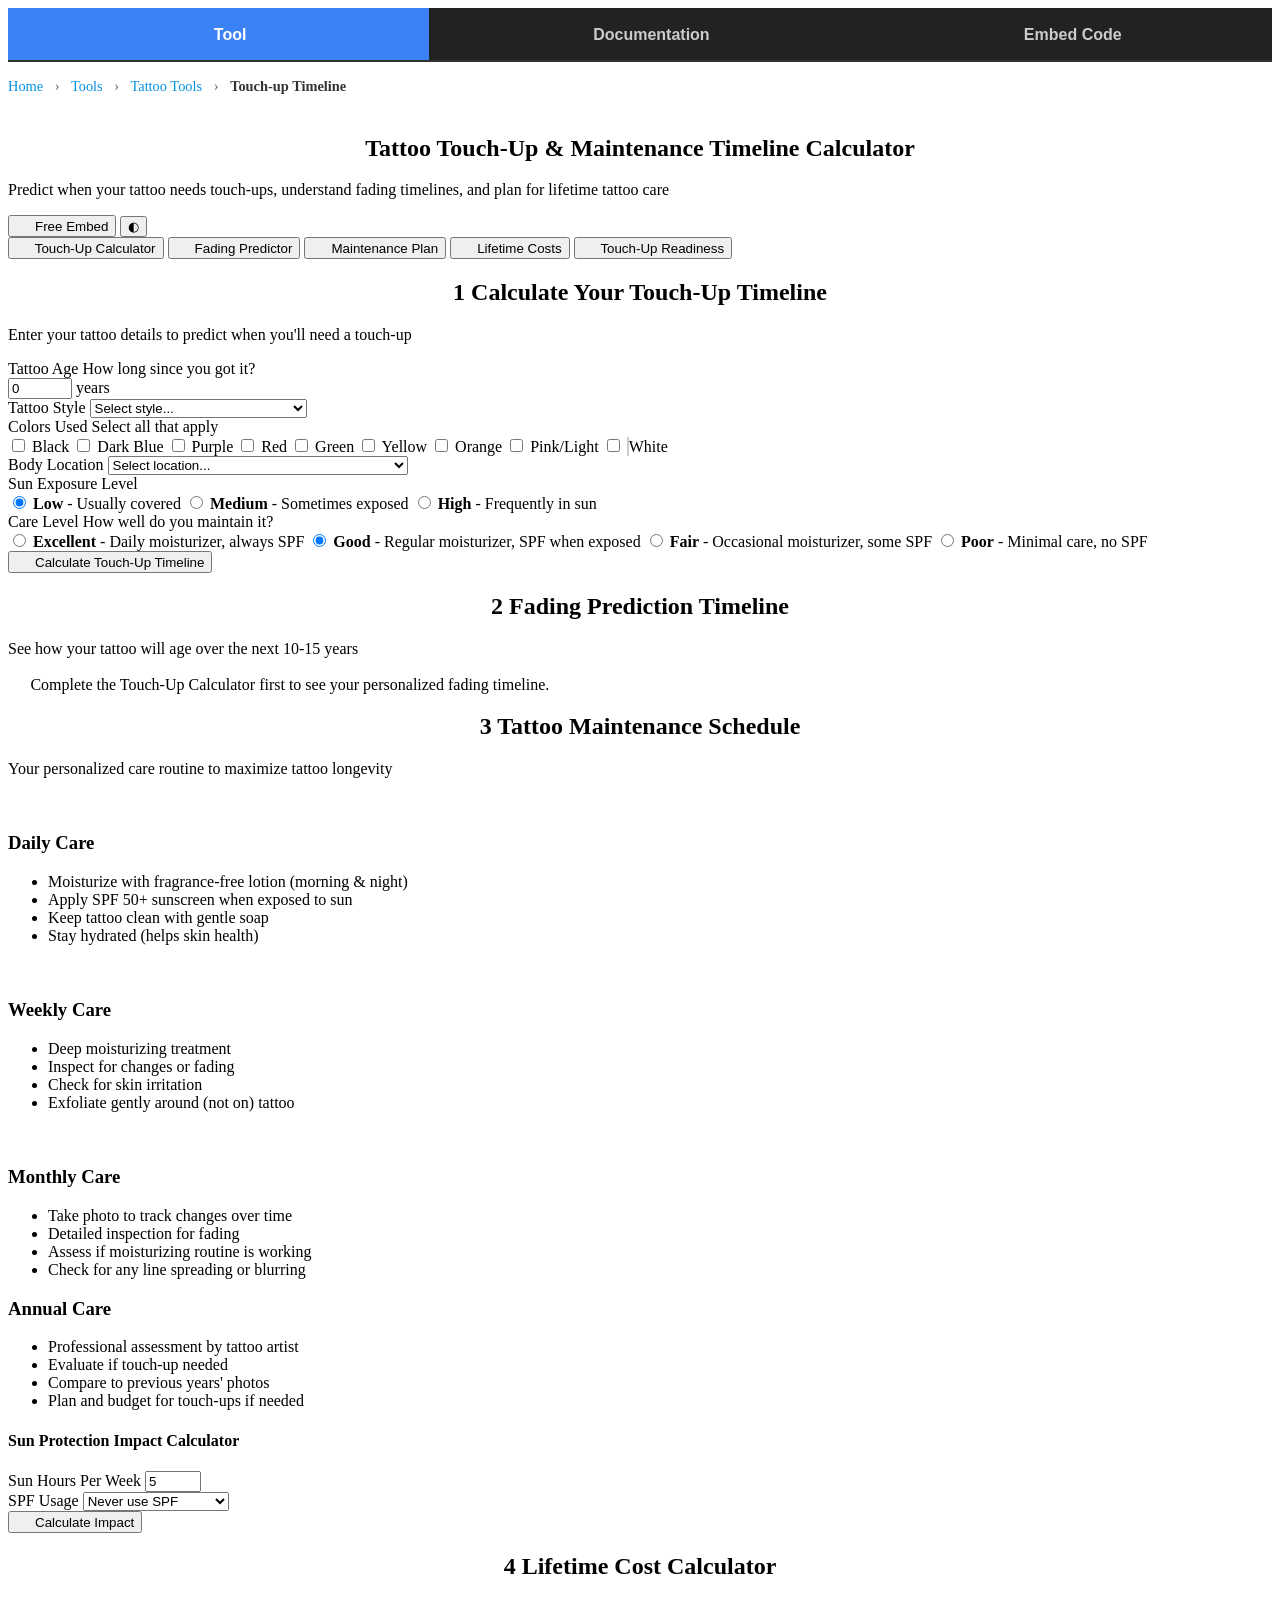
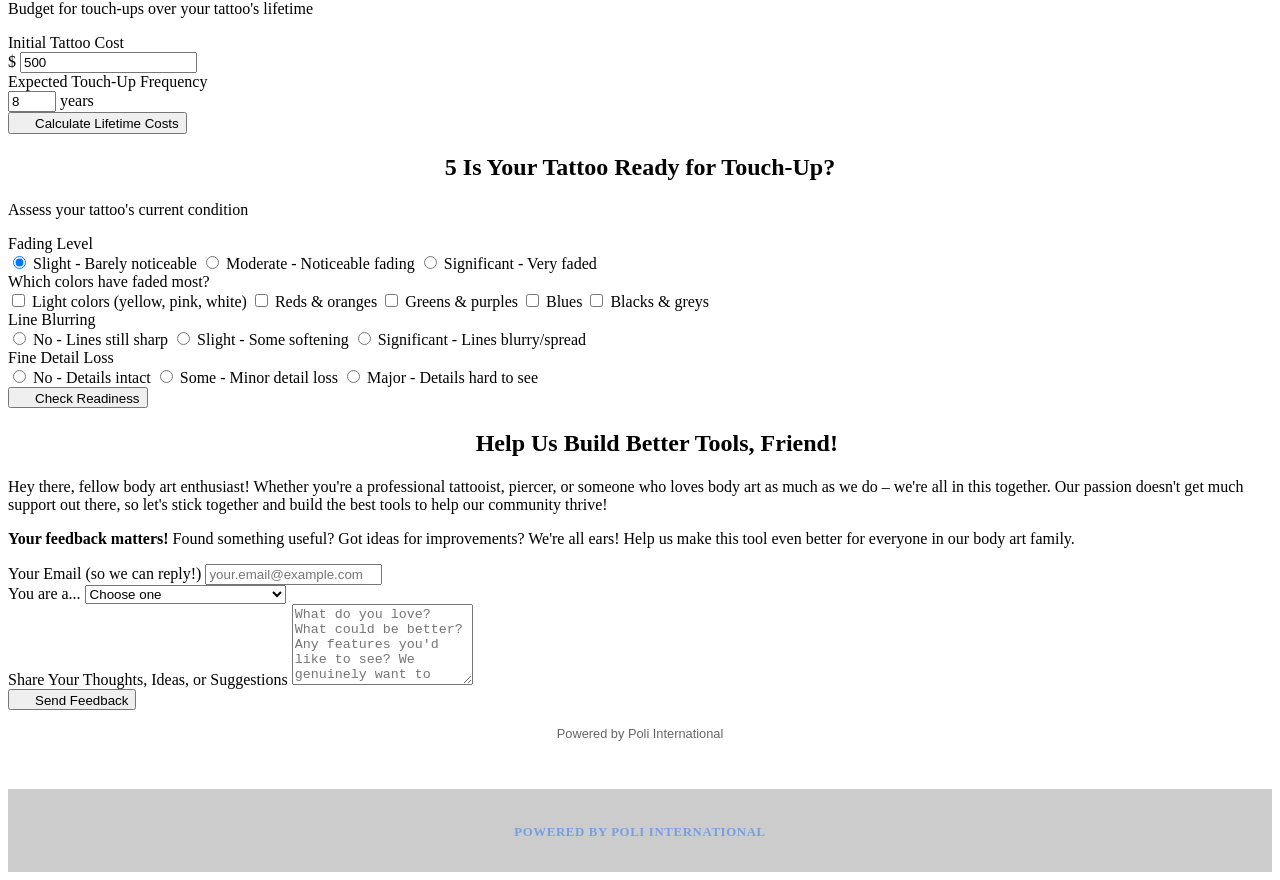
==== commit 7244df51: "sync index.html from the live site The website copy of this tool moved on and the repo did not, so a" ====
--- a/index.html
+++ b/index.html
@@ -1,1058 +1,1058 @@
-<!DOCTYPE html>
-<html lang="en">
-<head>
-  <meta name="robots" content="noindex, nofollow">
-    <meta charset="UTF-8">
-    <meta name="viewport" content="width=device-width, initial-scale=1.0">
-
-    <!-- Primary Meta Tags -->
-    <title>Tattoo Touch-Up Timeline Calculator - When Do Tattoos Need Touch-Ups? | Free Tool</title>
-    <meta name="title" content="Tattoo Touch-Up Timeline Calculator - When Do Tattoos Need Touch-Ups? | Free Tool">
-    <meta name="description" content="FREE tattoo touch-up calculator predicts when tattoos fade and need touch-ups. Calculate longevity based on style, colors, placement, sun exposure. Plan maintenance & costs. Used by 10,000+ tattoo enthusiasts.">
-    <meta name="keywords" content="tattoo touch up calculator, when do tattoos need touch ups, tattoo fading timeline, how long do tattoos last, tattoo maintenance calculator, tattoo longevity predictor, color tattoo fading, tattoo care guide, touch up frequency, tattoo aging, watercolor tattoo lifespan, black and grey tattoo durability, tattoo cost calculator, lifetime tattoo maintenance, tattoo sun damage, SPF for tattoos, tattoo touch up cost, when to get tattoo touched up, tattoo readiness checker, professional tattoo tools">
-    <meta name="author" content="Poli International - Professional Tattoo & Piercing Supplies">
-    <meta name="language" content="English">
-    <meta name="revisit-after" content="7 days">
-    <link rel="canonical" href="https://poliinternational.com/standalone-tools/touch-up-timeline/">
-
-    <!-- Open Graph / Facebook -->
-    <meta property="og:type" content="website">
-    <meta property="og:url" content="https://poliinternational.com/standalone-tools/touch-up-timeline/">
-    <meta property="og:title" content="Free Tattoo Touch-Up Timeline Calculator - Predict When Your Tattoo Needs Touch-Ups">
-    <meta property="og:description" content="Calculate when your tattoo will fade and need touch-ups. Professional tool analyzes style, colors, placement, sun exposure, and care. Get personalized maintenance plans and cost estimates. 100% free!">
-    <meta property="og:image" content="https://poliinternational.com/standalone-tools/touch-up-timeline/images/Poli-International-Co.webp">
-    <meta property="og:image:width" content="1200">
-    <meta property="og:image:height" content="630">
-    <meta property="og:site_name" content="Poli International">
-    <meta property="og:locale" content="en_US">
-
-    <!-- Twitter Card -->
-    <meta name="twitter:card" content="summary_large_image">
-    <meta name="twitter:url" content="https://poliinternational.com/standalone-tools/touch-up-timeline/">
-    <meta name="twitter:title" content="Free Tattoo Touch-Up Timeline Calculator - Predict Tattoo Fading">
-    <meta name="twitter:description" content="Calculate when your tattoo needs touch-ups. Analyzes style, colors, placement & care. Get maintenance plans & cost estimates. Free professional tool!">
-    <meta name="twitter:image" content="https://poliinternational.com/standalone-tools/touch-up-timeline/images/Poli-International-Co.webp">
-
-    <!-- Additional SEO Tags -->
-    <meta name="theme-color" content="#3B82F6">
-    <meta name="apple-mobile-web-app-capable" content="yes">
-    <meta name="apple-mobile-web-app-status-bar-style" content="black-translucent">
-    <meta name="format-detection" content="telephone=no">
-
-    <!-- Schema.org Structured Data (JSON-LD) -->
-    <script type="application/ld+json">
-{
-  "@context": "https://schema.org",
-  "@graph": [
-    {
-      "@type": "WebApplication",
-      "name": "Touch Up Timeline",
-      "url": "https://poliinternational.com/touch-up-timeline/",
-      "applicationCategory": "DesignApplication",
-      "operatingSystem": "Web Browser",
-      "offers": {
-        "@type": "Offer",
-        "price": "0",
-        "priceCurrency": "USD"
-      },
-      "featureList": [
-        "Free Professional Tool",
-        "Mobile Responsive",
-        "No Attribution Required",
-        "Studio Ready"
-      ],
-      "author": {
-        "@type": "Person",
-        "name": "Patrick Poli",
-        "url": "https://poliinternational.com/patrick-poli-ceo/",
-        "jobTitle": "CEO & Innovator"
-      },
-      "creator": {
-        "@type": "Organization",
-        "name": "Poli International",
-        "url": "https://poliinternational.com"
-      }
-    },
-    {
-      "@type": "BreadcrumbList",
-      "itemListElement": [
-        {
-          "@type": "ListItem",
-          "position": 1,
-          "name": "Home",
-          "item": "https://poliinternational.com/"
-        },
-        {
-          "@type": "ListItem",
-          "position": 2,
-          "name": "Tools",
-          "item": "https://poliinternational.com/tools/"
-        },
-        {
-          "@type": "ListItem",
-          "position": 3,
-          "name": "Touch Up Timeline",
-          "item": "https://poliinternational.com/touch-up-timeline/"
-        }
-      ]
-    }
-  ]
-}
-</script>
-
-    <!-- Breadcrumb Structured Data -->
-    <script type="application/ld+json">
-    {
-      "@context": "https://schema.org",
-      "@type": "BreadcrumbList",
-      "itemListElement": [
-        {
-          "@type": "ListItem",
-          "position": 1,
-          "name": "Home",
-          "item": "https://poliinternational.com"
-        },
-        {
-          "@type": "ListItem",
-          "position": 2,
-          "name": "Professional Tools",
-          "item": "https://poliinternational.com/standalone-tools/"
-        },
-        {
-          "@type": "ListItem",
-          "position": 3,
-          "name": "Tattoo Touch-Up Timeline Calculator",
-          "item": "https://poliinternational.com/standalone-tools/touch-up-timeline/"
-        }
-      ]
-    }
-    </script>
-
-    <!-- FAQ Structured Data -->
-    <script type="application/ld+json">
-    {
-      "@context": "https://schema.org",
-      "@type": "FAQPage",
-      "mainEntity": [
-        {
-          "@type": "Question",
-          "name": "How long do tattoos last before needing a touch-up?",
-          "acceptedAnswer": {
-            "@type": "Answer",
-            "text": "Tattoo longevity varies from 4-12 years depending on style, colors, placement, sun exposure, and care. Tribal/blackwork tattoos last longest (10-12 years), while watercolor and fine line tattoos may need touch-ups every 4-5 years. Excellent care can extend tattoo life by 30-50%."
-          }
-        },
-        {
-          "@type": "Question",
-          "name": "Which tattoo colors fade fastest?",
-          "acceptedAnswer": {
-            "@type": "Answer",
-            "text": "White, yellow, and light pink fade fastest (2-3 years). Orange and purple fade moderately (4-5 years). Red and green last 6-7 years. Dark blue lasts 8 years. Black is most durable, lasting 10+ years. Always use SPF 50+ to protect colored tattoos."
-          }
-        },
-        {
-          "@type": "Question",
-          "name": "How much does a tattoo touch-up cost?",
-          "acceptedAnswer": {
-            "@type": "Answer",
-            "text": "Touch-ups typically cost 40-60% of the original tattoo price. For a $500 tattoo, expect touch-ups around $200-300. Over 30 years with touch-ups every 8 years, total maintenance costs approximately $1,000-1,500. Good care reduces touch-up frequency and saves money."
-          }
-        },
-        {
-          "@type": "Question",
-          "name": "Does sun exposure make tattoos fade faster?",
-          "acceptedAnswer": {
-            "@type": "Answer",
-            "text": "Yes. Sun exposure is the #1 cause of tattoo fading, accelerating fading by 40-60%. UV rays break down ink pigments. Always apply SPF 50+ sunscreen to tattoos when exposed to sun. High sun exposure without SPF can reduce tattoo life by 3-5 years."
-          }
-        },
-        {
-          "@type": "Question",
-          "name": "When should I get my tattoo touched up?",
-          "acceptedAnswer": {
-            "@type": "Answer",
-            "text": "Get a touch-up when you notice significant color fading, line blurring, or detail loss. Most tattoos benefit from touch-ups every 5-10 years. Schedule consultation 6-12 months before severe fading occurs. Our calculator provides personalized timing based on your specific tattoo."
-          }
-        }
-      ]
-    }
-    </script>
-
-    <link rel="stylesheet" href="/tools/touch-up-timeline/css/style.css">
-<style>
-/* Breadcrumb Styles */
-.breadcrumb-nav {
-    padding: 1rem 0;
-    margin-bottom: 1.5rem;
-    font-size: 0.9rem;
-}
-
-.breadcrumb-nav a {
-    color: #0693e3;
-    text-decoration: none;
-    transition: color 0.3s;
-}
-
-.breadcrumb-nav a:hover {
-    color: #0575be;
-    text-decoration: underline;
-}
-
-.breadcrumb-nav span {
-    color: #666;
-    margin: 0 0.5rem;
-}
-
-.breadcrumb-nav strong {
-    color: #333;
-}
-
-/* Dark mode breadcrumb */
-body.dark-mode .breadcrumb-nav span {
-    color: #999;
-}
-
-body.dark-mode .breadcrumb-nav a {
-    color: #60a5fa;
-}
-
-body.dark-mode .breadcrumb-nav strong {
-    color: #e0e0e0;
-}
-</style>
-
-  <script src="/js/input-guards.js"></script>
-<link rel="stylesheet" href="/tools/shared/print.css" media="print">
-  <link rel="stylesheet" href="/tools/shared/a11y.css">
-  </head>
-<body>
-    <!-- Tool Tabs -->
-    <div class="tool-tabs" style="display:flex !important;background:#1a1a1a;border-bottom:2px solid #333;position:relative;z-index:999999;">
-        <button class="tool-tab active" data-tab="tool" style="flex:1;padding:1rem;background:#3B82F6;color:#fff;border:none;cursor:pointer;font-size:1rem;font-weight:600;">🧮 Tool</button>
-        <button class="tool-tab" data-tab="docs" style="flex:1;padding:1rem;background:#222;color:#ccc;border:none;cursor:pointer;font-size:1rem;font-weight:600;">📖 Documentation</button>
-        <button class="tool-tab" data-tab="embed" style="flex:1;padding:1rem;background:#222;color:#ccc;border:none;cursor:pointer;font-size:1rem;font-weight:600;">⚡ Embed Code</button>
-    </div>
-    
-    <!-- Tab Content: Tool -->
-    <div id="tab-tool" class="wrapper-tab-content">
-
-<nav class="breadcrumb-nav" aria-label="Breadcrumb">
-    <a href="https://poliinternational.com/">Home</a>
-    <span>›</span>
-    <a href="https://poliinternational.com/tools/">Tools</a>
-    <span>›</span>
-    <a href="https://poliinternational.com/tools/#tattoo-tools">Tattoo Tools</a>
-    <span>›</span>
-    <strong>Touch-up Timeline</strong>
-</nav>
-
-    <div class="touch-up-timeline">
-
-        <!-- STANDARD HEADER (SKILL.md compliant) -->
-        <header class="touch-up-timeline__header">
-            <div class="touch-up-timeline__header-content">
-                
-                <div class="touch-up-timeline__title-group">
-                    <h2 class="touch-up-timeline__header-title" style="text-align: center;">Tattoo Touch-Up & Maintenance Timeline Calculator</h2>
-                    <p class="touch-up-timeline__header-subtitle">
-                        Predict when your tattoo needs touch-ups, understand fading timelines, and plan for lifetime tattoo care
-                    </p>
-                </div>
-                <div class="touch-up-timeline__header-buttons">
-                    <button id="embedBtn" class="touch-up-timeline__embed-button">
-                        <span class="embed-icon">⚡</span>
-                        <span class="embed-text">Free Embed</span>
-                    </button>
-                    <button id="darkModeToggle" class="touch-up-timeline__dark-mode-toggle">
-                        <span class="dark-mode-icon">◐</span>
-                    </button>
-                </div>
-            </div>
-        </header>
-
-        <!-- MAIN TOOL -->
-        <main class="touch-up-timeline__main">
-            <div class="touch-up-timeline__container">
-
-                <!-- QUICK START TABS -->
-                <section class="touch-up-timeline__tabs">
-                    <button class="touch-up-timeline__tab touch-up-timeline__tab--active" data-tab="calculator">
-                        ⏱️ Touch-Up Calculator
-                    </button>
-                    <button class="touch-up-timeline__tab" data-tab="fading">
-                        📉 Fading Predictor
-                    </button>
-                    <button class="touch-up-timeline__tab" data-tab="maintenance">
-                        📋 Maintenance Plan
-                    </button>
-                    <button class="touch-up-timeline__tab" data-tab="cost">
-                        💰 Lifetime Costs
-                    </button>
-                    <button class="touch-up-timeline__tab" data-tab="readiness">
-                        ✅ Touch-Up Readiness
-                    </button>
-                </section>
-
-                <!-- TAB 1: TOUCH-UP TIMELINE CALCULATOR -->
-                <div id="tab-calculator" class="touch-up-timeline__tab-content touch-up-timeline__tab-content--active">
-                    <section class="touch-up-timeline__section">
-                        <h2 class="touch-up-timeline__section-title" style="text-align: center;">
-                            <span class="touch-up-timeline__step-number">1</span>
-                            Calculate Your Touch-Up Timeline
-                        </h2>
-                        <p class="touch-up-timeline__section-subtitle">
-                            Enter your tattoo details to predict when you'll need a touch-up
-                        </p>
-
-                        <form id="touchUpForm" class="touch-up-timeline__form">
-                            <div class="touch-up-timeline__form-grid">
-                                <!-- Tattoo Age -->
-                                <div class="touch-up-timeline__form-group">
-                                    <label class="touch-up-timeline__label">
-                                        <span class="touch-up-timeline__label-text">Tattoo Age</span>
-                                        <span class="touch-up-timeline__label-help">How long since you got it?</span>
-                                    </label>
-                                    <div class="touch-up-timeline__input-with-unit">
-                                        <input type="number" id="tattooAge" class="touch-up-timeline__input" step="0.5" min="0" max="50" value="0" required>
-                                        <span class="touch-up-timeline__unit">years</span>
-                                    </div>
-                                </div>
-
-                                <!-- Tattoo Style -->
-                                <div class="touch-up-timeline__form-group">
-                                    <label class="touch-up-timeline__label">
-                                        <span class="touch-up-timeline__label-text">Tattoo Style</span>
-                                    </label>
-                                    <select id="tattooStyle" class="touch-up-timeline__select" required>
-                                        <option value="">Select style...</option>
-                                        <option value="black_and_grey">Black & Grey</option>
-                                        <option value="traditional_color">Traditional / American Traditional</option>
-                                        <option value="color_realism">Color Realism</option>
-                                        <option value="black_realism">Black & Grey Realism</option>
-                                        <option value="watercolor">Watercolor</option>
-                                        <option value="fine_line">Fine Line / Single Needle</option>
-                                        <option value="tribal_blackwork">Tribal / Solid Blackwork</option>
-                                        <option value="script_text">Script / Lettering</option>
-                                    </select>
-                                </div>
-
-                                <!-- Colors Used -->
-                                <div class="touch-up-timeline__form-group touch-up-timeline__form-group--full">
-                                    <label class="touch-up-timeline__label">
-                                        <span class="touch-up-timeline__label-text">Colors Used</span>
-                                        <span class="touch-up-timeline__label-help">Select all that apply</span>
-                                    </label>
-                                    <div class="touch-up-timeline__checkbox-grid">
-                                        <label class="touch-up-timeline__checkbox">
-                                            <input type="checkbox" name="colors" value="black">
-                                            <span class="touch-up-timeline__checkbox-label">
-                                                <span class="touch-up-timeline__color-swatch" style="background: #000;"></span>
-                                                Black
-                                            </span>
-                                        </label>
-                                        <label class="touch-up-timeline__checkbox">
-                                            <input type="checkbox" name="colors" value="dark_blue">
-                                            <span class="touch-up-timeline__checkbox-label">
-                                                <span class="touch-up-timeline__color-swatch" style="background: #1E40AF;"></span>
-                                                Dark Blue
-                                            </span>
-                                        </label>
-                                        <label class="touch-up-timeline__checkbox">
-                                            <input type="checkbox" name="colors" value="purple">
-                                            <span class="touch-up-timeline__checkbox-label">
-                                                <span class="touch-up-timeline__color-swatch" style="background: #7C3AED;"></span>
-                                                Purple
-                                            </span>
-                                        </label>
-                                        <label class="touch-up-timeline__checkbox">
-                                            <input type="checkbox" name="colors" value="red">
-                                            <span class="touch-up-timeline__checkbox-label">
-                                                <span class="touch-up-timeline__color-swatch" style="background: #DC2626;"></span>
-                                                Red
-                                            </span>
-                                        </label>
-                                        <label class="touch-up-timeline__checkbox">
-                                            <input type="checkbox" name="colors" value="green">
-                                            <span class="touch-up-timeline__checkbox-label">
-                                                <span class="touch-up-timeline__color-swatch" style="background: #10B981;"></span>
-                                                Green
-                                            </span>
-                                        </label>
-                                        <label class="touch-up-timeline__checkbox">
-                                            <input type="checkbox" name="colors" value="yellow">
-                                            <span class="touch-up-timeline__checkbox-label">
-                                                <span class="touch-up-timeline__color-swatch" style="background: #FCD34D;"></span>
-                                                Yellow
-                                            </span>
-                                        </label>
-                                        <label class="touch-up-timeline__checkbox">
-                                            <input type="checkbox" name="colors" value="orange">
-                                            <span class="touch-up-timeline__checkbox-label">
-                                                <span class="touch-up-timeline__color-swatch" style="background: #F97316;"></span>
-                                                Orange
-                                            </span>
-                                        </label>
-                                        <label class="touch-up-timeline__checkbox">
-                                            <input type="checkbox" name="colors" value="pink_light_colors">
-                                            <span class="touch-up-timeline__checkbox-label">
-                                                <span class="touch-up-timeline__color-swatch" style="background: #FCA5A5;"></span>
-                                                Pink/Light
-                                            </span>
-                                        </label>
-                                        <label class="touch-up-timeline__checkbox">
-                                            <input type="checkbox" name="colors" value="white">
-                                            <span class="touch-up-timeline__checkbox-label">
-                                                <span class="touch-up-timeline__color-swatch" style="background: #FFF; border: 1px solid #ccc;"></span>
-                                                White
-                                            </span>
-                                        </label>
-                                    </div>
-                                </div>
-
-                                <!-- Body Location -->
-                                <div class="touch-up-timeline__form-group">
-                                    <label class="touch-up-timeline__label">
-                                        <span class="touch-up-timeline__label-text">Body Location</span>
-                                    </label>
-                                    <select id="bodyLocation" class="touch-up-timeline__select" required>
-                                        <option value="">Select location...</option>
-                                        <option value="covered_areas">Covered Areas (Torso, Upper Arms, Thighs)</option>
-                                        <option value="occasionally_exposed">Occasionally Exposed (Forearms, Lower Legs)</option>
-                                        <option value="frequently_exposed">Frequently Exposed (Hands, Face, Neck)</option>
-                                        <option value="high_friction">High Friction (Feet, Hands, Fingers)</option>
-                                    </select>
-                                </div>
-
-                                <!-- Sun Exposure -->
-                                <div class="touch-up-timeline__form-group">
-                                    <label class="touch-up-timeline__label">
-                                        <span class="touch-up-timeline__label-text">Sun Exposure Level</span>
-                                    </label>
-                                    <div class="touch-up-timeline__radio-group">
-                                        <label class="touch-up-timeline__radio">
-                                            <input type="radio" name="sunExposure" value="low" checked>
-                                            <span class="touch-up-timeline__radio-label">
-                                                <strong>Low</strong> - Usually covered
-                                            </span>
-                                        </label>
-                                        <label class="touch-up-timeline__radio">
-                                            <input type="radio" name="sunExposure" value="medium">
-                                            <span class="touch-up-timeline__radio-label">
-                                                <strong>Medium</strong> - Sometimes exposed
-                                            </span>
-                                        </label>
-                                        <label class="touch-up-timeline__radio">
-                                            <input type="radio" name="sunExposure" value="high">
-                                            <span class="touch-up-timeline__radio-label">
-                                                <strong>High</strong> - Frequently in sun
-                                            </span>
-                                        </label>
-                                    </div>
-                                </div>
-
-                                <!-- Care Level -->
-                                <div class="touch-up-timeline__form-group">
-                                    <label class="touch-up-timeline__label">
-                                        <span class="touch-up-timeline__label-text">Care Level</span>
-                                        <span class="touch-up-timeline__label-help">How well do you maintain it?</span>
-                                    </label>
-                                    <div class="touch-up-timeline__radio-group">
-                                        <label class="touch-up-timeline__radio">
-                                            <input type="radio" name="careLevel" value="excellent">
-                                            <span class="touch-up-timeline__radio-label">
-                                                <strong>Excellent</strong> - Daily moisturizer, always SPF
-                                            </span>
-                                        </label>
-                                        <label class="touch-up-timeline__radio">
-                                            <input type="radio" name="careLevel" value="good" checked>
-                                            <span class="touch-up-timeline__radio-label">
-                                                <strong>Good</strong> - Regular moisturizer, SPF when exposed
-                                            </span>
-                                        </label>
-                                        <label class="touch-up-timeline__radio">
-                                            <input type="radio" name="careLevel" value="fair">
-                                            <span class="touch-up-timeline__radio-label">
-                                                <strong>Fair</strong> - Occasional moisturizer, some SPF
-                                            </span>
-                                        </label>
-                                        <label class="touch-up-timeline__radio">
-                                            <input type="radio" name="careLevel" value="poor">
-                                            <span class="touch-up-timeline__radio-label">
-                                                <strong>Poor</strong> - Minimal care, no SPF
-                                            </span>
-                                        </label>
-                                    </div>
-                                </div>
-                            </div>
-
-                            <button type="submit" class="touch-up-timeline__btn touch-up-timeline__btn--primary">
-                                ⏱️ Calculate Touch-Up Timeline
-                            </button>
-                        </form>
-
-                        <!-- Results Section -->
-                        <div id="touchUpResults" class="touch-up-timeline__results" style="display: none;">
-                            <h3 class="touch-up-timeline__results-title">Your Touch-Up Timeline</h3>
-
-                            <!-- Urgency Indicator -->
-                            <div id="urgencyIndicator" class="touch-up-timeline__urgency-card">
-                                <div class="touch-up-timeline__urgency-icon">⏰</div>
-                                <div class="touch-up-timeline__urgency-content">
-                                    <h4 id="urgencyLevel" class="touch-up-timeline__urgency-level"></h4>
-                                    <p id="urgencyMessage" class="touch-up-timeline__urgency-message"></p>
-                                </div>
-                            </div>
-
-                            <!-- Timeline Stats -->
-                            <div class="touch-up-timeline__results-grid">
-                                <div class="touch-up-timeline__result-card">
-                                    <div class="touch-up-timeline__result-icon">📅</div>
-                                    <div class="touch-up-timeline__result-label">Current Age</div>
-                                    
-                                </div>
-                                <div class="touch-up-timeline__result-card touch-up-timeline__result-card--highlight">
-                                    <div class="touch-up-timeline__result-icon">⏱️</div>
-                                    <div class="touch-up-timeline__result-label">Touch-Up Recommended In</div>
-                                    
-                                </div>
-                                <div class="touch-up-timeline__result-card">
-                                    <div class="touch-up-timeline__result-icon">📊</div>
-                                    <div class="touch-up-timeline__result-label">Fading Progress</div>
-                                    
-                                </div>
-                            </div>
-
-                            <!-- Fading Order -->
-                            <div class="touch-up-timeline__fading-order">
-                                <h4 class="touch-up-timeline__subsection-title">What Fades First</h4>
-                                
-                            </div>
-
-                            <!-- Recommendations -->
-                            <div class="touch-up-timeline__recommendations">
-                                <h4 class="touch-up-timeline__subsection-title">Recommendations</h4>
-                                
-                            </div>
-                        </div>
-                    </section>
-                </div>
-
-                <!-- TAB 2: FADING PREDICTOR -->
-                <div id="tab-fading" class="touch-up-timeline__tab-content">
-                    <section class="touch-up-timeline__section">
-                        <h2 class="touch-up-timeline__section-title" style="text-align: center;">
-                            <span class="touch-up-timeline__step-number">2</span>
-                            Fading Prediction Timeline
-                        </h2>
-                        <p class="touch-up-timeline__section-subtitle">
-                            See how your tattoo will age over the next 10-15 years
-                        </p>
-
-                        <div class="touch-up-timeline__info-card">
-                            <p>📊 Complete the Touch-Up Calculator first to see your personalized fading timeline.</p>
-                        </div>
-
-                        <div id="fadingPrediction" class="touch-up-timeline__prediction" style="display: none;">
-                            <div class="touch-up-timeline__timeline">
-                                <h4 class="touch-up-timeline__subsection-title">Your Tattoo Over Time</h4>
-                                
-                            </div>
-
-                            <div class="touch-up-timeline__comparison">
-                                <h4 class="touch-up-timeline__subsection-title">With Care vs. Without Care</h4>
-                                
-                            </div>
-                        </div>
-                    </section>
-                </div>
-
-                <!-- TAB 3: MAINTENANCE PLANNER -->
-                <div id="tab-maintenance" class="touch-up-timeline__tab-content">
-                    <section class="touch-up-timeline__section">
-                        <h2 class="touch-up-timeline__section-title" style="text-align: center;">
-                            <span class="touch-up-timeline__step-number">3</span>
-                            Tattoo Maintenance Schedule
-                        </h2>
-                        <p class="touch-up-timeline__section-subtitle">
-                            Your personalized care routine to maximize tattoo longevity
-                        </p>
-
-                        <div class="touch-up-timeline__maintenance-schedule">
-                            <!-- Daily Care -->
-                            <div class="touch-up-timeline__maintenance-card">
-                                <div class="touch-up-timeline__maintenance-header">
-                                    <span class="touch-up-timeline__maintenance-icon">☀️</span>
-                                    <h3 class="touch-up-timeline__maintenance-title">Daily Care</h3>
-                                </div>
-                                <ul class="touch-up-timeline__maintenance-list">
-                                    <li>Moisturize with fragrance-free lotion (morning & night)</li>
-                                    <li>Apply SPF 50+ sunscreen when exposed to sun</li>
-                                    <li>Keep tattoo clean with gentle soap</li>
-                                    <li>Stay hydrated (helps skin health)</li>
-                                </ul>
-                            </div>
-
-                            <!-- Weekly Care -->
-                            <div class="touch-up-timeline__maintenance-card">
-                                <div class="touch-up-timeline__maintenance-header">
-                                    <span class="touch-up-timeline__maintenance-icon">📆</span>
-                                    <h3 class="touch-up-timeline__maintenance-title">Weekly Care</h3>
-                                </div>
-                                <ul class="touch-up-timeline__maintenance-list">
-                                    <li>Deep moisturizing treatment</li>
-                                    <li>Inspect for changes or fading</li>
-                                    <li>Check for skin irritation</li>
-                                    <li>Exfoliate gently around (not on) tattoo</li>
-                                </ul>
-                            </div>
-
-                            <!-- Monthly Care -->
-                            <div class="touch-up-timeline__maintenance-card">
-                                <div class="touch-up-timeline__maintenance-header">
-                                    <span class="touch-up-timeline__maintenance-icon">📅</span>
-                                    <h3 class="touch-up-timeline__maintenance-title">Monthly Care</h3>
-                                </div>
-                                <ul class="touch-up-timeline__maintenance-list">
-                                    <li>Take photo to track changes over time</li>
-                                    <li>Detailed inspection for fading</li>
-                                    <li>Assess if moisturizing routine is working</li>
-                                    <li>Check for any line spreading or blurring</li>
-                                </ul>
-                            </div>
-
-                            <!-- Annual Care -->
-                            <div class="touch-up-timeline__maintenance-card">
-                                <div class="touch-up-timeline__maintenance-header">
-                                    <span class="touch-up-timeline__maintenance-icon">🗓️</span>
-                                    <h3 class="touch-up-timeline__maintenance-title">Annual Care</h3>
-                                </div>
-                                <ul class="touch-up-timeline__maintenance-list">
-                                    <li>Professional assessment by tattoo artist</li>
-                                    <li>Evaluate if touch-up needed</li>
-                                    <li>Compare to previous years' photos</li>
-                                    <li>Plan and budget for touch-ups if needed</li>
-                                </ul>
-                            </div>
-                        </div>
-
-                        <!-- Sun Protection Calculator -->
-                        <div class="touch-up-timeline__sun-damage">
-                            <h4 class="touch-up-timeline__subsection-title">Sun Protection Impact Calculator</h4>
-
-                            <form id="sunDamageForm" class="touch-up-timeline__mini-form">
-                                <div class="touch-up-timeline__form-row">
-                                    <div class="touch-up-timeline__form-group">
-                                        <label class="touch-up-timeline__label">Sun Hours Per Week</label>
-                                        <input type="number" id="sunHours" class="touch-up-timeline__input" min="0" max="100" value="5" step="1">
-                                    </div>
-                                    <div class="touch-up-timeline__form-group">
-                                        <label class="touch-up-timeline__label">SPF Usage</label>
-                                        <select id="spfUsage" class="touch-up-timeline__select">
-                                            <option value="never">Never use SPF</option>
-                                            <option value="sometimes">Sometimes use SPF</option>
-                                            <option value="always">Always use SPF 50+</option>
-                                        </select>
-                                    </div>
-                                    <button type="button" id="calculateSun" class="touch-up-timeline__btn touch-up-timeline__btn--secondary">
-                                        ☀️ Calculate Impact
-                                    </button>
-                                </div>
-                            </form>
-
-                            <div id="sunDamageResults" class="touch-up-timeline__sun-results" style="display: none;">
-                                <div class="touch-up-timeline__sun-stats">
-                                    <div class="touch-up-timeline__sun-stat">
-                                        <div class="touch-up-timeline__sun-stat-label">Fading Acceleration</div>
-                                        
-                                    </div>
-                                    <div class="touch-up-timeline__sun-stat">
-                                        <div class="touch-up-timeline__sun-stat-label">Years of Life Lost</div>
-                                        
-                                    </div>
-                                </div>
-                                
-                            </div>
-                        </div>
-                    </section>
-                </div>
-
-                <!-- TAB 4: LIFETIME COST PLANNER -->
-                <div id="tab-cost" class="touch-up-timeline__tab-content">
-                    <section class="touch-up-timeline__section">
-                        <h2 class="touch-up-timeline__section-title" style="text-align: center;">
-                            <span class="touch-up-timeline__step-number">4</span>
-                            Lifetime Cost Calculator
-                        </h2>
-                        <p class="touch-up-timeline__section-subtitle">
-                            Budget for touch-ups over your tattoo's lifetime
-                        </p>
-
-                        <form id="costForm" class="touch-up-timeline__form">
-                            <div class="touch-up-timeline__form-grid">
-                                <div class="touch-up-timeline__form-group">
-                                    <label class="touch-up-timeline__label">Initial Tattoo Cost</label>
-                                    <div class="touch-up-timeline__input-with-unit">
-                                        <span class="touch-up-timeline__unit-prefix">$</span>
-                                        <input type="number" id="initialCost" class="touch-up-timeline__input" min="0" step="50" value="500" required>
-                                    </div>
-                                </div>
-                                <div class="touch-up-timeline__form-group">
-                                    <label class="touch-up-timeline__label">Expected Touch-Up Frequency</label>
-                                    <div class="touch-up-timeline__input-with-unit">
-                                        <input type="number" id="touchUpFrequency" class="touch-up-timeline__input" min="1" max="20" step="1" value="8">
-                                        <span class="touch-up-timeline__unit">years</span>
-                                    </div>
-                                </div>
-                            </div>
-
-                            <button type="submit" class="touch-up-timeline__btn touch-up-timeline__btn--primary">
-                                💰 Calculate Lifetime Costs
-                            </button>
-                        </form>
-
-                        <div id="costResults" class="touch-up-timeline__results" style="display: none;">
-                            <h3 class="touch-up-timeline__results-title">30-Year Cost Projection</h3>
-
-                            <div class="touch-up-timeline__cost-summary">
-                                <div class="touch-up-timeline__cost-card touch-up-timeline__cost-card--total">
-                                    <div class="touch-up-timeline__cost-label">Total Lifetime Investment</div>
-                                    
-                                    <div class="touch-up-timeline__cost-breakdown">
-                                        <span id="initialCostDisplay"></span> initial + <span id="touchUpCostDisplay"></span> touch-ups
-                                    </div>
-                                </div>
-
-                                <div class="touch-up-timeline__cost-grid">
-                                    <div class="touch-up-timeline__cost-stat">
-                                        <div class="touch-up-timeline__cost-stat-label">Annual Cost</div>
-                                        
-                                    </div>
-                                    <div class="touch-up-timeline__cost-stat">
-                                        <div class="touch-up-timeline__cost-stat-label">Number of Touch-Ups</div>
-                                        
-                                    </div>
-                                    <div class="touch-up-timeline__cost-stat">
-                                        <div class="touch-up-timeline__cost-stat-label">Cost Per Touch-Up</div>
-                                        
-                                    </div>
-                                </div>
-                            </div>
-
-                            <div class="touch-up-timeline__cost-comparison">
-                                <h4 class="touch-up-timeline__subsection-title">Good Care vs. Poor Care</h4>
-                                <div class="touch-up-timeline__comparison-cards">
-                                    <div class="touch-up-timeline__comparison-card touch-up-timeline__comparison-card--good">
-                                        <h5>With Excellent Care</h5>
-                                        
-                                        
-                                        
-                                    </div>
-                                    <div class="touch-up-timeline__comparison-card touch-up-timeline__comparison-card--poor">
-                                        <h5>With Poor Care</h5>
-                                        
-                                        
-                                        
-                                    </div>
-                                </div>
-                            </div>
-
-                            <div class="touch-up-timeline__budget-tip">
-                                <h4 class="touch-up-timeline__subsection-title">💡 Budget Planning Tip</h4>
-                                <p id="budgetRecommendation"></p>
-                            </div>
-                        </div>
-                    </section>
-                </div>
-
-                <!-- TAB 5: TOUCH-UP READINESS CHECKER -->
-                <div id="tab-readiness" class="touch-up-timeline__tab-content">
-                    <section class="touch-up-timeline__section">
-                        <h2 class="touch-up-timeline__section-title" style="text-align: center;">
-                            <span class="touch-up-timeline__step-number">5</span>
-                            Is Your Tattoo Ready for Touch-Up?
-                        </h2>
-                        <p class="touch-up-timeline__section-subtitle">
-                            Assess your tattoo's current condition
-                        </p>
-
-                        <form id="readinessForm" class="touch-up-timeline__form">
-                            <div class="touch-up-timeline__readiness-questions">
-                                <!-- Fading Level -->
-                                <div class="touch-up-timeline__question">
-                                    <label class="touch-up-timeline__question-label">Fading Level</label>
-                                    <div class="touch-up-timeline__radio-group">
-                                        <label class="touch-up-timeline__radio">
-                                            <input type="radio" name="fadingLevel" value="slight" checked>
-                                            <span class="touch-up-timeline__radio-label">Slight - Barely noticeable</span>
-                                        </label>
-                                        <label class="touch-up-timeline__radio">
-                                            <input type="radio" name="fadingLevel" value="moderate">
-                                            <span class="touch-up-timeline__radio-label">Moderate - Noticeable fading</span>
-                                        </label>
-                                        <label class="touch-up-timeline__radio">
-                                            <input type="radio" name="fadingLevel" value="significant">
-                                            <span class="touch-up-timeline__radio-label">Significant - Very faded</span>
-                                        </label>
-                                    </div>
-                                </div>
-
-                                <!-- Color Loss -->
-                                <div class="touch-up-timeline__question">
-                                    <label class="touch-up-timeline__question-label">Which colors have faded most?</label>
-                                    <div class="touch-up-timeline__checkbox-group">
-                                        <label class="touch-up-timeline__checkbox">
-                                            <input type="checkbox" name="fadedColors" value="light_colors">
-                                            <span class="touch-up-timeline__checkbox-label">Light colors (yellow, pink, white)</span>
-                                        </label>
-                                        <label class="touch-up-timeline__checkbox">
-                                            <input type="checkbox" name="fadedColors" value="reds_oranges">
-                                            <span class="touch-up-timeline__checkbox-label">Reds & oranges</span>
-                                        </label>
-                                        <label class="touch-up-timeline__checkbox">
-                                            <input type="checkbox" name="fadedColors" value="greens_purples">
-                                            <span class="touch-up-timeline__checkbox-label">Greens & purples</span>
-                                        </label>
-                                        <label class="touch-up-timeline__checkbox">
-                                            <input type="checkbox" name="fadedColors" value="blues">
-                                            <span class="touch-up-timeline__checkbox-label">Blues</span>
-                                        </label>
-                                        <label class="touch-up-timeline__checkbox">
-                                            <input type="checkbox" name="fadedColors" value="blacks">
-                                            <span class="touch-up-timeline__checkbox-label">Blacks & greys</span>
-                                        </label>
-                                    </div>
-                                </div>
-
-                                <!-- Line Blurring -->
-                                <div class="touch-up-timeline__question">
-                                    <label class="touch-up-timeline__question-label">Line Blurring</label>
-                                    <div class="touch-up-timeline__radio-group">
-                                        <label class="touch-up-timeline__radio">
-                                            <input type="radio" name="lineBlurring" value="no">
-                                            <span class="touch-up-timeline__radio-label">No - Lines still sharp</span>
-                                        </label>
-                                        <label class="touch-up-timeline__radio">
-                                            <input type="radio" name="lineBlurring" value="slight">
-                                            <span class="touch-up-timeline__radio-label">Slight - Some softening</span>
-                                        </label>
-                                        <label class="touch-up-timeline__radio">
-                                            <input type="radio" name="lineBlurring" value="significant">
-                                            <span class="touch-up-timeline__radio-label">Significant - Lines blurry/spread</span>
-                                        </label>
-                                    </div>
-                                </div>
-
-                                <!-- Detail Loss -->
-                                <div class="touch-up-timeline__question">
-                                    <label class="touch-up-timeline__question-label">Fine Detail Loss</label>
-                                    <div class="touch-up-timeline__radio-group">
-                                        <label class="touch-up-timeline__radio">
-                                            <input type="radio" name="detailLoss" value="no">
-                                            <span class="touch-up-timeline__radio-label">No - Details intact</span>
-                                        </label>
-                                        <label class="touch-up-timeline__radio">
-                                            <input type="radio" name="detailLoss" value="some">
-                                            <span class="touch-up-timeline__radio-label">Some - Minor detail loss</span>
-                                        </label>
-                                        <label class="touch-up-timeline__radio">
-                                            <input type="radio" name="detailLoss" value="major">
-                                            <span class="touch-up-timeline__radio-label">Major - Details hard to see</span>
-                                        </label>
-                                    </div>
-                                </div>
-                            </div>
-
-                            <button type="submit" class="touch-up-timeline__btn touch-up-timeline__btn--primary">
-                                ✅ Check Readiness
-                            </button>
-                        </form>
-
-                        <div id="readinessResults" class="touch-up-timeline__results" style="display: none;">
-                            <h3 class="touch-up-timeline__results-title">Touch-Up Assessment</h3>
-
-                            <div id="readinessStatus" class="touch-up-timeline__readiness-status">
-                                <!-- Will be populated by JS -->
-                            </div>
-
-                            <div class="touch-up-timeline__readiness-details">
-                                <h4 class="touch-up-timeline__subsection-title">What Needs Attention</h4>
-                                <ul id="attentionList" class="touch-up-timeline__attention-list"></ul>
-                            </div>
-
-                            <div class="touch-up-timeline__readiness-action">
-                                <h4 class="touch-up-timeline__subsection-title">Next Steps</h4>
-                                <p id="nextSteps"></p>
-                            </div>
-                        </div>
-                    </section>
-                </div>
-
-            </div>
-        
-
-</div>
-    </div>
-
-    <!-- Tab Content: Documentation -->
-    <div id="tab-docs" class="wrapper-tab-content" style="display:none;padding:2rem 1rem;">
-        <iframe src="./documentation.html" style="width:100%;min-height:800px;border:none;background:#0f0f0f;"></iframe>
-    </div>
-
-    <!-- Tab Content: Embed -->
-    <div id="tab-embed" class="wrapper-tab-content" style="display:none;padding:2rem;text-align:center;">
-        <div style="background:#1a1a1a;padding:2rem;border-radius:8px;max-width:600px;margin:0 auto;">
-            <h2 style="color:#3B82F6;margin-bottom:1rem;">Embed This Tool</h2>
-            <p style="color:#ccc;margin-bottom:1rem;">Copy the code below to embed this tool on your website:</p>
-            <textarea id="embedCodeTab" style="width:100%;height:120px;background:#0f0f0f;color:#10B981;border:1px solid #333;border-radius:4px;padding:1rem;font-family:monospace;font-size:0.9rem;" readonly>&lt;iframe src="https://poliinternational.com/tools/touch-up-timeline/index.html" width="100%" height="1000" frameborder="0" style="border-radius:12px;"&gt;&lt;/iframe&gt;</textarea>
-            <button onclick="copyEmbedCode()" style="margin-top:1rem;padding:0.75rem 1.5rem;background:#3B82F6;color:#fff;border:none;border-radius:6px;cursor:pointer;font-weight:600;">📋 Copy Code</button>
-        </div>
-    </div>
-
-</main>
-
-        <!-- COMMUNITY FEEDBACK SECTION (REQUIRED) -->
-        <section class="community-feedback">
-            <div class="container">
-                <div class="feedback-card">
-                    <div class="feedback-header">
-                        <h2 class="feedback-title" style="text-align: center;">💬 Help Us Build Better Tools, Friend!</h2>
-                        <p class="feedback-subtitle">
-                            Hey there, fellow body art enthusiast! Whether you're a professional tattooist, piercer, or someone who loves body art as much as we do – we're all in this together.
-                            Our passion doesn't get much support out there, so let's stick together and build the best tools to help our community thrive!
-                        </p>
-                        <p class="feedback-callout">
-                            <strong>Your feedback matters!</strong> Found something useful? Got ideas for improvements? We're all ears!
-                            Help us make this tool even better for everyone in our body art family.
-                        </p>
-                    </div>
-
-                    <form class="feedback-form" id="feedbackForm">
-                        <div class="feedback-form-grid">
-                            <div class="form-group">
-                                <label for="userEmail" class="form-label">Your Email (so we can reply!)</label>
-                                <input type="email" id="userEmail" name="userEmail" class="form-input"
-                                       placeholder="your.email@example.com" required>
-                            </div>
-
-                            <div class="form-group">
-                                <label for="userRole" class="form-label">You are a...</label>
-                                <select id="userRole" name="userRole" class="form-select" required>
-                                    <option value="">Choose one</option>
-                                    <option value="tattoo_artist">Tattoo Artist</option>
-                                    <option value="piercer">Professional Piercer</option>
-                                    <option value="shop_owner">Shop Owner</option>
-                                    <option value="apprentice">Apprentice</option>
-                                    <option value="enthusiast">Body Art Enthusiast/Customer</option>
-                                    <option value="other">Other</option>
-                                </select>
-                            </div>
-                        </div>
-
-                        <div class="form-group">
-                            <label for="feedbackText" class="form-label">Share Your Thoughts, Ideas, or Suggestions</label>
-                            <textarea id="feedbackText" name="feedbackText" class="form-textarea"
-                                      placeholder="What do you love? What could be better? Any features you'd like to see? We genuinely want to hear from you!"
-                                      rows="5" required></textarea>
-                        </div>
-
-                        <div class="form-actions">
-                            <button type="submit" class="feedback-submit-btn">
-                                <span class="btn-icon">✉️</span>
-                                <span class="btn-text">Send Feedback</span>
-                            </button>
-                        </div>
-
-                        <!-- Success/Error Messages -->
-                        <div class="feedback-message feedback-message--success" id="feedbackSuccess" style="display: none;">
-                            <strong>🎉 Thank you, friend!</strong> Your feedback has been sent. We'll read it carefully and get back to you soon!
-                        </div>
-                        <div class="feedback-message feedback-message--error" id="feedbackError" style="display: none;">
-                            <strong>😔 Oops!</strong> Something went wrong. Please try again or email us directly at patrick@poli-international.com
-                        </div>
-                    </form>
-                </div>
-            </div>
-        </section>
-
-
-
-    </div>
-
-    <!-- EMBED MODAL -->
-    <div id="embedModal" class="modal" style="display: none;">
-        <div class="modal-content">
-            <span class="modal-close" id="modalClose">&times;</span>
-            <h2>Embed This Tool</h2>
-            <p>Copy this code to embed the Touch-Up Timeline Calculator on your website:</p>
-            <textarea id="embedCode" readonly></textarea>
-            <button id="copyEmbedCode" class="copy-btn">Copy Code</button>
-        </div>
-    </div>
-
-    <!-- SCRIPTS (REQUIRED) -->
-    <script src="/tools/touch-up-timeline/js/longevity-database.js"></script>
-    <script src="/tools/touch-up-timeline/js/calculators.js"></script>
-    <script src="/tools/touch-up-timeline/js/timeline.js"></script>
-    <script src="/tools/touch-up-timeline/js/common.js"></script>
-    <script src="/tools/touch-up-timeline/js/feedback.js"></script>
-
-<script>
-if (window.self !== window.top) {
-    var poliRoot = document.documentElement;
-    var poliApply = function (light) {
-        poliRoot.setAttribute('data-theme', light ? 'light' : 'dark');
-        var b = document.body;
-        if (b) {
-            b.classList.toggle('dark-mode', !light);
-            b.classList.toggle('light-mode', !!light);
-        }
-    };
-    poliApply(false);
-    document.addEventListener('DOMContentLoaded', function () {
-        poliApply(poliRoot.getAttribute('data-theme') === 'light');
-    });
-    window.addEventListener('message', function (e) {
-        if (e.data && e.data.type === 'poli-theme') {
-            poliApply(!!e.data.light);
-        }
-    });
-}
-</script>
-
-    <script>
-    // Tool Tabs Functionality
-    document.querySelectorAll('.tool-tab').forEach(tab => {
-        tab.addEventListener('click', () => {
-            document.querySelectorAll('.tool-tab').forEach(t => {
-                t.style.background = '#222';
-                t.style.color = '#ccc';
-            });
-            tab.style.background = '#3B82F6';
-            tab.style.color = '#fff';
-            const tabName = tab.dataset.tab;
-            document.querySelectorAll('.wrapper-tab-content').forEach(content => {
-                content.style.display = 'none';
-            });
-            document.getElementById('tab-' + tabName).style.display = 'block';
-        });
-    });
-
-    function copyEmbedCode() {
-        const textarea = document.getElementById('embedCodeTab');
-        textarea.select();
-        document.execCommand('copy');
-        alert('Copied to clipboard!');
-    }
-    </script>
-
-<div style="text-align:center;padding:1rem;opacity:0.6;font-size:0.8rem;font-family:sans-serif;">
-    <a href="https://poliinternational.com/tools/" target="_blank" rel="noopener" style="color:inherit;text-decoration:none;">Powered by Poli International</a>
-</div>
-
-    <div class="powered-by-footer" style="text-align: center; padding: 2rem 1rem; border-top: 1px solid rgba(255,255,255,0.05); margin-top: 2rem; background: rgba(0,0,0,0.2);">
-        <a href="https://poliinternational.com/touch-up-timeline/" target="_blank" rel="noopener" style="color: #3B82F6; text-decoration: none; font-size: 0.8rem; font-weight: 700; letter-spacing: 0.05em; opacity: 0.6; transition: opacity 0.2s;" onmouseover="this.style.opacity='1'" onmouseout="this.style.opacity='0.6'">
-            POWERED BY POLI INTERNATIONAL
-        </a>
-    </div>
-</body>
-</html>
+<!DOCTYPE html>
+<html lang="en">
+<head>
+  <meta name="robots" content="noindex, nofollow">
+    <meta charset="UTF-8">
+    <meta name="viewport" content="width=device-width, initial-scale=1.0">
+
+    <!-- Primary Meta Tags -->
+    <title>Tattoo Touch-Up Timeline Calculator - When Do Tattoos Need Touch-Ups? | Free Tool</title>
+    <meta name="title" content="Tattoo Touch-Up Timeline Calculator - When Do Tattoos Need Touch-Ups? | Free Tool">
+    <meta name="description" content="FREE tattoo touch-up calculator predicts when tattoos fade and need touch-ups. Calculate longevity based on style, colors, placement, sun exposure. Plan maintenance & costs. Used by 10,000+ tattoo enthusiasts.">
+    <meta name="keywords" content="tattoo touch up calculator, when do tattoos need touch ups, tattoo fading timeline, how long do tattoos last, tattoo maintenance calculator, tattoo longevity predictor, color tattoo fading, tattoo care guide, touch up frequency, tattoo aging, watercolor tattoo lifespan, black and grey tattoo durability, tattoo cost calculator, lifetime tattoo maintenance, tattoo sun damage, SPF for tattoos, tattoo touch up cost, when to get tattoo touched up, tattoo readiness checker, professional tattoo tools">
+    <meta name="author" content="Poli International - Professional Tattoo & Piercing Supplies">
+    <meta name="language" content="English">
+    <meta name="revisit-after" content="7 days">
+    <link rel="canonical" href="https://poliinternational.com/standalone-tools/touch-up-timeline/">
+
+    <!-- Open Graph / Facebook -->
+    <meta property="og:type" content="website">
+    <meta property="og:url" content="https://poliinternational.com/standalone-tools/touch-up-timeline/">
+    <meta property="og:title" content="Free Tattoo Touch-Up Timeline Calculator - Predict When Your Tattoo Needs Touch-Ups">
+    <meta property="og:description" content="Calculate when your tattoo will fade and need touch-ups. Professional tool analyzes style, colors, placement, sun exposure, and care. Get personalized maintenance plans and cost estimates. 100% free!">
+    <meta property="og:image" content="https://poliinternational.com/tools/touch-up-timeline/images/Poli-International-Co.webp">
+    <meta property="og:image:width" content="1200">
+    <meta property="og:image:height" content="630">
+    <meta property="og:site_name" content="Poli International">
+    <meta property="og:locale" content="en_US">
+
+    <!-- Twitter Card -->
+    <meta name="twitter:card" content="summary_large_image">
+    <meta name="twitter:url" content="https://poliinternational.com/standalone-tools/touch-up-timeline/">
+    <meta name="twitter:title" content="Free Tattoo Touch-Up Timeline Calculator - Predict Tattoo Fading">
+    <meta name="twitter:description" content="Calculate when your tattoo needs touch-ups. Analyzes style, colors, placement & care. Get maintenance plans & cost estimates. Free professional tool!">
+    <meta name="twitter:image" content="https://poliinternational.com/tools/touch-up-timeline/images/Poli-International-Co.webp">
+
+    <!-- Additional SEO Tags -->
+    <meta name="theme-color" content="#3B82F6">
+    <meta name="apple-mobile-web-app-capable" content="yes">
+    <meta name="apple-mobile-web-app-status-bar-style" content="black-translucent">
+    <meta name="format-detection" content="telephone=no">
+
+    <!-- Schema.org Structured Data (JSON-LD) -->
+    <script type="application/ld+json">
+{
+  "@context": "https://schema.org",
+  "@graph": [
+    {
+      "@type": "WebApplication",
+      "name": "Touch Up Timeline",
+      "url": "https://poliinternational.com/touch-up-timeline/",
+      "applicationCategory": "DesignApplication",
+      "operatingSystem": "Web Browser",
+      "offers": {
+        "@type": "Offer",
+        "price": "0",
+        "priceCurrency": "USD"
+      },
+      "featureList": [
+        "Free Professional Tool",
+        "Mobile Responsive",
+        "No Attribution Required",
+        "Studio Ready"
+      ],
+      "author": {
+        "@type": "Person",
+        "name": "Patrick Poli",
+        "url": "https://poliinternational.com/patrick-poli-ceo/",
+        "jobTitle": "CEO & Innovator"
+      },
+      "creator": {
+        "@type": "Organization",
+        "name": "Poli International",
+        "url": "https://poliinternational.com"
+      }
+    },
+    {
+      "@type": "BreadcrumbList",
+      "itemListElement": [
+        {
+          "@type": "ListItem",
+          "position": 1,
+          "name": "Home",
+          "item": "https://poliinternational.com/"
+        },
+        {
+          "@type": "ListItem",
+          "position": 2,
+          "name": "Tools",
+          "item": "https://poliinternational.com/tools/"
+        },
+        {
+          "@type": "ListItem",
+          "position": 3,
+          "name": "Touch Up Timeline",
+          "item": "https://poliinternational.com/touch-up-timeline/"
+        }
+      ]
+    }
+  ]
+}
+</script>
+
+    <!-- Breadcrumb Structured Data -->
+    <script type="application/ld+json">
+    {
+      "@context": "https://schema.org",
+      "@type": "BreadcrumbList",
+      "itemListElement": [
+        {
+          "@type": "ListItem",
+          "position": 1,
+          "name": "Home",
+          "item": "https://poliinternational.com"
+        },
+        {
+          "@type": "ListItem",
+          "position": 2,
+          "name": "Professional Tools",
+          "item": "https://poliinternational.com/standalone-tools/"
+        },
+        {
+          "@type": "ListItem",
+          "position": 3,
+          "name": "Tattoo Touch-Up Timeline Calculator",
+          "item": "https://poliinternational.com/standalone-tools/touch-up-timeline/"
+        }
+      ]
+    }
+    </script>
+
+    <!-- FAQ Structured Data -->
+    <script type="application/ld+json">
+    {
+      "@context": "https://schema.org",
+      "@type": "FAQPage",
+      "mainEntity": [
+        {
+          "@type": "Question",
+          "name": "How long do tattoos last before needing a touch-up?",
+          "acceptedAnswer": {
+            "@type": "Answer",
+            "text": "Tattoo longevity varies from 4-12 years depending on style, colors, placement, sun exposure, and care. Tribal/blackwork tattoos last longest (10-12 years), while watercolor and fine line tattoos may need touch-ups every 4-5 years. Excellent care can extend tattoo life by 30-50%."
+          }
+        },
+        {
+          "@type": "Question",
+          "name": "Which tattoo colors fade fastest?",
+          "acceptedAnswer": {
+            "@type": "Answer",
+            "text": "White, yellow, and light pink fade fastest (2-3 years). Orange and purple fade moderately (4-5 years). Red and green last 6-7 years. Dark blue lasts 8 years. Black is most durable, lasting 10+ years. Always use SPF 50+ to protect colored tattoos."
+          }
+        },
+        {
+          "@type": "Question",
+          "name": "How much does a tattoo touch-up cost?",
+          "acceptedAnswer": {
+            "@type": "Answer",
+            "text": "Touch-ups typically cost 40-60% of the original tattoo price. For a $500 tattoo, expect touch-ups around $200-300. Over 30 years with touch-ups every 8 years, total maintenance costs approximately $1,000-1,500. Good care reduces touch-up frequency and saves money."
+          }
+        },
+        {
+          "@type": "Question",
+          "name": "Does sun exposure make tattoos fade faster?",
+          "acceptedAnswer": {
+            "@type": "Answer",
+            "text": "Yes. Sun exposure is the #1 cause of tattoo fading, accelerating fading by 40-60%. UV rays break down ink pigments. Always apply SPF 50+ sunscreen to tattoos when exposed to sun. High sun exposure without SPF can reduce tattoo life by 3-5 years."
+          }
+        },
+        {
+          "@type": "Question",
+          "name": "When should I get my tattoo touched up?",
+          "acceptedAnswer": {
+            "@type": "Answer",
+            "text": "Get a touch-up when you notice significant color fading, line blurring, or detail loss. Most tattoos benefit from touch-ups every 5-10 years. Schedule consultation 6-12 months before severe fading occurs. Our calculator provides personalized timing based on your specific tattoo."
+          }
+        }
+      ]
+    }
+    </script>
+
+    <link rel="stylesheet" href="/tools/touch-up-timeline/css/style.css">
+<style>
+/* Breadcrumb Styles */
+.breadcrumb-nav {
+    padding: 1rem 0;
+    margin-bottom: 1.5rem;
+    font-size: 0.9rem;
+}
+
+.breadcrumb-nav a {
+    color: #0693e3;
+    text-decoration: none;
+    transition: color 0.3s;
+}
+
+.breadcrumb-nav a:hover {
+    color: #0575be;
+    text-decoration: underline;
+}
+
+.breadcrumb-nav span {
+    color: #666;
+    margin: 0 0.5rem;
+}
+
+.breadcrumb-nav strong {
+    color: #333;
+}
+
+/* Dark mode breadcrumb */
+body.dark-mode .breadcrumb-nav span {
+    color: #999;
+}
+
+body.dark-mode .breadcrumb-nav a {
+    color: #60a5fa;
+}
+
+body.dark-mode .breadcrumb-nav strong {
+    color: #e0e0e0;
+}
+</style>
+
+  <script src="/js/input-guards.js"></script>
+<link rel="stylesheet" href="/tools/shared/print.css" media="print">
+  <link rel="stylesheet" href="/tools/shared/a11y.css">
+  </head>
+<body>
+    <!-- Tool Tabs -->
+    <div class="tool-tabs" style="display:flex !important;background:#1a1a1a;border-bottom:2px solid #333;position:relative;z-index:999999;">
+        <button class="tool-tab active" data-tab="tool" style="flex:1;padding:1rem;background:#3B82F6;color:#fff;border:none;cursor:pointer;font-size:1rem;font-weight:600;"><svg class=ti-i width=1.15em height=1.15em aria-hidden=true style=vertical-align:-.18em;flex:none><use href=../shared/icons.svg#i-calc></use></svg> Tool</button>
+        <button class="tool-tab" data-tab="docs" style="flex:1;padding:1rem;background:#222;color:#ccc;border:none;cursor:pointer;font-size:1rem;font-weight:600;"><svg class=ti-i width=1.15em height=1.15em aria-hidden=true style=vertical-align:-.18em;flex:none><use href=../shared/icons.svg#i-book></use></svg> Documentation</button>
+        <button class="tool-tab" data-tab="embed" style="flex:1;padding:1rem;background:#222;color:#ccc;border:none;cursor:pointer;font-size:1rem;font-weight:600;"><svg class=ti-i width=1.15em height=1.15em aria-hidden=true style=vertical-align:-.18em;flex:none><use href=../shared/icons.svg#i-bolt></use></svg> Embed Code</button>
+    </div>
+    
+    <!-- Tab Content: Tool -->
+    <div id="tab-tool" class="wrapper-tab-content">
+
+<nav class="breadcrumb-nav" aria-label="Breadcrumb">
+    <a href="https://poliinternational.com/">Home</a>
+    <span>›</span>
+    <a href="https://poliinternational.com/tools/">Tools</a>
+    <span>›</span>
+    <a href="https://poliinternational.com/tools/#tattoo-tools">Tattoo Tools</a>
+    <span>›</span>
+    <strong>Touch-up Timeline</strong>
+</nav>
+
+    <div class="touch-up-timeline">
+
+        <!-- STANDARD HEADER (SKILL.md compliant) -->
+        <header class="touch-up-timeline__header">
+            <div class="touch-up-timeline__header-content">
+                
+                <div class="touch-up-timeline__title-group">
+                    <h2 class="touch-up-timeline__header-title" style="text-align: center;">Tattoo Touch-Up & Maintenance Timeline Calculator</h2>
+                    <p class="touch-up-timeline__header-subtitle">
+                        Predict when your tattoo needs touch-ups, understand fading timelines, and plan for lifetime tattoo care
+                    </p>
+                </div>
+                <div class="touch-up-timeline__header-buttons">
+                    <button id="embedBtn" class="touch-up-timeline__embed-button">
+                        <span class="embed-icon"><svg class=ti-i width=1.15em height=1.15em aria-hidden=true style=vertical-align:-.18em;flex:none><use href=../shared/icons.svg#i-bolt></use></svg></span>
+                        <span class="embed-text">Free Embed</span>
+                    </button>
+                    <button id="darkModeToggle" class="touch-up-timeline__dark-mode-toggle">
+                        <span class="dark-mode-icon">◐</span>
+                    </button>
+                </div>
+            </div>
+        </header>
+
+        <!-- MAIN TOOL -->
+        <main class="touch-up-timeline__main">
+            <div class="touch-up-timeline__container">
+
+                <!-- QUICK START TABS -->
+                <section class="touch-up-timeline__tabs">
+                    <button class="touch-up-timeline__tab touch-up-timeline__tab--active" data-tab="calculator">
+                        <svg class=ti-i width=1.15em height=1.15em aria-hidden=true style=vertical-align:-.18em;flex:none><use href=../shared/icons.svg#i-clock></use></svg> Touch-Up Calculator
+                    </button>
+                    <button class="touch-up-timeline__tab" data-tab="fading">
+                        <svg class=ti-i width=1.15em height=1.15em aria-hidden=true style=vertical-align:-.18em;flex:none><use href=../shared/icons.svg#i-trend-down></use></svg> Fading Predictor
+                    </button>
+                    <button class="touch-up-timeline__tab" data-tab="maintenance">
+                        <svg class=ti-i width=1.15em height=1.15em aria-hidden=true style=vertical-align:-.18em;flex:none><use href=../shared/icons.svg#i-clipboard></use></svg> Maintenance Plan
+                    </button>
+                    <button class="touch-up-timeline__tab" data-tab="cost">
+                        <svg class=ti-i width=1.15em height=1.15em aria-hidden=true style=vertical-align:-.18em;flex:none><use href=../shared/icons.svg#i-cash></use></svg> Lifetime Costs
+                    </button>
+                    <button class="touch-up-timeline__tab" data-tab="readiness">
+                        <svg class=ti-i width=1.15em height=1.15em aria-hidden=true style=vertical-align:-.18em;flex:none><use href=../shared/icons.svg#i-check></use></svg> Touch-Up Readiness
+                    </button>
+                </section>
+
+                <!-- TAB 1: TOUCH-UP TIMELINE CALCULATOR -->
+                <div id="tab-calculator" class="touch-up-timeline__tab-content touch-up-timeline__tab-content--active">
+                    <section class="touch-up-timeline__section">
+                        <h2 class="touch-up-timeline__section-title" style="text-align: center;">
+                            <span class="touch-up-timeline__step-number">1</span>
+                            Calculate Your Touch-Up Timeline
+                        </h2>
+                        <p class="touch-up-timeline__section-subtitle">
+                            Enter your tattoo details to predict when you'll need a touch-up
+                        </p>
+
+                        <form id="touchUpForm" class="touch-up-timeline__form">
+                            <div class="touch-up-timeline__form-grid">
+                                <!-- Tattoo Age -->
+                                <div class="touch-up-timeline__form-group">
+                                    <label class="touch-up-timeline__label">
+                                        <span class="touch-up-timeline__label-text">Tattoo Age</span>
+                                        <span class="touch-up-timeline__label-help">How long since you got it?</span>
+                                    </label>
+                                    <div class="touch-up-timeline__input-with-unit">
+                                        <input type="number" id="tattooAge" class="touch-up-timeline__input" step="0.5" min="0" max="50" value="0" required>
+                                        <span class="touch-up-timeline__unit">years</span>
+                                    </div>
+                                </div>
+
+                                <!-- Tattoo Style -->
+                                <div class="touch-up-timeline__form-group">
+                                    <label class="touch-up-timeline__label">
+                                        <span class="touch-up-timeline__label-text">Tattoo Style</span>
+                                    </label>
+                                    <select id="tattooStyle" class="touch-up-timeline__select" required>
+                                        <option value="">Select style...</option>
+                                        <option value="black_and_grey">Black & Grey</option>
+                                        <option value="traditional_color">Traditional / American Traditional</option>
+                                        <option value="color_realism">Color Realism</option>
+                                        <option value="black_realism">Black & Grey Realism</option>
+                                        <option value="watercolor">Watercolor</option>
+                                        <option value="fine_line">Fine Line / Single Needle</option>
+                                        <option value="tribal_blackwork">Tribal / Solid Blackwork</option>
+                                        <option value="script_text">Script / Lettering</option>
+                                    </select>
+                                </div>
+
+                                <!-- Colors Used -->
+                                <div class="touch-up-timeline__form-group touch-up-timeline__form-group--full">
+                                    <label class="touch-up-timeline__label">
+                                        <span class="touch-up-timeline__label-text">Colors Used</span>
+                                        <span class="touch-up-timeline__label-help">Select all that apply</span>
+                                    </label>
+                                    <div class="touch-up-timeline__checkbox-grid">
+                                        <label class="touch-up-timeline__checkbox">
+                                            <input type="checkbox" name="colors" value="black">
+                                            <span class="touch-up-timeline__checkbox-label">
+                                                <span class="touch-up-timeline__color-swatch" style="background: #000;"></span>
+                                                Black
+                                            </span>
+                                        </label>
+                                        <label class="touch-up-timeline__checkbox">
+                                            <input type="checkbox" name="colors" value="dark_blue">
+                                            <span class="touch-up-timeline__checkbox-label">
+                                                <span class="touch-up-timeline__color-swatch" style="background: #1E40AF;"></span>
+                                                Dark Blue
+                                            </span>
+                                        </label>
+                                        <label class="touch-up-timeline__checkbox">
+                                            <input type="checkbox" name="colors" value="purple">
+                                            <span class="touch-up-timeline__checkbox-label">
+                                                <span class="touch-up-timeline__color-swatch" style="background: #7C3AED;"></span>
+                                                Purple
+                                            </span>
+                                        </label>
+                                        <label class="touch-up-timeline__checkbox">
+                                            <input type="checkbox" name="colors" value="red">
+                                            <span class="touch-up-timeline__checkbox-label">
+                                                <span class="touch-up-timeline__color-swatch" style="background: #DC2626;"></span>
+                                                Red
+                                            </span>
+                                        </label>
+                                        <label class="touch-up-timeline__checkbox">
+                                            <input type="checkbox" name="colors" value="green">
+                                            <span class="touch-up-timeline__checkbox-label">
+                                                <span class="touch-up-timeline__color-swatch" style="background: #10B981;"></span>
+                                                Green
+                                            </span>
+                                        </label>
+                                        <label class="touch-up-timeline__checkbox">
+                                            <input type="checkbox" name="colors" value="yellow">
+                                            <span class="touch-up-timeline__checkbox-label">
+                                                <span class="touch-up-timeline__color-swatch" style="background: #FCD34D;"></span>
+                                                Yellow
+                                            </span>
+                                        </label>
+                                        <label class="touch-up-timeline__checkbox">
+                                            <input type="checkbox" name="colors" value="orange">
+                                            <span class="touch-up-timeline__checkbox-label">
+                                                <span class="touch-up-timeline__color-swatch" style="background: #F97316;"></span>
+                                                Orange
+                                            </span>
+                                        </label>
+                                        <label class="touch-up-timeline__checkbox">
+                                            <input type="checkbox" name="colors" value="pink_light_colors">
+                                            <span class="touch-up-timeline__checkbox-label">
+                                                <span class="touch-up-timeline__color-swatch" style="background: #FCA5A5;"></span>
+                                                Pink/Light
+                                            </span>
+                                        </label>
+                                        <label class="touch-up-timeline__checkbox">
+                                            <input type="checkbox" name="colors" value="white">
+                                            <span class="touch-up-timeline__checkbox-label">
+                                                <span class="touch-up-timeline__color-swatch" style="background: #FFF; border: 1px solid #ccc;"></span>
+                                                White
+                                            </span>
+                                        </label>
+                                    </div>
+                                </div>
+
+                                <!-- Body Location -->
+                                <div class="touch-up-timeline__form-group">
+                                    <label class="touch-up-timeline__label">
+                                        <span class="touch-up-timeline__label-text">Body Location</span>
+                                    </label>
+                                    <select id="bodyLocation" class="touch-up-timeline__select" required>
+                                        <option value="">Select location...</option>
+                                        <option value="covered_areas">Covered Areas (Torso, Upper Arms, Thighs)</option>
+                                        <option value="occasionally_exposed">Occasionally Exposed (Forearms, Lower Legs)</option>
+                                        <option value="frequently_exposed">Frequently Exposed (Hands, Face, Neck)</option>
+                                        <option value="high_friction">High Friction (Feet, Hands, Fingers)</option>
+                                    </select>
+                                </div>
+
+                                <!-- Sun Exposure -->
+                                <div class="touch-up-timeline__form-group">
+                                    <label class="touch-up-timeline__label">
+                                        <span class="touch-up-timeline__label-text">Sun Exposure Level</span>
+                                    </label>
+                                    <div class="touch-up-timeline__radio-group">
+                                        <label class="touch-up-timeline__radio">
+                                            <input type="radio" name="sunExposure" value="low" checked>
+                                            <span class="touch-up-timeline__radio-label">
+                                                <strong>Low</strong> - Usually covered
+                                            </span>
+                                        </label>
+                                        <label class="touch-up-timeline__radio">
+                                            <input type="radio" name="sunExposure" value="medium">
+                                            <span class="touch-up-timeline__radio-label">
+                                                <strong>Medium</strong> - Sometimes exposed
+                                            </span>
+                                        </label>
+                                        <label class="touch-up-timeline__radio">
+                                            <input type="radio" name="sunExposure" value="high">
+                                            <span class="touch-up-timeline__radio-label">
+                                                <strong>High</strong> - Frequently in sun
+                                            </span>
+                                        </label>
+                                    </div>
+                                </div>
+
+                                <!-- Care Level -->
+                                <div class="touch-up-timeline__form-group">
+                                    <label class="touch-up-timeline__label">
+                                        <span class="touch-up-timeline__label-text">Care Level</span>
+                                        <span class="touch-up-timeline__label-help">How well do you maintain it?</span>
+                                    </label>
+                                    <div class="touch-up-timeline__radio-group">
+                                        <label class="touch-up-timeline__radio">
+                                            <input type="radio" name="careLevel" value="excellent">
+                                            <span class="touch-up-timeline__radio-label">
+                                                <strong>Excellent</strong> - Daily moisturizer, always SPF
+                                            </span>
+                                        </label>
+                                        <label class="touch-up-timeline__radio">
+                                            <input type="radio" name="careLevel" value="good" checked>
+                                            <span class="touch-up-timeline__radio-label">
+                                                <strong>Good</strong> - Regular moisturizer, SPF when exposed
+                                            </span>
+                                        </label>
+                                        <label class="touch-up-timeline__radio">
+                                            <input type="radio" name="careLevel" value="fair">
+                                            <span class="touch-up-timeline__radio-label">
+                                                <strong>Fair</strong> - Occasional moisturizer, some SPF
+                                            </span>
+                                        </label>
+                                        <label class="touch-up-timeline__radio">
+                                            <input type="radio" name="careLevel" value="poor">
+                                            <span class="touch-up-timeline__radio-label">
+                                                <strong>Poor</strong> - Minimal care, no SPF
+                                            </span>
+                                        </label>
+                                    </div>
+                                </div>
+                            </div>
+
+                            <button type="submit" class="touch-up-timeline__btn touch-up-timeline__btn--primary">
+                                <svg class=ti-i width=1.15em height=1.15em aria-hidden=true style=vertical-align:-.18em;flex:none><use href=../shared/icons.svg#i-clock></use></svg> Calculate Touch-Up Timeline
+                            </button>
+                        </form>
+
+                        <!-- Results Section -->
+                        <div id="touchUpResults" class="touch-up-timeline__results" style="display: none;">
+                            <h3 class="touch-up-timeline__results-title">Your Touch-Up Timeline</h3>
+
+                            <!-- Urgency Indicator -->
+                            <div id="urgencyIndicator" class="touch-up-timeline__urgency-card">
+                                <div class="touch-up-timeline__urgency-icon"><svg class=ti-i width=1.15em height=1.15em aria-hidden=true style=vertical-align:-.18em;flex:none><use href=../shared/icons.svg#i-clock></use></svg></div>
+                                <div class="touch-up-timeline__urgency-content">
+                                    <h4 id="urgencyLevel" class="touch-up-timeline__urgency-level"></h4>
+                                    <p id="urgencyMessage" class="touch-up-timeline__urgency-message"></p>
+                                </div>
+                            </div>
+
+                            <!-- Timeline Stats -->
+                            <div class="touch-up-timeline__results-grid">
+                                <div class="touch-up-timeline__result-card">
+                                    <div class="touch-up-timeline__result-icon"><svg class=ti-i width=1.15em height=1.15em aria-hidden=true style=vertical-align:-.18em;flex:none><use href=../shared/icons.svg#i-calendar></use></svg></div>
+                                    <div class="touch-up-timeline__result-label">Current Age</div>
+                                    
+                                </div>
+                                <div class="touch-up-timeline__result-card touch-up-timeline__result-card--highlight">
+                                    <div class="touch-up-timeline__result-icon"><svg class=ti-i width=1.15em height=1.15em aria-hidden=true style=vertical-align:-.18em;flex:none><use href=../shared/icons.svg#i-clock></use></svg></div>
+                                    <div class="touch-up-timeline__result-label">Touch-Up Recommended In</div>
+                                    
+                                </div>
+                                <div class="touch-up-timeline__result-card">
+                                    <div class="touch-up-timeline__result-icon"><svg class=ti-i width=1.15em height=1.15em aria-hidden=true style=vertical-align:-.18em;flex:none><use href=../shared/icons.svg#i-chart></use></svg></div>
+                                    <div class="touch-up-timeline__result-label">Fading Progress</div>
+                                    
+                                </div>
+                            </div>
+
+                            <!-- Fading Order -->
+                            <div class="touch-up-timeline__fading-order">
+                                <h4 class="touch-up-timeline__subsection-title">What Fades First</h4>
+                                
+                            </div>
+
+                            <!-- Recommendations -->
+                            <div class="touch-up-timeline__recommendations">
+                                <h4 class="touch-up-timeline__subsection-title">Recommendations</h4>
+                                
+                            </div>
+                        </div>
+                    </section>
+                </div>
+
+                <!-- TAB 2: FADING PREDICTOR -->
+                <div id="tab-fading" class="touch-up-timeline__tab-content">
+                    <section class="touch-up-timeline__section">
+                        <h2 class="touch-up-timeline__section-title" style="text-align: center;">
+                            <span class="touch-up-timeline__step-number">2</span>
+                            Fading Prediction Timeline
+                        </h2>
+                        <p class="touch-up-timeline__section-subtitle">
+                            See how your tattoo will age over the next 10-15 years
+                        </p>
+
+                        <div class="touch-up-timeline__info-card">
+                            <p><svg class=ti-i width=1.15em height=1.15em aria-hidden=true style=vertical-align:-.18em;flex:none><use href=../shared/icons.svg#i-chart></use></svg> Complete the Touch-Up Calculator first to see your personalized fading timeline.</p>
+                        </div>
+
+                        <div id="fadingPrediction" class="touch-up-timeline__prediction" style="display: none;">
+                            <div class="touch-up-timeline__timeline">
+                                <h4 class="touch-up-timeline__subsection-title">Your Tattoo Over Time</h4>
+                                
+                            </div>
+
+                            <div class="touch-up-timeline__comparison">
+                                <h4 class="touch-up-timeline__subsection-title">With Care vs. Without Care</h4>
+                                
+                            </div>
+                        </div>
+                    </section>
+                </div>
+
+                <!-- TAB 3: MAINTENANCE PLANNER -->
+                <div id="tab-maintenance" class="touch-up-timeline__tab-content">
+                    <section class="touch-up-timeline__section">
+                        <h2 class="touch-up-timeline__section-title" style="text-align: center;">
+                            <span class="touch-up-timeline__step-number">3</span>
+                            Tattoo Maintenance Schedule
+                        </h2>
+                        <p class="touch-up-timeline__section-subtitle">
+                            Your personalized care routine to maximize tattoo longevity
+                        </p>
+
+                        <div class="touch-up-timeline__maintenance-schedule">
+                            <!-- Daily Care -->
+                            <div class="touch-up-timeline__maintenance-card">
+                                <div class="touch-up-timeline__maintenance-header">
+                                    <span class="touch-up-timeline__maintenance-icon"><svg class=ti-i width=1.15em height=1.15em aria-hidden=true style=vertical-align:-.18em;flex:none><use href=../shared/icons.svg#i-sun></use></svg></span>
+                                    <h3 class="touch-up-timeline__maintenance-title">Daily Care</h3>
+                                </div>
+                                <ul class="touch-up-timeline__maintenance-list">
+                                    <li>Moisturize with fragrance-free lotion (morning & night)</li>
+                                    <li>Apply SPF 50+ sunscreen when exposed to sun</li>
+                                    <li>Keep tattoo clean with gentle soap</li>
+                                    <li>Stay hydrated (helps skin health)</li>
+                                </ul>
+                            </div>
+
+                            <!-- Weekly Care -->
+                            <div class="touch-up-timeline__maintenance-card">
+                                <div class="touch-up-timeline__maintenance-header">
+                                    <span class="touch-up-timeline__maintenance-icon"><svg class=ti-i width=1.15em height=1.15em aria-hidden=true style=vertical-align:-.18em;flex:none><use href=../shared/icons.svg#i-calendar></use></svg></span>
+                                    <h3 class="touch-up-timeline__maintenance-title">Weekly Care</h3>
+                                </div>
+                                <ul class="touch-up-timeline__maintenance-list">
+                                    <li>Deep moisturizing treatment</li>
+                                    <li>Inspect for changes or fading</li>
+                                    <li>Check for skin irritation</li>
+                                    <li>Exfoliate gently around (not on) tattoo</li>
+                                </ul>
+                            </div>
+
+                            <!-- Monthly Care -->
+                            <div class="touch-up-timeline__maintenance-card">
+                                <div class="touch-up-timeline__maintenance-header">
+                                    <span class="touch-up-timeline__maintenance-icon"><svg class=ti-i width=1.15em height=1.15em aria-hidden=true style=vertical-align:-.18em;flex:none><use href=../shared/icons.svg#i-calendar></use></svg></span>
+                                    <h3 class="touch-up-timeline__maintenance-title">Monthly Care</h3>
+                                </div>
+                                <ul class="touch-up-timeline__maintenance-list">
+                                    <li>Take photo to track changes over time</li>
+                                    <li>Detailed inspection for fading</li>
+                                    <li>Assess if moisturizing routine is working</li>
+                                    <li>Check for any line spreading or blurring</li>
+                                </ul>
+                            </div>
+
+                            <!-- Annual Care -->
+                            <div class="touch-up-timeline__maintenance-card">
+                                <div class="touch-up-timeline__maintenance-header">
+                                    <span class="touch-up-timeline__maintenance-icon"></span>
+                                    <h3 class="touch-up-timeline__maintenance-title">Annual Care</h3>
+                                </div>
+                                <ul class="touch-up-timeline__maintenance-list">
+                                    <li>Professional assessment by tattoo artist</li>
+                                    <li>Evaluate if touch-up needed</li>
+                                    <li>Compare to previous years' photos</li>
+                                    <li>Plan and budget for touch-ups if needed</li>
+                                </ul>
+                            </div>
+                        </div>
+
+                        <!-- Sun Protection Calculator -->
+                        <div class="touch-up-timeline__sun-damage">
+                            <h4 class="touch-up-timeline__subsection-title">Sun Protection Impact Calculator</h4>
+
+                            <form id="sunDamageForm" class="touch-up-timeline__mini-form">
+                                <div class="touch-up-timeline__form-row">
+                                    <div class="touch-up-timeline__form-group">
+                                        <label class="touch-up-timeline__label">Sun Hours Per Week</label>
+                                        <input type="number" id="sunHours" class="touch-up-timeline__input" min="0" max="100" value="5" step="1">
+                                    </div>
+                                    <div class="touch-up-timeline__form-group">
+                                        <label class="touch-up-timeline__label">SPF Usage</label>
+                                        <select id="spfUsage" class="touch-up-timeline__select">
+                                            <option value="never">Never use SPF</option>
+                                            <option value="sometimes">Sometimes use SPF</option>
+                                            <option value="always">Always use SPF 50+</option>
+                                        </select>
+                                    </div>
+                                    <button type="button" id="calculateSun" class="touch-up-timeline__btn touch-up-timeline__btn--secondary">
+                                        <svg class=ti-i width=1.15em height=1.15em aria-hidden=true style=vertical-align:-.18em;flex:none><use href=../shared/icons.svg#i-sun></use></svg> Calculate Impact
+                                    </button>
+                                </div>
+                            </form>
+
+                            <div id="sunDamageResults" class="touch-up-timeline__sun-results" style="display: none;">
+                                <div class="touch-up-timeline__sun-stats">
+                                    <div class="touch-up-timeline__sun-stat">
+                                        <div class="touch-up-timeline__sun-stat-label">Fading Acceleration</div>
+                                        
+                                    </div>
+                                    <div class="touch-up-timeline__sun-stat">
+                                        <div class="touch-up-timeline__sun-stat-label">Years of Life Lost</div>
+                                        
+                                    </div>
+                                </div>
+                                
+                            </div>
+                        </div>
+                    </section>
+                </div>
+
+                <!-- TAB 4: LIFETIME COST PLANNER -->
+                <div id="tab-cost" class="touch-up-timeline__tab-content">
+                    <section class="touch-up-timeline__section">
+                        <h2 class="touch-up-timeline__section-title" style="text-align: center;">
+                            <span class="touch-up-timeline__step-number">4</span>
+                            Lifetime Cost Calculator
+                        </h2>
+                        <p class="touch-up-timeline__section-subtitle">
+                            Budget for touch-ups over your tattoo's lifetime
+                        </p>
+
+                        <form id="costForm" class="touch-up-timeline__form">
+                            <div class="touch-up-timeline__form-grid">
+                                <div class="touch-up-timeline__form-group">
+                                    <label class="touch-up-timeline__label">Initial Tattoo Cost</label>
+                                    <div class="touch-up-timeline__input-with-unit">
+                                        <span class="touch-up-timeline__unit-prefix">$</span>
+                                        <input type="number" id="initialCost" class="touch-up-timeline__input" min="0" step="50" value="500" required>
+                                    </div>
+                                </div>
+                                <div class="touch-up-timeline__form-group">
+                                    <label class="touch-up-timeline__label">Expected Touch-Up Frequency</label>
+                                    <div class="touch-up-timeline__input-with-unit">
+                                        <input type="number" id="touchUpFrequency" class="touch-up-timeline__input" min="1" max="20" step="1" value="8">
+                                        <span class="touch-up-timeline__unit">years</span>
+                                    </div>
+                                </div>
+                            </div>
+
+                            <button type="submit" class="touch-up-timeline__btn touch-up-timeline__btn--primary">
+                                <svg class=ti-i width=1.15em height=1.15em aria-hidden=true style=vertical-align:-.18em;flex:none><use href=../shared/icons.svg#i-cash></use></svg> Calculate Lifetime Costs
+                            </button>
+                        </form>
+
+                        <div id="costResults" class="touch-up-timeline__results" style="display: none;">
+                            <h3 class="touch-up-timeline__results-title">30-Year Cost Projection</h3>
+
+                            <div class="touch-up-timeline__cost-summary">
+                                <div class="touch-up-timeline__cost-card touch-up-timeline__cost-card--total">
+                                    <div class="touch-up-timeline__cost-label">Total Lifetime Investment</div>
+                                    
+                                    <div class="touch-up-timeline__cost-breakdown">
+                                        <span id="initialCostDisplay"></span> initial + <span id="touchUpCostDisplay"></span> touch-ups
+                                    </div>
+                                </div>
+
+                                <div class="touch-up-timeline__cost-grid">
+                                    <div class="touch-up-timeline__cost-stat">
+                                        <div class="touch-up-timeline__cost-stat-label">Annual Cost</div>
+                                        
+                                    </div>
+                                    <div class="touch-up-timeline__cost-stat">
+                                        <div class="touch-up-timeline__cost-stat-label">Number of Touch-Ups</div>
+                                        
+                                    </div>
+                                    <div class="touch-up-timeline__cost-stat">
+                                        <div class="touch-up-timeline__cost-stat-label">Cost Per Touch-Up</div>
+                                        
+                                    </div>
+                                </div>
+                            </div>
+
+                            <div class="touch-up-timeline__cost-comparison">
+                                <h4 class="touch-up-timeline__subsection-title">Good Care vs. Poor Care</h4>
+                                <div class="touch-up-timeline__comparison-cards">
+                                    <div class="touch-up-timeline__comparison-card touch-up-timeline__comparison-card--good">
+                                        <h5>With Excellent Care</h5>
+                                        
+                                        
+                                        
+                                    </div>
+                                    <div class="touch-up-timeline__comparison-card touch-up-timeline__comparison-card--poor">
+                                        <h5>With Poor Care</h5>
+                                        
+                                        
+                                        
+                                    </div>
+                                </div>
+                            </div>
+
+                            <div class="touch-up-timeline__budget-tip">
+                                <h4 class="touch-up-timeline__subsection-title"><svg class=ti-i width=1.15em height=1.15em aria-hidden=true style=vertical-align:-.18em;flex:none><use href=../shared/icons.svg#i-bulb></use></svg> Budget Planning Tip</h4>
+                                <p id="budgetRecommendation"></p>
+                            </div>
+                        </div>
+                    </section>
+                </div>
+
+                <!-- TAB 5: TOUCH-UP READINESS CHECKER -->
+                <div id="tab-readiness" class="touch-up-timeline__tab-content">
+                    <section class="touch-up-timeline__section">
+                        <h2 class="touch-up-timeline__section-title" style="text-align: center;">
+                            <span class="touch-up-timeline__step-number">5</span>
+                            Is Your Tattoo Ready for Touch-Up?
+                        </h2>
+                        <p class="touch-up-timeline__section-subtitle">
+                            Assess your tattoo's current condition
+                        </p>
+
+                        <form id="readinessForm" class="touch-up-timeline__form">
+                            <div class="touch-up-timeline__readiness-questions">
+                                <!-- Fading Level -->
+                                <div class="touch-up-timeline__question">
+                                    <label class="touch-up-timeline__question-label">Fading Level</label>
+                                    <div class="touch-up-timeline__radio-group">
+                                        <label class="touch-up-timeline__radio">
+                                            <input type="radio" name="fadingLevel" value="slight" checked>
+                                            <span class="touch-up-timeline__radio-label">Slight - Barely noticeable</span>
+                                        </label>
+                                        <label class="touch-up-timeline__radio">
+                                            <input type="radio" name="fadingLevel" value="moderate">
+                                            <span class="touch-up-timeline__radio-label">Moderate - Noticeable fading</span>
+                                        </label>
+                                        <label class="touch-up-timeline__radio">
+                                            <input type="radio" name="fadingLevel" value="significant">
+                                            <span class="touch-up-timeline__radio-label">Significant - Very faded</span>
+                                        </label>
+                                    </div>
+                                </div>
+
+                                <!-- Color Loss -->
+                                <div class="touch-up-timeline__question">
+                                    <label class="touch-up-timeline__question-label">Which colors have faded most?</label>
+                                    <div class="touch-up-timeline__checkbox-group">
+                                        <label class="touch-up-timeline__checkbox">
+                                            <input type="checkbox" name="fadedColors" value="light_colors">
+                                            <span class="touch-up-timeline__checkbox-label">Light colors (yellow, pink, white)</span>
+                                        </label>
+                                        <label class="touch-up-timeline__checkbox">
+                                            <input type="checkbox" name="fadedColors" value="reds_oranges">
+                                            <span class="touch-up-timeline__checkbox-label">Reds & oranges</span>
+                                        </label>
+                                        <label class="touch-up-timeline__checkbox">
+                                            <input type="checkbox" name="fadedColors" value="greens_purples">
+                                            <span class="touch-up-timeline__checkbox-label">Greens & purples</span>
+                                        </label>
+                                        <label class="touch-up-timeline__checkbox">
+                                            <input type="checkbox" name="fadedColors" value="blues">
+                                            <span class="touch-up-timeline__checkbox-label">Blues</span>
+                                        </label>
+                                        <label class="touch-up-timeline__checkbox">
+                                            <input type="checkbox" name="fadedColors" value="blacks">
+                                            <span class="touch-up-timeline__checkbox-label">Blacks & greys</span>
+                                        </label>
+                                    </div>
+                                </div>
+
+                                <!-- Line Blurring -->
+                                <div class="touch-up-timeline__question">
+                                    <label class="touch-up-timeline__question-label">Line Blurring</label>
+                                    <div class="touch-up-timeline__radio-group">
+                                        <label class="touch-up-timeline__radio">
+                                            <input type="radio" name="lineBlurring" value="no">
+                                            <span class="touch-up-timeline__radio-label">No - Lines still sharp</span>
+                                        </label>
+                                        <label class="touch-up-timeline__radio">
+                                            <input type="radio" name="lineBlurring" value="slight">
+                                            <span class="touch-up-timeline__radio-label">Slight - Some softening</span>
+                                        </label>
+                                        <label class="touch-up-timeline__radio">
+                                            <input type="radio" name="lineBlurring" value="significant">
+                                            <span class="touch-up-timeline__radio-label">Significant - Lines blurry/spread</span>
+                                        </label>
+                                    </div>
+                                </div>
+
+                                <!-- Detail Loss -->
+                                <div class="touch-up-timeline__question">
+                                    <label class="touch-up-timeline__question-label">Fine Detail Loss</label>
+                                    <div class="touch-up-timeline__radio-group">
+                                        <label class="touch-up-timeline__radio">
+                                            <input type="radio" name="detailLoss" value="no">
+                                            <span class="touch-up-timeline__radio-label">No - Details intact</span>
+                                        </label>
+                                        <label class="touch-up-timeline__radio">
+                                            <input type="radio" name="detailLoss" value="some">
+                                            <span class="touch-up-timeline__radio-label">Some - Minor detail loss</span>
+                                        </label>
+                                        <label class="touch-up-timeline__radio">
+                                            <input type="radio" name="detailLoss" value="major">
+                                            <span class="touch-up-timeline__radio-label">Major - Details hard to see</span>
+                                        </label>
+                                    </div>
+                                </div>
+                            </div>
+
+                            <button type="submit" class="touch-up-timeline__btn touch-up-timeline__btn--primary">
+                                <svg class=ti-i width=1.15em height=1.15em aria-hidden=true style=vertical-align:-.18em;flex:none><use href=../shared/icons.svg#i-check></use></svg> Check Readiness
+                            </button>
+                        </form>
+
+                        <div id="readinessResults" class="touch-up-timeline__results" style="display: none;">
+                            <h3 class="touch-up-timeline__results-title">Touch-Up Assessment</h3>
+
+                            <div id="readinessStatus" class="touch-up-timeline__readiness-status">
+                                <!-- Will be populated by JS -->
+                            </div>
+
+                            <div class="touch-up-timeline__readiness-details">
+                                <h4 class="touch-up-timeline__subsection-title">What Needs Attention</h4>
+                                <ul id="attentionList" class="touch-up-timeline__attention-list"></ul>
+                            </div>
+
+                            <div class="touch-up-timeline__readiness-action">
+                                <h4 class="touch-up-timeline__subsection-title">Next Steps</h4>
+                                <p id="nextSteps"></p>
+                            </div>
+                        </div>
+                    </section>
+                </div>
+
+            </div>
+        
+
+</div>
+    </div>
+
+    <!-- Tab Content: Documentation -->
+    <div id="tab-docs" class="wrapper-tab-content" style="display:none;padding:2rem 1rem;">
+        <iframe src="./documentation.html" style="width:100%;min-height:800px;border:none;background:#0f0f0f;"></iframe>
+    </div>
+
+    <!-- Tab Content: Embed -->
+    <div id="tab-embed" class="wrapper-tab-content" style="display:none;padding:2rem;text-align:center;">
+        <div style="background:#1a1a1a;padding:2rem;border-radius:8px;max-width:600px;margin:0 auto;">
+            <h2 style="color:#3B82F6;margin-bottom:1rem;">Embed This Tool</h2>
+            <p style="color:#ccc;margin-bottom:1rem;">Copy the code below to embed this tool on your website:</p>
+            <textarea id="embedCodeTab" style="width:100%;height:120px;background:#0f0f0f;color:#10B981;border:1px solid #333;border-radius:4px;padding:1rem;font-family:monospace;font-size:0.9rem;" readonly>&lt;iframe src="https://poliinternational.com/tools/touch-up-timeline/index.html" width="100%" height="1000" frameborder="0" style="border-radius:12px;"&gt;&lt;/iframe&gt;</textarea>
+            <button onclick="copyEmbedCode()" style="margin-top:1rem;padding:0.75rem 1.5rem;background:#3B82F6;color:#fff;border:none;border-radius:6px;cursor:pointer;font-weight:600;"><svg class=ti-i width=1.15em height=1.15em aria-hidden=true style=vertical-align:-.18em;flex:none><use href=../shared/icons.svg#i-clipboard></use></svg> Copy Code</button>
+        </div>
+    </div>
+
+</main>
+
+        <!-- COMMUNITY FEEDBACK SECTION (REQUIRED) -->
+        <section class="community-feedback">
+            <div class="container">
+                <div class="feedback-card">
+                    <div class="feedback-header">
+                        <h2 class="feedback-title" style="text-align: center;"><svg class=ti-i width=1.15em height=1.15em aria-hidden=true style=vertical-align:-.18em;flex:none><use href=../shared/icons.svg#i-chat></use></svg> Help Us Build Better Tools, Friend!</h2>
+                        <p class="feedback-subtitle">
+                            Hey there, fellow body art enthusiast! Whether you're a professional tattooist, piercer, or someone who loves body art as much as we do – we're all in this together.
+                            Our passion doesn't get much support out there, so let's stick together and build the best tools to help our community thrive!
+                        </p>
+                        <p class="feedback-callout">
+                            <strong>Your feedback matters!</strong> Found something useful? Got ideas for improvements? We're all ears!
+                            Help us make this tool even better for everyone in our body art family.
+                        </p>
+                    </div>
+
+                    <form class="feedback-form" id="feedbackForm">
+                        <div class="feedback-form-grid">
+                            <div class="form-group">
+                                <label for="userEmail" class="form-label">Your Email (so we can reply!)</label>
+                                <input type="email" id="userEmail" name="userEmail" class="form-input"
+                                       placeholder="your.email@example.com" required>
+                            </div>
+
+                            <div class="form-group">
+                                <label for="userRole" class="form-label">You are a...</label>
+                                <select id="userRole" name="userRole" class="form-select" required>
+                                    <option value="">Choose one</option>
+                                    <option value="tattoo_artist">Tattoo Artist</option>
+                                    <option value="piercer">Professional Piercer</option>
+                                    <option value="shop_owner">Shop Owner</option>
+                                    <option value="apprentice">Apprentice</option>
+                                    <option value="enthusiast">Body Art Enthusiast/Customer</option>
+                                    <option value="other">Other</option>
+                                </select>
+                            </div>
+                        </div>
+
+                        <div class="form-group">
+                            <label for="feedbackText" class="form-label">Share Your Thoughts, Ideas, or Suggestions</label>
+                            <textarea id="feedbackText" name="feedbackText" class="form-textarea"
+                                      placeholder="What do you love? What could be better? Any features you'd like to see? We genuinely want to hear from you!"
+                                      rows="5" required></textarea>
+                        </div>
+
+                        <div class="form-actions">
+                            <button type="submit" class="feedback-submit-btn">
+                                <span class="btn-icon"><svg class=ti-i width=1.15em height=1.15em aria-hidden=true style=vertical-align:-.18em;flex:none><use href=../shared/icons.svg#i-mail></use></svg></span>
+                                <span class="btn-text">Send Feedback</span>
+                            </button>
+                        </div>
+
+                        <!-- Success/Error Messages -->
+                        <div class="feedback-message feedback-message--success" id="feedbackSuccess" style="display: none;">
+                            <strong><svg class=ti-i width=1.15em height=1.15em aria-hidden=true style=vertical-align:-.18em;flex:none><use href=../shared/icons.svg#i-spark></use></svg> Thank you, friend!</strong> Your feedback has been sent. We'll read it carefully and get back to you soon!
+                        </div>
+                        <div class="feedback-message feedback-message--error" id="feedbackError" style="display: none;">
+                            <strong>Oops!</strong> Something went wrong. Please try again or email us directly at patrick@poli-international.com
+                        </div>
+                    </form>
+                </div>
+            </div>
+        </section>
+
+
+
+    </div>
+
+    <!-- EMBED MODAL -->
+    <div id="embedModal" class="modal" style="display: none;">
+        <div class="modal-content">
+            <span class="modal-close" id="modalClose">&times;</span>
+            <h2>Embed This Tool</h2>
+            <p>Copy this code to embed the Touch-Up Timeline Calculator on your website:</p>
+            <textarea id="embedCode" readonly></textarea>
+            <button id="copyEmbedCode" class="copy-btn">Copy Code</button>
+        </div>
+    </div>
+
+    <!-- SCRIPTS (REQUIRED) -->
+    <script src="/tools/touch-up-timeline/js/longevity-database.js"></script>
+    <script src="/tools/touch-up-timeline/js/calculators.js"></script>
+    <script src="/tools/touch-up-timeline/js/timeline.js"></script>
+    <script src="/tools/touch-up-timeline/js/common.js"></script>
+    <script src="/tools/touch-up-timeline/js/feedback.js"></script>
+
+<script>
+if (window.self !== window.top) {
+    var poliRoot = document.documentElement;
+    var poliApply = function (light) {
+        poliRoot.setAttribute('data-theme', light ? 'light' : 'dark');
+        var b = document.body;
+        if (b) {
+            b.classList.toggle('dark-mode', !light);
+            b.classList.toggle('light-mode', !!light);
+        }
+    };
+    poliApply(false);
+    document.addEventListener('DOMContentLoaded', function () {
+        poliApply(poliRoot.getAttribute('data-theme') === 'light');
+    });
+    window.addEventListener('message', function (e) {
+        if (e.data && e.data.type === 'poli-theme') {
+            poliApply(!!e.data.light);
+        }
+    });
+}
+</script>
+
+    <script>
+    // Tool Tabs Functionality
+    document.querySelectorAll('.tool-tab').forEach(tab => {
+        tab.addEventListener('click', () => {
+            document.querySelectorAll('.tool-tab').forEach(t => {
+                t.style.background = '#222';
+                t.style.color = '#ccc';
+            });
+            tab.style.background = '#3B82F6';
+            tab.style.color = '#fff';
+            const tabName = tab.dataset.tab;
+            document.querySelectorAll('.wrapper-tab-content').forEach(content => {
+                content.style.display = 'none';
+            });
+            document.getElementById('tab-' + tabName).style.display = 'block';
+        });
+    });
+
+    function copyEmbedCode() {
+        const textarea = document.getElementById('embedCodeTab');
+        textarea.select();
+        document.execCommand('copy');
+        alert('Copied to clipboard!');
+    }
+    </script>
+
+<div style="text-align:center;padding:1rem;opacity:0.6;font-size:0.8rem;font-family:sans-serif;">
+    <a href="https://poliinternational.com/tools/" target="_blank" rel="noopener" style="color:inherit;text-decoration:none;">Powered by Poli International</a>
+</div>
+
+    <div class="powered-by-footer" style="text-align: center; padding: 2rem 1rem; border-top: 1px solid rgba(255,255,255,0.05); margin-top: 2rem; background: rgba(0,0,0,0.2);">
+        <a href="https://poliinternational.com/touch-up-timeline/" target="_blank" rel="noopener" style="color: #3B82F6; text-decoration: none; font-size: 0.8rem; font-weight: 700; letter-spacing: 0.05em; opacity: 0.6; transition: opacity 0.2s;" onmouseover="this.style.opacity='1'" onmouseout="this.style.opacity='0.6'">
+            POWERED BY POLI INTERNATIONAL
+        </a>
+    </div>
+</body>
+</html>
